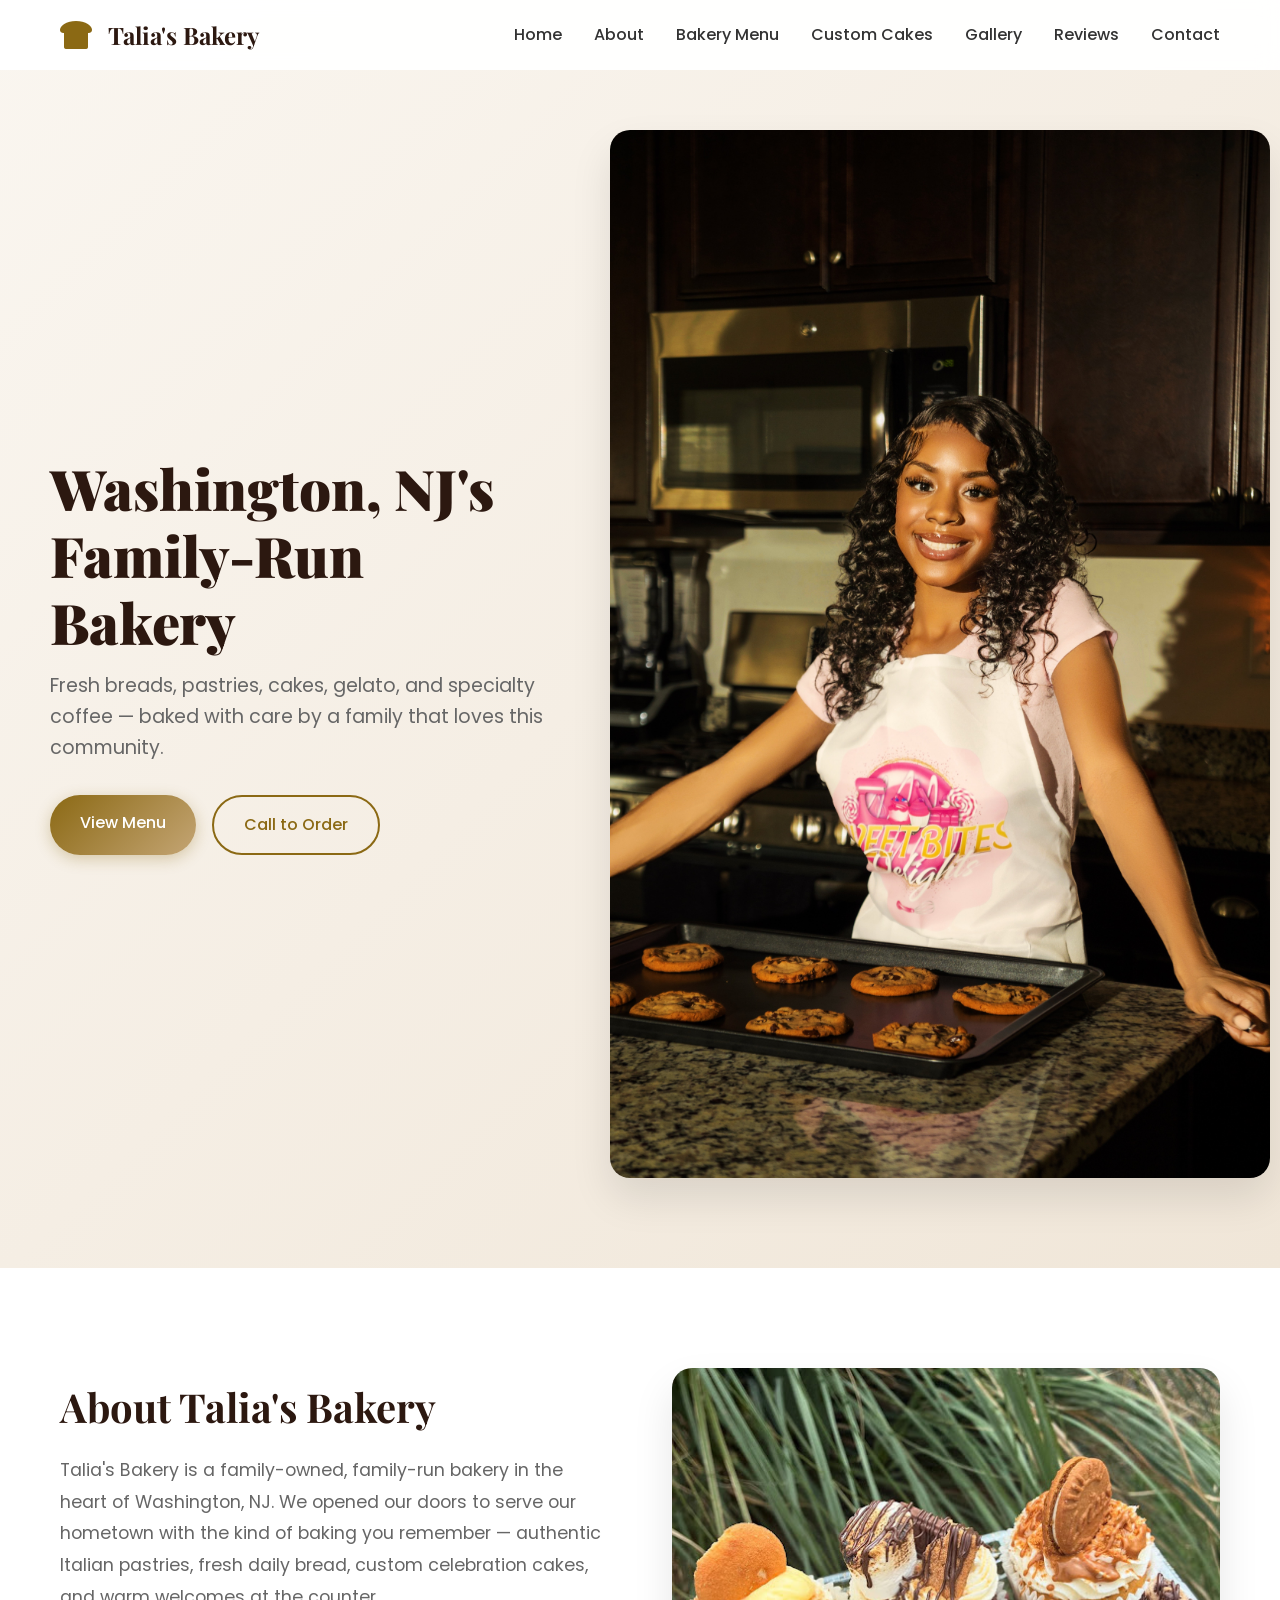
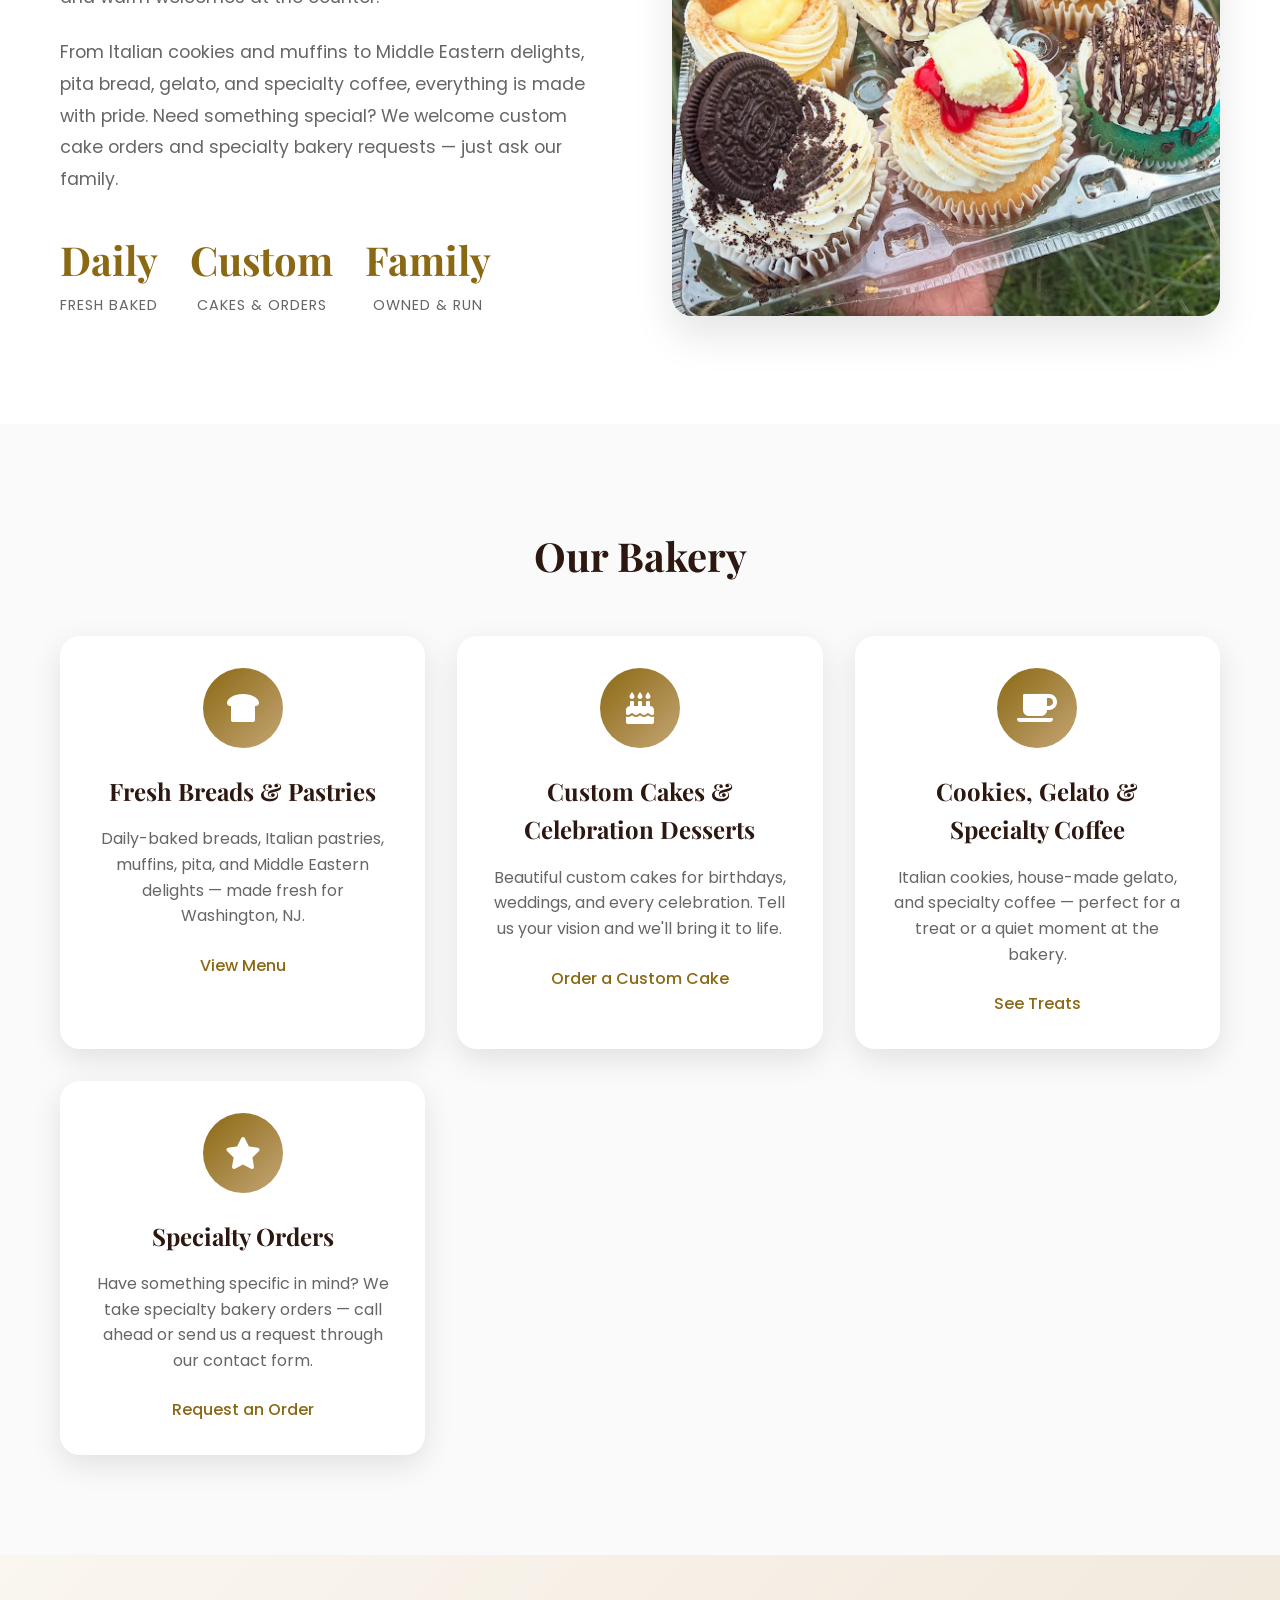
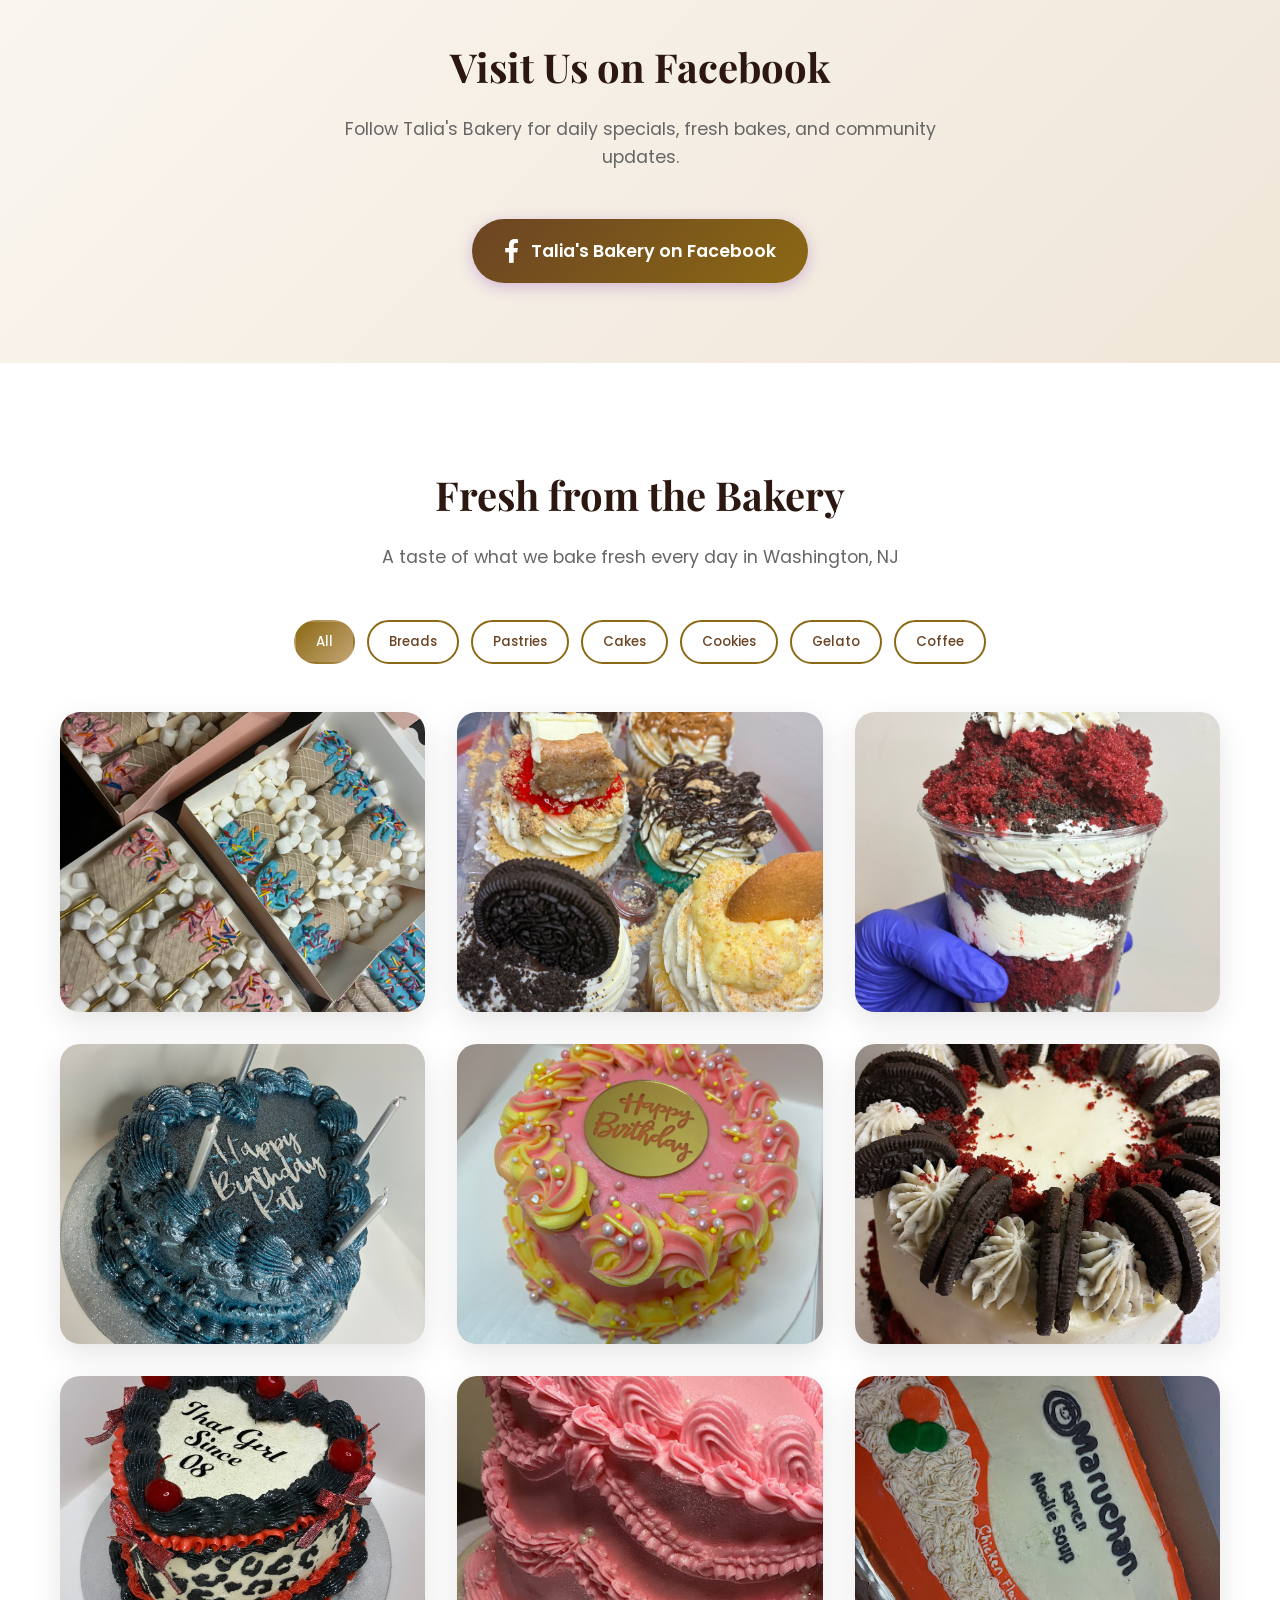
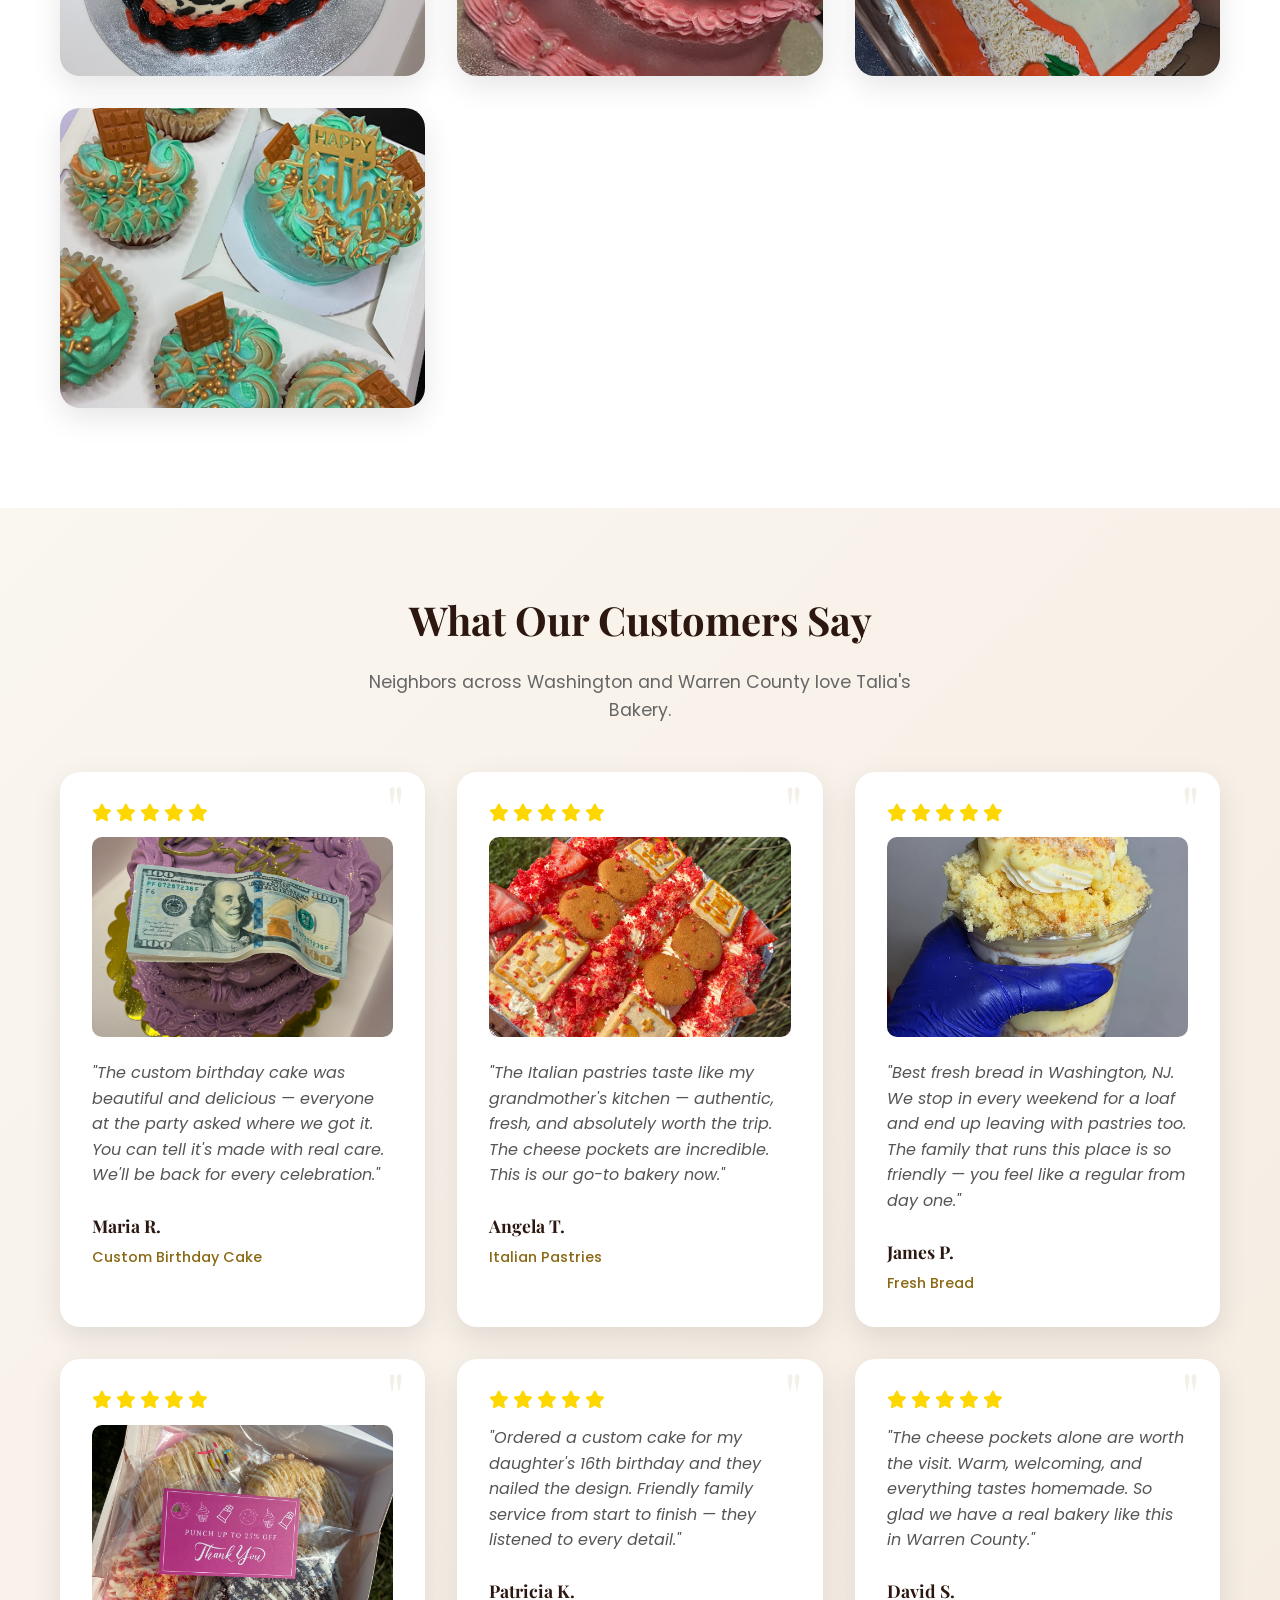
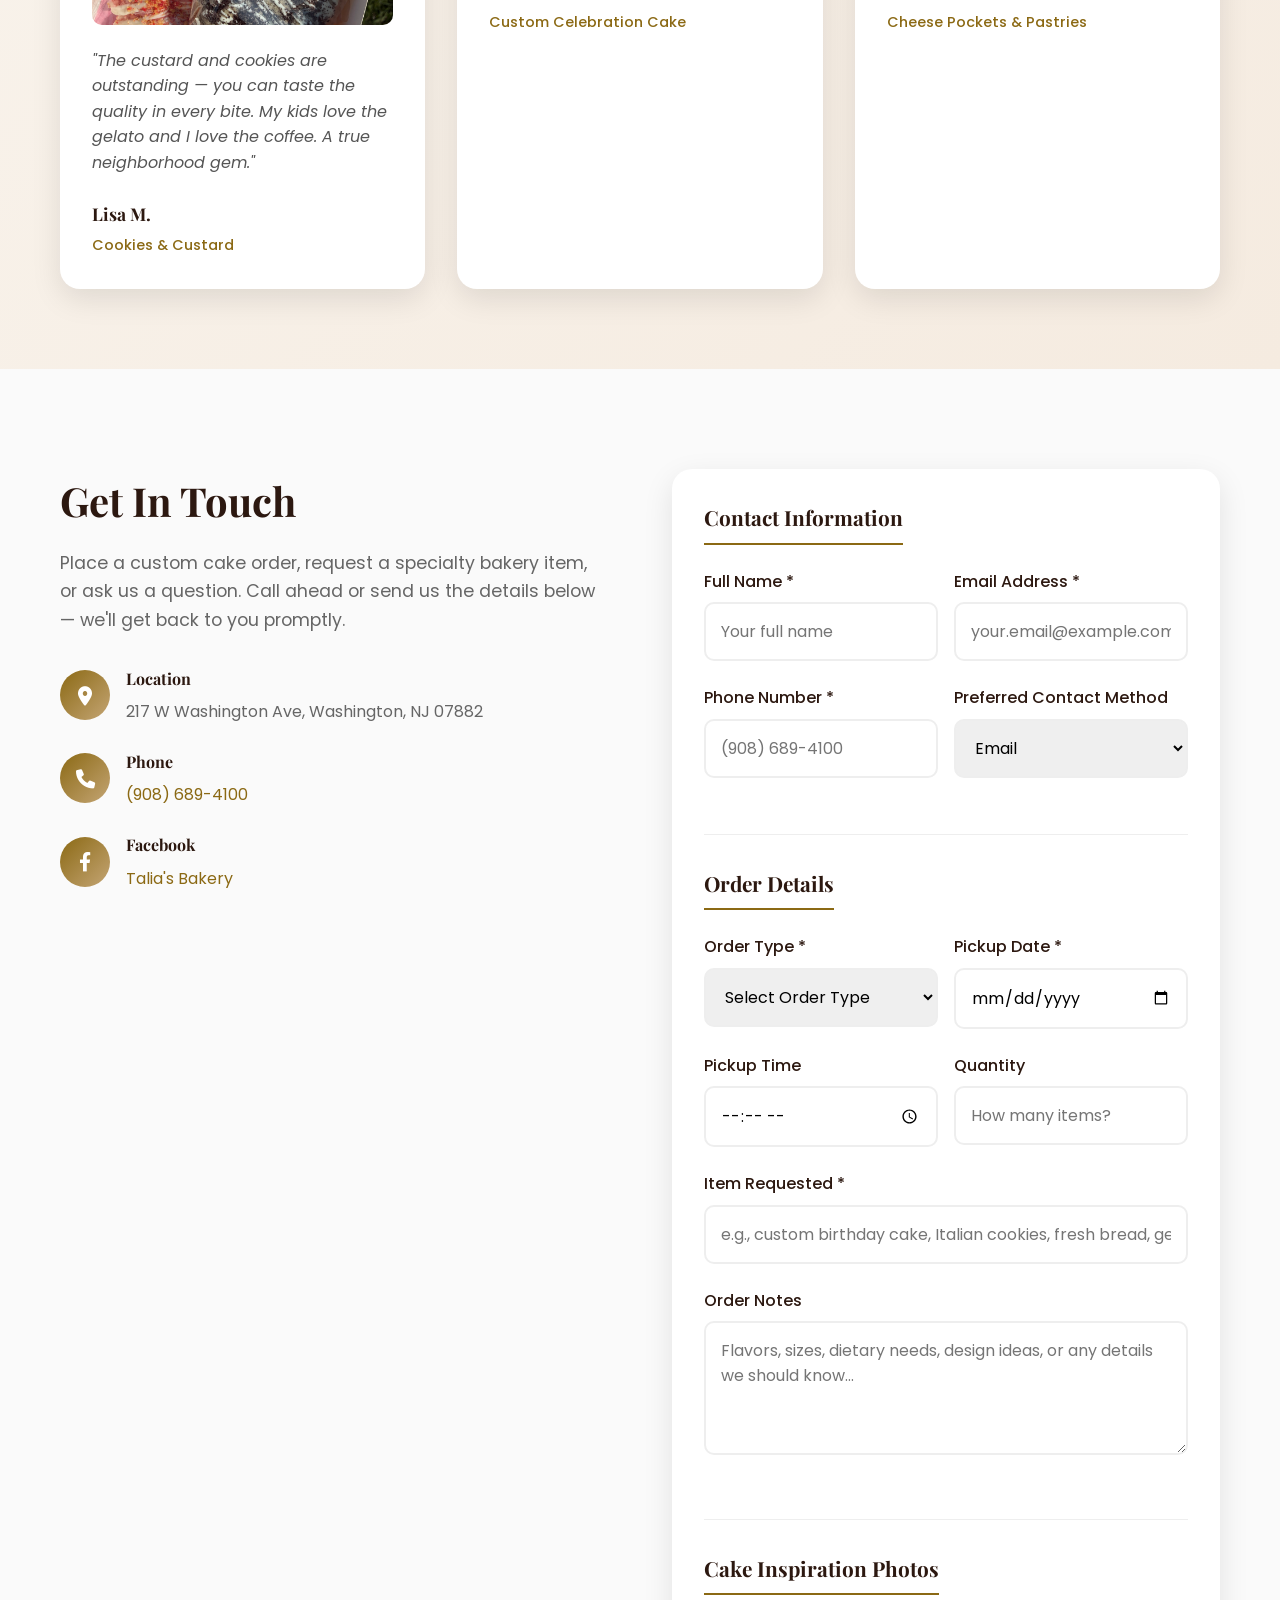
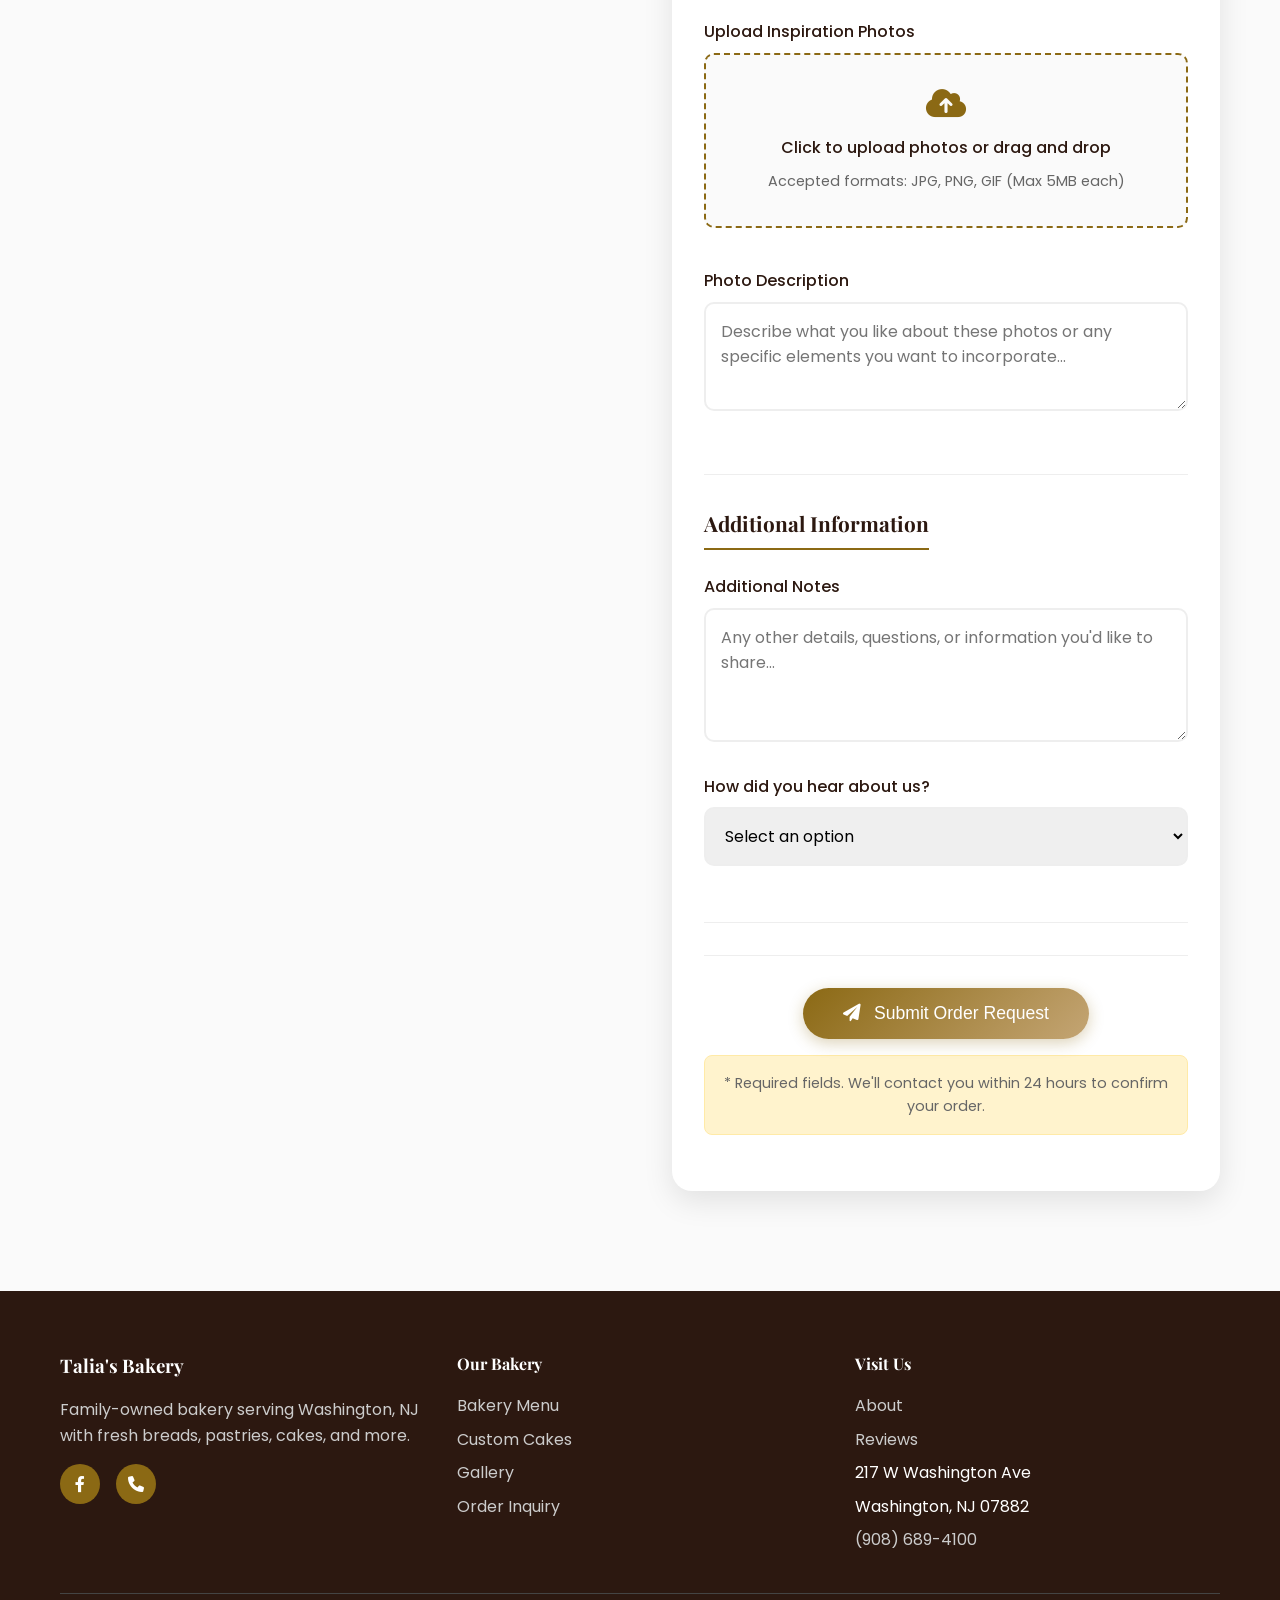
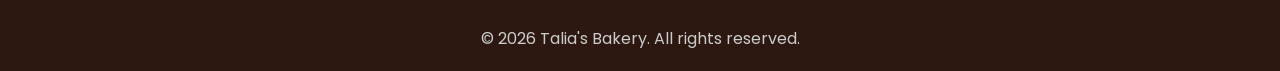
==== index.html @ 47bcff92 "Convert site to Talia's Bakery and add full marketing pages. Replaces Sweet Bites branding with Tali" ====
<!DOCTYPE html>
<html lang="en">

<head>
  <meta charset="UTF-8">
  <meta name="viewport" content="width=device-width, initial-scale=1.0">
  <title>Talia's Bakery | Family-Run Bakery in Washington, NJ</title>
  <meta name="description" content="Talia's Bakery is a family-owned bakery in Washington, NJ offering fresh bread, Italian pastries, custom cakes, cookies, gelato, and specialty coffee. Warren County's hometown bakery.">
  <meta name="keywords" content="Talia's Bakery, bakery in Washington NJ, custom cakes Washington NJ, Italian pastries Washington NJ, fresh bread Washington NJ, Warren County bakery">
  <meta property="og:title" content="Talia's Bakery | Washington, NJ">
  <meta property="og:description" content="Family-owned bakery serving fresh breads, pastries, cakes, gelato, and specialty coffee in Washington, NJ.">
  <meta property="og:type" content="website">
  <meta property="og:url" content="https://www.taliasbakery.com/">
  <link rel="canonical" href="https://www.taliasbakery.com/">
  <link rel="stylesheet" href="styles.css">
  <link
    href="https://fonts.googleapis.com/css2?family=Playfair+Display:wght@400;700;900&family=Poppins:wght@300;400;500;600&display=swap"
    rel="stylesheet">
  <link rel="stylesheet" href="https://cdnjs.cloudflare.com/ajax/libs/font-awesome/6.0.0/css/all.min.css">
  <script type="application/ld+json">
  {
    "@context": "https://schema.org",
    "@type": "Bakery",
    "name": "Talia's Bakery",
    "description": "Family owned and family run bakery in Washington, NJ.",
    "image": "https://www.taliasbakery.com/new-portfolio/IMG_5588.jpeg",
    "address": {
      "@type": "PostalAddress",
      "streetAddress": "217 W Washington Ave",
      "addressLocality": "Washington",
      "addressRegion": "NJ",
      "postalCode": "07882",
      "addressCountry": "US"
    },
    "telephone": "+19086894100",
    "url": "https://www.taliasbakery.com/",
    "sameAs": ["https://www.facebook.com/people/Talias-Bakery/61550837957189/"],
    "servesCuisine": "Italian",
    "priceRange": "$$"
  }
  </script>
</head>

<body>
  <!-- Navigation -->
  <nav class="navbar">
    <div class="nav-container">
      <div class="nav-logo">
        <i class="fas fa-bread-slice logo-icon" aria-hidden="true"></i>
        <span class="logo-text">Talia's Bakery</span>
      </div>
      <ul class="nav-menu">
        <li><a href="#home" class="nav-link">Home</a></li>
        <li><a href="#about" class="nav-link">About</a></li>
        <li><a href="menu-pricing.html" class="nav-link">Bakery Menu</a></li>
        <li><a href="custom-cakes.html" class="nav-link">Custom Cakes</a></li>
        <li><a href="#portfolio" class="nav-link">Gallery</a></li>
        <li><a href="#reviews" class="nav-link">Reviews</a></li>
        <li><a href="#contact" class="nav-link">Contact</a></li>
      </ul>
      <div class="hamburger">
        <span class="bar"></span>
        <span class="bar"></span>
        <span class="bar"></span>
      </div>
    </div>
  </nav>

  <!-- Hero Section -->
  <section id="home" class="hero">
    <div class="hero-content">
      <h1 class="hero-title">Washington, NJ's Family-Run Bakery</h1>
      <p class="hero-subtitle">Fresh breads, pastries, cakes, gelato, and specialty coffee — baked with care by a family that loves this community.</p>
      <div class="hero-buttons">
        <a href="menu-pricing.html" class="btn btn-primary">View Menu</a>
        <a href="tel:+19086894100" class="btn btn-secondary">Call to Order</a>
      </div>
    </div>
    <div class="hero-image">
      <img src="new-portfolio/IMG_5588.jpeg" alt="Fresh pastries and breads at Talia's Bakery">
    </div>
  </section>

  <!-- About Section -->
  <section id="about" class="about">
    <div class="container">
      <div class="about-content">
        <div class="about-text">
          <h2 class="section-title">About Talia's Bakery</h2>
          <p class="about-description">
            Talia's Bakery is a family-owned, family-run bakery in the heart of Washington, NJ. We opened our doors
            to serve our hometown with the kind of baking you remember — authentic Italian pastries, fresh daily bread,
            custom celebration cakes, and warm welcomes at the counter.
          </p>
          <p class="about-description">
            From Italian cookies and muffins to Middle Eastern delights, pita bread, gelato, and specialty coffee,
            everything is made with pride. Need something special? We welcome custom cake orders and specialty bakery
            requests — just ask our family.
          </p>
          <div class="about-stats">
            <div class="stat">
              <span class="stat-number">Daily</span>
              <span class="stat-label">Fresh Baked</span>
            </div>
            <div class="stat">
              <span class="stat-number">Custom</span>
              <span class="stat-label">Cakes & Orders</span>
            </div>
            <div class="stat">
              <span class="stat-number">Family</span>
              <span class="stat-label">Owned & Run</span>
            </div>
          </div>
        </div>
        <div class="about-image">
          <img src="portfolio-images/IMG_5746.JPG" alt="Talia's Bakery storefront and fresh bakes">
        </div>
      </div>
    </div>
  </section>

  <!-- Services Section -->
  <section id="services" class="services">
    <div class="container">
      <h2 class="section-title text-center">Our Bakery</h2>
      <div class="services-grid">
        <div class="service-card">
          <div class="service-icon">
            <i class="fas fa-bread-slice"></i>
          </div>
          <h3>Fresh Breads & Pastries</h3>
          <p>Daily-baked breads, Italian pastries, muffins, pita, and Middle Eastern delights — made fresh for Washington, NJ.</p>
          <a href="menu-pricing.html" class="service-link">View Menu</a>
        </div>
        <div class="service-card">
          <div class="service-icon">
            <i class="fas fa-birthday-cake"></i>
          </div>
          <h3>Custom Cakes & Celebration Desserts</h3>
          <p>Beautiful custom cakes for birthdays, weddings, and every celebration. Tell us your vision and we'll bring it to life.</p>
          <a href="custom-cakes.html" class="service-link">Order a Custom Cake</a>
        </div>
        <div class="service-card">
          <div class="service-icon">
            <i class="fas fa-coffee"></i>
          </div>
          <h3>Cookies, Gelato & Specialty Coffee</h3>
          <p>Italian cookies, house-made gelato, and specialty coffee — perfect for a treat or a quiet moment at the bakery.</p>
          <a href="menu-pricing.html#cookies-gelato" class="service-link">See Treats</a>
        </div>
        <div class="service-card">
          <div class="service-icon">
            <i class="fas fa-star"></i>
          </div>
          <h3>Specialty Orders</h3>
          <p>Have something specific in mind? We take specialty bakery orders — call ahead or send us a request through our contact form.</p>
          <a href="#contact" class="service-link">Request an Order</a>
        </div>
      </div>
    </div>
  </section>

  <!-- Facebook Section -->
  <section class="instagram-section">
    <div class="container">
      <div class="instagram-content">
        <h2 class="section-title text-center">Visit Us on Facebook</h2>
        <p class="section-subtitle text-center">Follow Talia's Bakery for daily specials, fresh bakes, and community updates.</p>
        <div class="instagram-link-container">
          <a href="https://www.facebook.com/people/Talias-Bakery/61550837957189/" target="_blank" rel="noopener noreferrer" class="instagram-link">
            <i class="fab fa-facebook-f"></i>
            <span>Talia's Bakery on Facebook</span>
          </a>
        </div>
      </div>
    </div>
  </section>

  <!-- Gallery Section -->
  <section id="portfolio" class="portfolio">
    <div class="container">
      <h2 class="section-title text-center">Fresh from the Bakery</h2>
      <p class="section-subtitle text-center">A taste of what we bake fresh every day in Washington, NJ</p>
      <div class="portfolio-filters">
        <button class="filter-btn active" data-filter="all">All</button>
        <button class="filter-btn" data-filter="breads">Breads</button>
        <button class="filter-btn" data-filter="pastries">Pastries</button>
        <button class="filter-btn" data-filter="cakes">Cakes</button>
        <button class="filter-btn" data-filter="cookies">Cookies</button>
        <button class="filter-btn" data-filter="gelato">Gelato</button>
        <button class="filter-btn" data-filter="coffee">Coffee</button>
      </div>
      <div class="portfolio-grid">
        <div class="portfolio-item" data-category="pastries">
          <img src="portfolio-images/IMG_3309.jpeg" alt="Italian pastry assortment">
          <div class="portfolio-overlay">
            <span class="portfolio-category">Pastries</span>
            <h3>Italian Pastry Assortment</h3>
          </div>
        </div>
        <div class="portfolio-item" data-category="pastries">
          <img src="portfolio-images/IMG_3201.jpeg" alt="Fresh baked pastries">
          <div class="portfolio-overlay">
            <span class="portfolio-category">Pastries</span>
            <h3>Daily Fresh Pastries</h3>
          </div>
        </div>
        <div class="portfolio-item" data-category="cakes">
          <img src="portfolio-images/IMG_2750.jpeg" alt="Celebration cake">
          <div class="portfolio-overlay">
            <span class="portfolio-category">Cakes</span>
            <h3>Celebration Layer Cake</h3>
          </div>
        </div>
        <div class="portfolio-item" data-category="cakes">
          <img src="portfolio-images/IMG_2101.jpeg" alt="Custom heart-shaped cake">
          <div class="portfolio-overlay">
            <span class="portfolio-category">Cakes</span>
            <h3>Custom Heart-Shaped Cake</h3>
          </div>
        </div>
        <div class="portfolio-item" data-category="cakes">
          <img src="portfolio-images/IMG_2003.jpeg" alt="Round celebration cake">
          <div class="portfolio-overlay">
            <span class="portfolio-category">Cakes</span>
            <h3>Round Celebration Cake</h3>
          </div>
        </div>
        <div class="portfolio-item" data-category="cakes">
          <img src="portfolio-images/F913F9DE-2AF6-40C7-94AF-E4E9769D6D97.jpeg" alt="Specialty flavor cake">
          <div class="portfolio-overlay">
            <span class="portfolio-category">Cakes</span>
            <h3>Specialty Flavor Cake</h3>
          </div>
        </div>
        <div class="portfolio-item" data-category="cookies">
          <img src="portfolio-images/A34610D5-61CF-4C9D-B848-A9950E8EEC91.jpeg" alt="Italian cookies">
          <div class="portfolio-overlay">
            <span class="portfolio-category">Cookies</span>
            <h3>Italian Cookie Tray</h3>
          </div>
        </div>
        <div class="portfolio-item" data-category="breads">
          <img src="portfolio-images/IMG_5748.JPG" alt="Fresh baked bread">
          <div class="portfolio-overlay">
            <span class="portfolio-category">Breads</span>
            <h3>Artisan Fresh Bread</h3>
          </div>
        </div>
        <div class="portfolio-item" data-category="gelato">
          <img src="portfolio-images/IMG_5750.JPG" alt="House-made gelato">
          <div class="portfolio-overlay">
            <span class="portfolio-category">Gelato</span>
            <h3>House-Made Gelato</h3>
          </div>
        </div>
        <div class="portfolio-item" data-category="coffee">
          <img src="portfolio-images/IMG_5751.JPG" alt="Specialty coffee">
          <div class="portfolio-overlay">
            <span class="portfolio-category">Coffee</span>
            <h3>Specialty Coffee</h3>
          </div>
        </div>
      </div>
    </div>
  </section>

  <!-- Reviews Section -->
  <section id="reviews" class="reviews">
    <div class="container">
      <h2 class="section-title text-center">What Our Customers Say</h2>
      <p class="section-subtitle text-center">Neighbors across Washington and Warren County love Talia's Bakery.</p>
      <div class="reviews-grid">
        <div class="review-card">
          <div class="review-stars">
            <i class="fas fa-star"></i>
            <i class="fas fa-star"></i>
            <i class="fas fa-star"></i>
            <i class="fas fa-star"></i>
            <i class="fas fa-star"></i>
          </div>
          <img src="review-images/IMG_4078.jpeg" alt="Custom birthday cake"
            style="width: 100%; height: 200px; object-fit: cover; border-radius: 10px; margin-bottom: 15px; cursor: pointer;"
            onclick="openImageModal('review-images/IMG_4078.jpeg', 'Custom Birthday Cake')">
          <p class="review-text">
            "The custom birthday cake was beautiful and delicious — everyone at the party asked where we got it.
            You can tell it's made with real care. We'll be back for every celebration."
          </p>
          <div class="review-author">
            <div class="author-info">
              <h4>Maria R.</h4>
              <span>Custom Birthday Cake</span>
            </div>
          </div>
        </div>

        <div class="review-card">
          <div class="review-stars">
            <i class="fas fa-star"></i>
            <i class="fas fa-star"></i>
            <i class="fas fa-star"></i>
            <i class="fas fa-star"></i>
            <i class="fas fa-star"></i>
          </div>
          <img src="review-images/IMG_4143.jpeg" alt="Italian pastries"
            style="width: 100%; height: 200px; object-fit: cover; border-radius: 10px; margin-bottom: 15px; cursor: pointer;"
            onclick="openImageModal('review-images/IMG_4143.jpeg', 'Italian Pastries')">
          <p class="review-text">
            "The Italian pastries taste like my grandmother's kitchen — authentic, fresh, and absolutely worth the trip.
            The cheese pockets are incredible. This is our go-to bakery now."
          </p>
          <div class="review-author">
            <div class="author-info">
              <h4>Angela T.</h4>
              <span>Italian Pastries</span>
            </div>
          </div>
        </div>

        <div class="review-card">
          <div class="review-stars">
            <i class="fas fa-star"></i>
            <i class="fas fa-star"></i>
            <i class="fas fa-star"></i>
            <i class="fas fa-star"></i>
            <i class="fas fa-star"></i>
          </div>
          <img src="portfolio-images/IMG_5749.JPG" alt="Fresh bread"
            style="width: 100%; height: 200px; object-fit: cover; border-radius: 10px; margin-bottom: 15px; cursor: pointer;"
            onclick="openImageModal('portfolio-images/IMG_5749.JPG', 'Fresh Bread')">
          <p class="review-text">
            "Best fresh bread in Washington, NJ. We stop in every weekend for a loaf and end up leaving with pastries too.
            The family that runs this place is so friendly — you feel like a regular from day one."
          </p>
          <div class="review-author">
            <div class="author-info">
              <h4>James P.</h4>
              <span>Fresh Bread</span>
            </div>
          </div>
        </div>

        <div class="review-card">
          <div class="review-stars">
            <i class="fas fa-star"></i>
            <i class="fas fa-star"></i>
            <i class="fas fa-star"></i>
            <i class="fas fa-star"></i>
            <i class="fas fa-star"></i>
          </div>
          <img src="review-images/IMG_1383.jpeg" alt="Italian cookies"
            style="width: 100%; height: 200px; object-fit: cover; border-radius: 10px; margin-bottom: 15px; cursor: pointer;"
            onclick="openImageModal('review-images/IMG_1383.jpeg', 'Italian Cookies')">
          <p class="review-text">
            "The custard and cookies are outstanding — you can taste the quality in every bite.
            My kids love the gelato and I love the coffee. A true neighborhood gem."
          </p>
          <div class="review-author">
            <div class="author-info">
              <h4>Lisa M.</h4>
              <span>Cookies & Custard</span>
            </div>
          </div>
        </div>

        <div class="review-card">
          <div class="review-stars">
            <i class="fas fa-star"></i>
            <i class="fas fa-star"></i>
            <i class="fas fa-star"></i>
            <i class="fas fa-star"></i>
            <i class="fas fa-star"></i>
          </div>
          <p class="review-text">
            "Ordered a custom cake for my daughter's 16th birthday and they nailed the design.
            Friendly family service from start to finish — they listened to every detail."
          </p>
          <div class="review-author">
            <div class="author-info">
              <h4>Patricia K.</h4>
              <span>Custom Celebration Cake</span>
            </div>
          </div>
        </div>

        <div class="review-card">
          <div class="review-stars">
            <i class="fas fa-star"></i>
            <i class="fas fa-star"></i>
            <i class="fas fa-star"></i>
            <i class="fas fa-star"></i>
            <i class="fas fa-star"></i>
          </div>
          <p class="review-text">
            "The cheese pockets alone are worth the visit. Warm, welcoming, and everything tastes homemade.
            So glad we have a real bakery like this in Warren County."
          </p>
          <div class="review-author">
            <div class="author-info">
              <h4>David S.</h4>
              <span>Cheese Pockets & Pastries</span>
            </div>
          </div>
        </div>
      </div>
    </div>
  </section>

  <!-- Contact Section -->
  <section id="contact" class="contact">
    <div class="container">
      <div class="contact-content">
        <div class="contact-info">
          <h2 class="section-title">Get In Touch</h2>
          <p class="contact-description">
            Place a custom cake order, request a specialty bakery item, or ask us a question.
            Call ahead or send us the details below — we'll get back to you promptly.
          </p>
          <div class="contact-details">
            <div class="contact-item">
              <i class="fas fa-map-marker-alt"></i>
              <div>
                <h4>Location</h4>
                <p>217 W Washington Ave, Washington, NJ 07882</p>
              </div>
            </div>
            <div class="contact-item">
              <i class="fas fa-phone"></i>
              <div>
                <h4>Phone</h4>
                <p><a href="tel:+19086894100">(908) 689-4100</a></p>
              </div>
            </div>
            <div class="contact-item">
              <i class="fab fa-facebook-f"></i>
              <div>
                <h4>Facebook</h4>
                <p><a href="https://www.facebook.com/people/Talias-Bakery/61550837957189/" target="_blank" rel="noopener noreferrer">Talia's Bakery</a></p>
              </div>
            </div>
          </div>
        </div>
        <div class="inquiry-form">
          <form id="inquiry-form" onsubmit="submitInquiry(event)">
            <input type="hidden" name="service" value="inquiry">

            <!-- Contact Information -->
            <div class="form-section">
              <h3 class="form-section-title">Contact Information</h3>
              <div class="form-row">
                <div class="form-group">
                  <label for="name">Full Name *</label>
                  <input type="text" id="name" name="name" placeholder="Your full name" required>
                </div>
                <div class="form-group">
                  <label for="email">Email Address *</label>
                  <input type="email" id="email" name="email" placeholder="your.email@example.com" required>
                </div>
              </div>
              <div class="form-row">
                <div class="form-group">
                  <label for="phone">Phone Number *</label>
                  <input type="tel" id="phone" name="phone" placeholder="(908) 689-4100" required>
                </div>
                <div class="form-group">
                  <label for="preferred-contact">Preferred Contact Method</label>
                  <select id="preferred-contact" name="preferred-contact">
                    <option value="email">Email</option>
                    <option value="phone">Phone</option>
                    <option value="text">Text Message</option>
                  </select>
                </div>
              </div>
            </div>

            <!-- Order Details -->
            <div class="form-section">
              <h3 class="form-section-title">Order Details</h3>
              <div class="form-row">
                <div class="form-group">
                  <label for="order-type">Order Type *</label>
                  <select id="order-type" name="order-type" required>
                    <option value="">Select Order Type</option>
                    <option value="custom-cake">Custom Cake Order</option>
                    <option value="specialty-order">Specialty Bakery Order</option>
                    <option value="pickup-order">Pickup Order</option>
                    <option value="general-inquiry">General Inquiry</option>
                  </select>
                </div>
                <div class="form-group">
                  <label for="pickup-date">Pickup Date *</label>
                  <input type="date" id="pickup-date" name="pickup-date" required>
                </div>
              </div>
              <div class="form-row">
                <div class="form-group">
                  <label for="pickup-time">Pickup Time</label>
                  <input type="time" id="pickup-time" name="pickup-time">
                </div>
                <div class="form-group">
                  <label for="quantity">Quantity</label>
                  <input type="number" id="quantity" name="quantity" placeholder="How many items?" min="1">
                </div>
              </div>
              <div class="form-group">
                <label for="item-requested">Item Requested *</label>
                <input type="text" id="item-requested" name="item-requested"
                  placeholder="e.g., custom birthday cake, Italian cookies, fresh bread, gelato..." required>
              </div>
              <div class="form-group">
                <label for="order-notes">Order Notes</label>
                <textarea id="order-notes" name="order-notes"
                  placeholder="Flavors, sizes, dietary needs, design ideas, or any details we should know..." rows="4"></textarea>
              </div>
            </div>

            <!-- Photo Upload -->
            <div class="form-section">
              <h3 class="form-section-title">Cake Inspiration Photos</h3>
              <div class="form-group">
                <label for="inspiration-photos">Upload Inspiration Photos</label>
                <div class="file-upload-container">
                  <input type="file" id="inspiration-photos" name="inspiration-photos" accept="image/*" multiple>
                  <div class="file-upload-label">
                    <i class="fas fa-cloud-upload-alt"></i>
                    <span>Click to upload photos or drag and drop</span>
                    <small>Accepted formats: JPG, PNG, GIF (Max 5MB each)</small>
                  </div>
                </div>
                <div id="file-preview" class="file-preview"></div>
              </div>
              <div class="form-group">
                <label for="photo-description">Photo Description</label>
                <textarea id="photo-description" name="photo-description"
                  placeholder="Describe what you like about these photos or any specific elements you want to incorporate..."
                  rows="3"></textarea>
              </div>
            </div>

            <!-- Additional Information -->
            <div class="form-section">
              <h3 class="form-section-title">Additional Information</h3>
              <div class="form-group">
                <label for="additional-notes">Additional Notes</label>
                <textarea id="additional-notes" name="additional-notes"
                  placeholder="Any other details, questions, or information you'd like to share..." rows="4"></textarea>
              </div>
              <div class="form-group">
                <label for="how-did-you-hear">How did you hear about us?</label>
                <select id="how-did-you-hear" name="how-did-you-hear">
                  <option value="">Select an option</option>
                  <option value="social-media">Social Media</option>
                  <option value="google-search">Google Search</option>
                  <option value="word-of-mouth">Word of Mouth</option>
                  <option value="referral">Referral</option>
                  <option value="previous-customer">Previous Customer</option>
                  <option value="other">Other</option>
                </select>
              </div>
            </div>

            <!-- Submit Button -->
            <div class="form-submit">
              <button type="submit" class="btn btn-primary" id="submit-btn">
                <i class="fas fa-paper-plane"></i>
                Submit Order Request
              </button>
              <p class="form-note">
                * Required fields. We'll contact you within 24 hours to confirm your order.
              </p>
            </div>
          </form>
        </div>
      </div>
    </div>
  </section>

  <!-- Footer -->
  <footer class="footer">
    <div class="container">
      <div class="footer-content">
        <div class="footer-section">
          <h3>Talia's Bakery</h3>
          <p>Family-owned bakery serving Washington, NJ with fresh breads, pastries, cakes, and more.</p>
          <div class="social-links">
            <a href="https://www.facebook.com/people/Talias-Bakery/61550837957189/" target="_blank" rel="noopener noreferrer"><i class="fab fa-facebook-f"></i></a>
            <a href="tel:+19086894100" aria-label="Call Talia's Bakery"><i class="fas fa-phone"></i></a>
          </div>
        </div>
        <div class="footer-section">
          <h4>Our Bakery</h4>
          <ul>
            <li><a href="menu-pricing.html">Bakery Menu</a></li>
            <li><a href="custom-cakes.html">Custom Cakes</a></li>
            <li><a href="#portfolio">Gallery</a></li>
            <li><a href="#contact">Order Inquiry</a></li>
          </ul>
        </div>
        <div class="footer-section">
          <h4>Visit Us</h4>
          <ul>
            <li><a href="#about">About</a></li>
            <li><a href="#reviews">Reviews</a></li>
            <li>217 W Washington Ave</li>
            <li>Washington, NJ 07882</li>
            <li><a href="tel:+19086894100">(908) 689-4100</a></li>
          </ul>
        </div>
      </div>
      <div class="footer-bottom">
        <p>&copy; 2026 Talia's Bakery. All rights reserved.</p>
      </div>
    </div>
  </footer>

  <!-- Image Modal -->
  <div id="imageModal" class="image-modal">
    <div class="modal-content">
      <span class="close-modal">&times;</span>
      <img id="modalImage" src="" alt="">
      <h3 id="modalTitle"></h3>
    </div>
  </div>

  <!-- Firebase SDK -->
  <script src="https://www.gstatic.com/firebasejs/9.6.0/firebase-app-compat.js"></script>
  <script src="https://www.gstatic.com/firebasejs/9.6.0/firebase-firestore-compat.js"></script>
  <script src="https://www.gstatic.com/firebasejs/9.6.0/firebase-storage-compat.js"></script>
  <script src="firebase-config.js"></script>

  <!-- Firebase only - no EmailJS -->

  <script src="script.js"></script>
  <script>

    // Add real-time validation feedback
    document.addEventListener('DOMContentLoaded', function () {
      const form = document.getElementById('contact-form');
      if (!form) return; // Exit if form doesn't exist
      const inputs = form.querySelectorAll('input, textarea');

      // Add input event listeners for real-time validation feedback
      inputs.forEach(input => {
        input.addEventListener('input', function () {
          // Clear error state when user starts typing
          const formGroup = this.closest('.form-group');
          if (formGroup.classList.contains('error')) {
            formGroup.classList.remove('error');
            const errorMessage = formGroup.querySelector('.error-message');
            if (errorMessage) {
              errorMessage.remove();
            }
            this.style.borderColor = '';
          }
        });
      });
    });

    // Contact form submission
    async function submitContact(e) {
      e.preventDefault();

      const form = document.getElementById('contact-form');
      if (!form) return; // Exit if form doesn't exist
      const submitBtn = form.querySelector('button[type="submit"]');
      const originalText = submitBtn.innerHTML;

      // Clear previous validation errors
      clearValidationErrors();

      // Validate all required fields
      const validationResult = validateContactForm();
      if (!validationResult.isValid) {
        showValidationErrors(validationResult.errors);
        return;
      }

      // Show loading state
      submitBtn.innerHTML = '<i class="fas fa-spinner fa-spin"></i> Sending...';
      submitBtn.disabled = true;

      try {
        // Get form data
        const formData = new FormData(form);
        const contactData = {
          service: 'contact',
          name: formData.get('name').trim(),
          email: formData.get('email').trim(),
          subject: formData.get('subject').trim(),
          message: formData.get('message').trim(),
          timestamp: new Date().toISOString(),
          status: 'new'
        };

        // Submit to Firebase
        const result = await firebaseService.submitInquiry(contactData);

        showNotification('Thank you! Your message has been sent successfully.', 'success');
        form.reset();

      } catch (error) {
        console.error('Firebase Error:', error);
        showNotification('Sorry, there was an error sending your message. Please try again.', 'error');
      } finally {
        // Reset button
        submitBtn.innerHTML = originalText;
        submitBtn.disabled = false;
      }
    }

    // Form validation function
    function validateContactForm() {
      const form = document.getElementById('contact-form');
      const errors = [];

      // Get form elements
      const name = form.querySelector('#contact-name');
      const email = form.querySelector('#contact-email');
      const subject = form.querySelector('#contact-subject');
      const message = form.querySelector('#contact-message');

      // Validate name
      if (!name.value.trim()) {
        errors.push({ field: 'contact-name', message: 'Name is required' });
      } else if (name.value.trim().length < 2) {
        errors.push({ field: 'contact-name', message: 'Name must be at least 2 characters long' });
      } else if (name.value.trim().length > 50) {
        errors.push({ field: 'contact-name', message: 'Name must be less than 50 characters' });
      }

      // Validate email
      if (!email.value.trim()) {
        errors.push({ field: 'contact-email', message: 'Email is required' });
      } else if (!isValidEmail(email.value.trim())) {
        errors.push({ field: 'contact-email', message: 'Please enter a valid email address' });
      } else if (email.value.trim().length > 100) {
        errors.push({ field: 'contact-email', message: 'Email must be less than 100 characters' });
      }

      // Validate subject
      if (!subject.value.trim()) {
        errors.push({ field: 'contact-subject', message: 'Subject is required' });
      } else if (subject.value.trim().length < 5) {
        errors.push({ field: 'contact-subject', message: 'Subject must be at least 5 characters long' });
      } else if (subject.value.trim().length > 100) {
        errors.push({ field: 'contact-subject', message: 'Subject must be less than 100 characters' });
      }

      // Validate message
      if (!message.value.trim()) {
        errors.push({ field: 'contact-message', message: 'Message is required' });
      } else if (message.value.trim().length < 10) {
        errors.push({ field: 'contact-message', message: 'Message must be at least 10 characters long' });
      } else if (message.value.trim().length > 1000) {
        errors.push({ field: 'contact-message', message: 'Message must be less than 1000 characters' });
      }

      return {
        isValid: errors.length === 0,
        errors: errors
      };
    }

    // Email validation helper
    function isValidEmail(email) {
      const emailRegex = /^[^\s@]+@[^\s@]+\.[^\s@]+$/;
      return emailRegex.test(email);
    }

    // Show validation errors
    function showValidationErrors(errors) {
      errors.forEach(error => {
        const field = document.getElementById(error.field);
        const formGroup = field.closest('.form-group');

        // Add error class to form group
        formGroup.classList.add('error');

        // Create or update error message
        let errorElement = formGroup.querySelector('.error-message');
        if (!errorElement) {
          errorElement = document.createElement('div');
          errorElement.className = 'error-message';
          errorElement.style.cssText = `
            color: #e74c3c;
            font-size: 0.875rem;
            margin-top: 0.25rem;
            font-weight: 500;
          `;
          formGroup.appendChild(errorElement);
        }
        errorElement.textContent = error.message;

        // Add error styling to input
        field.style.borderColor = '#e74c3c';
      });

      // Show error notification
      showNotification('Please fill out all required fields correctly.', 'error');
    }

    // Clear validation errors
    function clearValidationErrors() {
      const form = document.getElementById('contact-form');
      const formGroups = form.querySelectorAll('.form-group');

      formGroups.forEach(group => {
        group.classList.remove('error');
        const errorMessage = group.querySelector('.error-message');
        if (errorMessage) {
          errorMessage.remove();
        }

        const input = group.querySelector('input, textarea');
        if (input) {
          input.style.borderColor = '';
        }
      });
    }

    function showNotification(message, type) {
      // Create notification element
      const notification = document.createElement('div');
      notification.className = `notification ${type}`;
      notification.style.cssText = `
        position: fixed;
        top: 20px;
        right: 20px;
        padding: 1rem 1.5rem;
        border-radius: 8px;
        color: white;
        font-weight: 500;
        z-index: 10000;
        max-width: 400px;
        box-shadow: 0 4px 12px rgba(0,0,0,0.15);
        transform: translateX(100%);
        transition: transform 0.3s ease;
      `;

      if (type === 'success') {
        notification.style.backgroundColor = '#27ae60';
      } else {
        notification.style.backgroundColor = '#e74c3c';
      }

      notification.textContent = message;
      document.body.appendChild(notification);

      // Animate in
      setTimeout(() => {
        notification.style.transform = 'translateX(0)';
      }, 100);

      // Remove after 5 seconds
      setTimeout(() => {
        notification.style.transform = 'translateX(100%)';
        setTimeout(() => {
          if (notification.parentNode) {
            notification.parentNode.removeChild(notification);
          }
        }, 300);
      }, 5000);
    }

    // Image Modal Functions
    function openImageModal(imageSrc, imageTitle) {
      const modal = document.getElementById('imageModal');
      const modalImage = document.getElementById('modalImage');
      const modalTitle = document.getElementById('modalTitle');

      modalImage.src = imageSrc;
      modalImage.alt = imageTitle;
      modalTitle.textContent = imageTitle;

      modal.classList.add('show');
      modal.style.display = 'block';

      // Prevent body scroll when modal is open
      document.body.style.overflow = 'hidden';
    }

    function closeImageModal() {
      const modal = document.getElementById('imageModal');
      modal.classList.remove('show');
      modal.style.display = 'none';

      // Restore body scroll
      document.body.style.overflow = 'auto';
    }

    // Close modal when clicking on the close button or outside the modal
    document.addEventListener('DOMContentLoaded', function () {
      const modal = document.getElementById('imageModal');
      const closeBtn = document.querySelector('.close-modal');

      closeBtn.addEventListener('click', closeImageModal);

      modal.addEventListener('click', function (e) {
        if (e.target === modal) {
          closeImageModal();
        }
      });

      // Close modal with Escape key
      document.addEventListener('keydown', function (e) {
        if (e.key === 'Escape' && modal.style.display === 'block') {
          closeImageModal();
        }
      });
    });

    // Inquiry Form Functions
    document.addEventListener('DOMContentLoaded', function () {
      const fileInput = document.getElementById('inspiration-photos');
      const fileUploadContainer = document.querySelector('.file-upload-container');
      const filePreview = document.getElementById('file-preview');

      if (fileInput && fileUploadContainer) {
        // File upload preview
        fileInput.addEventListener('change', function () {
          filePreview.innerHTML = '';
          const files = Array.from(this.files);

          files.forEach(file => {
            if (file.type.startsWith('image/')) {
              const reader = new FileReader();
              reader.onload = function (e) {
                const previewDiv = document.createElement('div');
                previewDiv.className = 'file-preview-item';
                previewDiv.innerHTML = `
                  <img src="${e.target.result}" alt="Preview" style="width: 80px; height: 80px; object-fit: cover; border-radius: 4px;">
                  <span style="font-size: 0.75rem; margin-top: 0.25rem;">${file.name}</span>
                `;
                filePreview.appendChild(previewDiv);
              };
              reader.readAsDataURL(file);
            }
          });
        });

        // Drag and drop functionality
        ['dragenter', 'dragover'].forEach(eventName => {
          fileUploadContainer.addEventListener(eventName, highlight, false);
        });

        ['dragleave', 'drop'].forEach(eventName => {
          fileUploadContainer.addEventListener(eventName, unhighlight, false);
        });

        function highlight(e) {
          e.preventDefault();
          fileUploadContainer.classList.add('drag-over');
        }

        function unhighlight(e) {
          e.preventDefault();
          fileUploadContainer.classList.remove('drag-over');
        }

        fileUploadContainer.addEventListener('drop', handleDrop, false);

        function handleDrop(e) {
          e.preventDefault();
          const dt = e.dataTransfer;
          const files = dt.files;
          fileInput.files = files;
          fileInput.dispatchEvent(new Event('change'));
        }
      }

      // Form validation and submission handling
      const inquiryForm = document.getElementById('inquiry-form');
      if (inquiryForm) {
        inquiryForm.querySelectorAll('input, select, textarea').forEach(field => {
          field.addEventListener('input', function () {
            this.classList.remove('error');
            const errorDiv = this.parentNode.querySelector('.field-error');
            if (errorDiv) {
              errorDiv.remove();
            }
          });
        });
      }
    });

    // Form validation and submission handling
    async function submitInquiry(e) {
      e.preventDefault();

      const form = document.getElementById('inquiry-form');
      const submitBtn = document.getElementById('submit-btn');
      const originalText = submitBtn.innerHTML;

      // Clear previous error messages
      clearErrors();

      // Validate required fields
      const requiredFields = form.querySelectorAll('[required]');
      let isValid = true;

      requiredFields.forEach(field => {
        if (!field.value.trim()) {
          isValid = false;
          showFieldError(field, 'This field is required');
        }
      });

      // Validate email format
      const emailField = form.querySelector('#email');
      if (emailField.value && !isValidEmail(emailField.value)) {
        isValid = false;
        showFieldError(emailField, 'Please enter a valid email address');
      }

      // Validate phone format
      const phoneField = form.querySelector('#phone');
      if (phoneField.value && !isValidPhone(phoneField.value)) {
        isValid = false;
        showFieldError(phoneField, 'Please enter a valid phone number');
      }

      // Validate pickup date (must be in the future)
      const pickupDateField = form.querySelector('#pickup-date');
      if (pickupDateField.value) {
        const selectedDate = new Date(pickupDateField.value);
        const today = new Date();
        today.setHours(0, 0, 0, 0);

        if (selectedDate < today) {
          isValid = false;
          showFieldError(pickupDateField, 'Pickup date must be in the future');
        }
      }

      if (!isValid) {
        showNotification('Please fix the errors above and try again.', 'error');
        return false;
      }

      // Show loading state
      submitBtn.innerHTML = '<i class="fas fa-spinner fa-spin"></i> Sending...';
      submitBtn.disabled = true;

      try {
        // Get form data
        const formData = new FormData(form);
        const inquiryData = {
          service: formData.get('service'),
          name: formData.get('name'),
          email: formData.get('email'),
          phone: formData.get('phone'),
          preferred_contact: formData.get('preferred-contact'),
          order_type: formData.get('order-type'),
          pickup_date: formData.get('pickup-date'),
          pickup_time: formData.get('pickup-time'),
          item_requested: formData.get('item-requested'),
          quantity: formData.get('quantity'),
          order_notes: formData.get('order-notes'),
          photo_description: formData.get('photo-description'),
          additional_notes: formData.get('additional-notes'),
          how_did_you_hear: formData.get('how-did-you-hear'),
          timestamp: new Date().toISOString(),
          status: 'new'
        };

        // Handle file uploads
        const files = document.getElementById('inspiration-photos').files;
        let imageFiles = [];

        if (files.length > 0) {
          // Check file sizes and limit
          const maxFileSize = 2 * 1024 * 1024; // 2MB limit
          const oversizedFiles = Array.from(files).filter(file => file.size > maxFileSize);

          if (oversizedFiles.length > 0) {
            showNotification(`Some files are too large (max 2MB each). Please resize them and try again.`, 'error');
            submitBtn.innerHTML = originalText;
            submitBtn.disabled = false;
            return;
          }

          imageFiles = Array.from(files);
        }

        // Submit to Firebase
        const result = await firebaseService.submitInquiryWithImages(inquiryData, imageFiles);

        showNotification('Thank you! Your order request has been sent. We\'ll contact you within 24 hours.', 'success');
        form.reset();
        document.getElementById('file-preview').innerHTML = '';

      } catch (error) {
        console.error('Firebase Error:', error);
        showNotification('Sorry, there was an error sending your inquiry. Please try again.', 'error');
      } finally {
        // Reset button
        submitBtn.innerHTML = originalText;
        submitBtn.disabled = false;
      }
    }

    function isValidPhone(phone) {
      const phoneRegex = /^[\+]?[1-9][\d]{0,15}$/;
      return phoneRegex.test(phone.replace(/[\s\-\(\)]/g, ''));
    }

    function showFieldError(field, message) {
      field.classList.add('error');
      const errorDiv = document.createElement('div');
      errorDiv.className = 'field-error';
      errorDiv.textContent = message;
      errorDiv.style.cssText = 'color: #e74c3c; font-size: 0.875rem; margin-top: 0.25rem;';
      field.parentNode.appendChild(errorDiv);
    }

    function clearErrors() {
      // Remove error classes
      document.querySelectorAll('.error').forEach(field => {
        field.classList.remove('error');
      });

      // Remove error messages
      document.querySelectorAll('.field-error').forEach(error => {
        error.remove();
      });
    }
  </script>
</body>

</html>
---- styles.css ----
/* Reset and Base Styles */
* {
  margin: 0;
  padding: 0;
  box-sizing: border-box;
}

body {
  font-family: 'Poppins', sans-serif;
  line-height: 1.6;
  color: #333;
  overflow-x: hidden;
}

.container {
  max-width: 1200px;
  margin: 0 auto;
  padding: 0 20px;
}

/* Typography */
.section-title {
  font-family: 'Playfair Display', serif;
  font-size: 2.5rem;
  font-weight: 700;
  margin-bottom: 1rem;
  color: #2c1810;
}

.text-center {
  text-align: center;
}

/* Buttons */
.btn {
  display: inline-block;
  padding: 15px 30px;
  border-radius: 50px;
  text-decoration: none;
  font-weight: 500;
  transition: all 0.3s ease;
  border: none;
  cursor: pointer;
  font-size: 1rem;
}

.btn-primary {
  background: linear-gradient(135deg, #8B6914, #C4A574);
  color: white;
  box-shadow: 0 4px 15px rgba(139, 105, 20, 0.3);
}

.btn-primary:hover {
  transform: translateY(-2px);
  box-shadow: 0 6px 20px rgba(139, 105, 20, 0.4);
}

.btn-secondary {
  background: transparent;
  color: #8B6914;
  border: 2px solid #8B6914;
}

.btn-secondary:hover {
  background: #8B6914;
  color: white;
  transform: translateY(-2px);
}

/* Navigation */
.navbar {
  position: fixed;
  top: 0;
  width: 100%;
  background: rgba(255, 255, 255, 0.95);
  backdrop-filter: blur(10px);
  z-index: 1000;
  padding: 1rem 0;
  transition: all 0.3s ease;
}

.nav-container {
  max-width: 1200px;
  margin: 0 auto;
  padding: 0 20px;
  display: flex;
  justify-content: space-between;
  align-items: center;
}

.nav-logo {
  display: flex;
  align-items: center;
  gap: 1rem;
}

.logo-img {
  height: 50px;
  width: auto;
}

.logo-icon {
  font-size: 2rem;
  color: #8B6914;
}

.logo-text {
  font-family: 'Playfair Display', serif;
  font-size: 1.5rem;
  font-weight: 700;
  color: #2c1810;
}

.nav-menu {
  display: flex;
  list-style: none;
  gap: 2rem;
}

.nav-link {
  text-decoration: none;
  color: #333;
  font-weight: 500;
  transition: color 0.3s ease;
  position: relative;
}

.nav-link:hover {
  color: #8B6914;
}

.nav-link::after {
  content: '';
  position: absolute;
  bottom: -5px;
  left: 0;
  width: 0;
  height: 2px;
  background: #8B6914;
  transition: width 0.3s ease;
}

.nav-link:hover::after {
  width: 100%;
}

.hamburger {
  display: none;
  flex-direction: column;
  cursor: pointer;
}

.bar {
  width: 25px;
  height: 3px;
  background: #333;
  margin: 3px 0;
  transition: 0.3s;
}

/* Hero Section */
.hero {
  min-height: 100vh;
  display: flex;
  align-items: center;
  background: linear-gradient(135deg, #FAF6F0 0%, #F0E6D8 100%);
  padding: 120px 0 80px;
}

.hero-content {
  flex: 1;
  max-width: 600px;
  padding: 50px;
}

.hero-title {
  font-family: 'Playfair Display', serif;
  font-size: 3.5rem;
  font-weight: 900;
  color: #2c1810;
  margin-bottom: 1rem;
  line-height: 1.2;
}

.hero-subtitle {
  font-size: 1.2rem;
  color: #666;
  margin-bottom: 2rem;
}

.hero-buttons {
  display: flex;
  gap: 1rem;
  flex-wrap: wrap;
}

.hero-image {
  flex: 1;
  display: flex;
  justify-content: center;
  align-items: center;
  padding: 10px;

}

.hero-image img {
  max-width: 100%;
  height: auto;
  border-radius: 20px;
  box-shadow: 0 20px 40px rgba(0, 0, 0, 0.1);
}

/* About Section */
.about {
  padding: 100px 0;
  background: white;
}

.about-content {
  display: grid;
  grid-template-columns: 1fr 1fr;
  gap: 4rem;
  align-items: center;
}

.about-description {
  font-size: 1.1rem;
  color: #666;
  margin-bottom: 1.5rem;
  line-height: 1.8;
}

.about-stats {
  display: flex;
  gap: 2rem;
  margin-top: 2rem;
}

.stat {
  text-align: center;
}

.stat-number {
  display: block;
  font-size: 2.5rem;
  font-weight: 700;
  color: #8B6914;
  font-family: 'Playfair Display', serif;
}

.stat-label {
  font-size: 0.9rem;
  color: #666;
  text-transform: uppercase;
  letter-spacing: 1px;
}

.about-image img {
  width: 100%;
  height: auto;
  border-radius: 20px;
  box-shadow: 0 20px 40px rgba(0, 0, 0, 0.1);
}

/* Services Section */
.services {
  padding: 100px 0;
  background: #fafafa;
}

.services-grid {
  display: grid;
  grid-template-columns: repeat(auto-fit, minmax(280px, 1fr));
  gap: 2rem;
  margin-top: 3rem;
}

.service-card {
  background: white;
  padding: 2rem;
  border-radius: 20px;
  text-align: center;
  box-shadow: 0 10px 30px rgba(0, 0, 0, 0.1);
  transition: transform 0.3s ease;
}

.service-card:hover {
  transform: translateY(-10px);
}

.service-icon {
  width: 80px;
  height: 80px;
  background: linear-gradient(135deg, #8B6914, #C4A574);
  border-radius: 50%;
  display: flex;
  align-items: center;
  justify-content: center;
  margin: 0 auto 1.5rem;
}

.service-icon i {
  font-size: 2rem;
  color: white;
}

.service-card h3 {
  font-family: 'Playfair Display', serif;
  font-size: 1.5rem;
  margin-bottom: 1rem;
  color: #2c1810;
}

.service-card p {
  color: #666;
  margin-bottom: 1.5rem;
  line-height: 1.6;
}

.service-link {
  color: #8B6914;
  text-decoration: none;
  font-weight: 500;
  transition: color 0.3s ease;
}

.service-link:hover {
  color: #C4A574;
}

/* Social Section (Facebook) */
.instagram-section {
  padding: 80px 0;
  background: linear-gradient(135deg, #FAF6F0 0%, #F0E6D8 100%);
}

.instagram-content {
  text-align: center;
  max-width: 600px;
  margin: 0 auto;
}

.instagram-link-container {
  margin-top: 2rem;
}

.instagram-link {
  display: inline-flex;
  align-items: center;
  gap: 12px;
  padding: 18px 32px;
  background: linear-gradient(135deg, #6B4423, #8B6914);
  color: white;
  text-decoration: none;
  border-radius: 50px;
  font-weight: 600;
  font-size: 1.1rem;
  transition: all 0.3s ease;
  box-shadow: 0 4px 15px rgba(131, 58, 180, 0.3);
}

.instagram-link:hover {
  transform: translateY(-3px);
  box-shadow: 0 8px 25px rgba(131, 58, 180, 0.4);
  color: white;
}

.instagram-link i {
  font-size: 1.5rem;
}

/* Portfolio Section */
.portfolio {
  padding: 100px 0;
  background: white;
}

.portfolio-filters {
  display: flex;
  flex-wrap: wrap;
  justify-content: center;
  gap: 0.75rem;
  margin-top: 2rem;
}

.filter-btn {
  padding: 10px 20px;
  border: 2px solid #8B6914;
  background: transparent;
  color: #6B4423;
  border-radius: 50px;
  font-family: 'Poppins', sans-serif;
  font-weight: 500;
  cursor: pointer;
  transition: all 0.3s ease;
}

.filter-btn:hover,
.filter-btn.active {
  background: linear-gradient(135deg, #8B6914, #C4A574);
  color: white;
  border-color: transparent;
}

.portfolio-category {
  display: inline-block;
  font-size: 0.75rem;
  text-transform: uppercase;
  letter-spacing: 1px;
  color: #C4A574;
  margin-bottom: 0.25rem;
}

.portfolio-grid {
  display: grid;
  grid-template-columns: repeat(auto-fit, minmax(350px, 1fr));
  gap: 2rem;
  margin-top: 3rem;
}

.portfolio-item {
  position: relative;
  border-radius: 20px;
  overflow: hidden;
  box-shadow: 0 10px 30px rgba(0, 0, 0, 0.1);
  transition: transform 0.3s ease;
}

.portfolio-item:hover {
  transform: scale(1.05);
}

.portfolio-item img {
  width: 100%;
  height: 300px;
  object-fit: cover;
  display: block;
}

.portfolio-overlay {
  position: absolute;
  bottom: 0;
  left: 0;
  right: 0;
  background: linear-gradient(transparent, rgba(0, 0, 0, 0.8));
  color: white;
  padding: 2rem;
  transform: translateY(100%);
  transition: transform 0.3s ease;
}

.portfolio-item:hover .portfolio-overlay {
  transform: translateY(0);
}

.portfolio-overlay h3 {
  font-family: 'Playfair Display', serif;
  font-size: 1.5rem;
  margin-bottom: 0.5rem;
}

/* Reviews Section */
.reviews {
  padding: 5rem 0;
  background: linear-gradient(135deg, #faf6f0 0%, #f5ebe0 100%);
}

.section-subtitle {
  font-size: 1.1rem;
  color: #666;
  margin-bottom: 3rem;
  max-width: 600px;
  margin-left: auto;
  margin-right: auto;
}

.reviews-grid {
  display: grid;
  grid-template-columns: repeat(auto-fit, minmax(350px, 1fr));
  gap: 2rem;
  margin-top: 3rem;
}

.review-card {
  background: white;
  padding: 2rem;
  border-radius: 20px;
  box-shadow: 0 10px 30px rgba(0, 0, 0, 0.1);
  transition: all 0.3s ease;
  position: relative;
  overflow: hidden;
}

.review-card::before {
  content: '"';
  position: absolute;
  top: -15px;
  right: 20px;
  font-size: 4rem;
  color: #8B6914;
  font-family: 'Playfair Display', serif;
  opacity: 0.1;
}

.review-card:hover {
  transform: translateY(-5px);
  box-shadow: 0 15px 40px rgba(0, 0, 0, 0.15);
}

.review-stars {
  display: flex;
  gap: 0.25rem;
  margin-bottom: 1rem;
}

.review-stars i {
  color: #ffd700;
  font-size: 1.1rem;
}

.review-text {
  font-size: 1rem;
  line-height: 1.6;
  color: #555;
  margin-bottom: 1.5rem;
  font-style: italic;
}

.review-author {
  display: flex;
  align-items: center;
  gap: 1rem;
}

.author-info h4 {
  font-family: 'Playfair Display', serif;
  font-size: 1.1rem;
  color: #2c1810;
  margin-bottom: 0.25rem;
}

.author-info span {
  font-size: 0.9rem;
  color: #8B6914;
  font-weight: 500;
}

/* Contact Section */
.contact {
  padding: 100px 0;
  background: #fafafa;
}

.contact-content {
  display: grid;
  grid-template-columns: 1fr 1fr;
  gap: 4rem;
}

.contact-description {
  font-size: 1.1rem;
  color: #666;
  margin-bottom: 2rem;
}

.contact-details {
  display: flex;
  flex-direction: column;
  gap: 1.5rem;
}

.contact-item {
  display: flex;
  align-items: center;
  gap: 1rem;
}

.contact-item i {
  width: 50px;
  height: 50px;
  background: linear-gradient(135deg, #8B6914, #C4A574);
  border-radius: 50%;
  display: flex;
  align-items: center;
  justify-content: center;
  color: white;
  font-size: 1.2rem;
}

.contact-item h4 {
  font-family: 'Playfair Display', serif;
  margin-bottom: 0.5rem;
  color: #2c1810;
}

.contact-item p {
  color: #666;
}

.contact-item a {
  color: #8B6914;
  text-decoration: none;
}

.contact-item a:hover {
  text-decoration: underline;
}

/* Contact Form */
.contact-form {
  background: white;
  padding: 2rem;
  border-radius: 20px;
  box-shadow: 0 10px 30px rgba(0, 0, 0, 0.1);
}

.form-group {
  margin-bottom: 1.5rem;
}

.form-group input,
.form-group select,
.form-group textarea {
  width: 100%;
  padding: 15px;
  border: 2px solid #eee;
  border-radius: 10px;
  font-size: 1rem;
  transition: border-color 0.3s ease;
  font-family: 'Poppins', sans-serif;
}

.form-group input:focus,
.form-group select:focus,
.form-group textarea:focus {
  outline: none;
  border-color: #8B6914;
}

/* Footer */
.footer {
  background: #2c1810;
  color: white;
  padding: 60px 0 20px;
}

.footer-content {
  display: grid;
  grid-template-columns: repeat(auto-fit, minmax(250px, 1fr));
  gap: 2rem;
  margin-bottom: 2rem;
}

.footer-section h3,
.footer-section h4 {
  font-family: 'Playfair Display', serif;
  margin-bottom: 1rem;
}

.footer-section p {
  color: #ccc;
  margin-bottom: 1rem;
}

.footer-section ul {
  list-style: none;
}

.footer-section ul li {
  margin-bottom: 0.5rem;
}

.footer-section ul li a {
  color: #ccc;
  text-decoration: none;
  transition: color 0.3s ease;
}

.footer-section ul li a:hover {
  color: #8B6914;
}

.social-links {
  display: flex;
  gap: 1rem;
}

.social-links a {
  width: 40px;
  height: 40px;
  background: #8B6914;
  border-radius: 50%;
  display: flex;
  align-items: center;
  justify-content: center;
  color: white;
  text-decoration: none;
  transition: transform 0.3s ease;
}

.social-links a:hover {
  transform: translateY(-3px);
}

.footer-bottom {
  text-align: center;
  padding-top: 2rem;
  border-top: 1px solid #444;
  color: #ccc;
}

/* Responsive Design */
@media (max-width: 768px) {
  .hamburger {
    display: flex;
  }

  .nav-menu {
    position: fixed;
    left: -100%;
    top: 70px;
    flex-direction: column;
    background-color: white;
    width: 100%;
    text-align: center;
    transition: 0.3s;
    box-shadow: 0 10px 27px rgba(0, 0, 0, 0.05);
    padding: 2rem 0;
  }

  .nav-menu.active {
    left: 0;
  }

  .hero {
    flex-direction: column;
    text-align: center;
    padding: 100px 0 60px;
  }

  .hero-title {
    font-size: 2.5rem;
  }

  .hero-buttons {
    justify-content: center;
  }

  .about-content {
    grid-template-columns: 1fr;
    gap: 2rem;
  }

  .about-stats {
    justify-content: center;
  }

  .contact-content {
    grid-template-columns: 1fr;
    gap: 2rem;
  }

  .services-grid {
    grid-template-columns: 1fr;
  }

  .portfolio-grid {
    grid-template-columns: 1fr;
  }

  .reviews-grid {
    grid-template-columns: 1fr;
    gap: 1.5rem;
  }

  .review-card {
    padding: 1.5rem;
  }

  .section-title {
    font-size: 2rem;
  }

  .instagram-section {
    padding: 60px 0;
  }

  .instagram-link {
    padding: 15px 25px;
    font-size: 1rem;
  }
}

@media (max-width: 480px) {
  .hero-title {
    font-size: 2rem;
  }

  .hero-buttons {
    flex-direction: column;
    align-items: center;
  }

  .btn {
    width: 100%;
    max-width: 250px;
    text-align: center;
  }
}

/* Animations */
@keyframes fadeInUp {
  from {
    opacity: 0;
    transform: translateY(30px);
  }

  to {
    opacity: 1;
    transform: translateY(0);
  }
}

.fade-in-up {
  animation: fadeInUp 0.6s ease-out;
}

/* Smooth scrolling */
html {
  scroll-behavior: smooth;
}

/* Page Hero Styles */
.page-hero {
  background: linear-gradient(135deg, #FAF6F0 0%, #F0E6D8 100%);
  padding: 150px 0 80px;
  text-align: center;
}

.page-hero-title {
  font-family: 'Playfair Display', serif;
  font-size: 3rem;
  font-weight: 900;
  color: #2c1810;
  margin-bottom: 1rem;
}

.page-hero-subtitle {
  font-size: 1.2rem;
  color: #666;
  max-width: 600px;
  margin: 0 auto;
}

/* Cake Types Section */
.cake-types {
  padding: 100px 0;
  background: white;
}

.cake-grid {
  display: grid;
  grid-template-columns: repeat(auto-fit, minmax(350px, 1fr));
  gap: 3rem;
  margin-top: 3rem;
}

.cake-card {
  background: white;
  border-radius: 20px;
  overflow: hidden;
  box-shadow: 0 10px 30px rgba(0, 0, 0, 0.1);
  transition: transform 0.3s ease;
}

.cake-card:hover {
  transform: translateY(-10px);
}

.cake-image {
  height: 250px;
  overflow: hidden;
}

.cake-image img {
  width: 100%;
  height: 100%;
  object-fit: cover;
  transition: transform 0.3s ease;
}

.cake-card:hover .cake-image img {
  transform: scale(1.1);
}

.cake-content {
  padding: 2rem;
}

.cake-content h3 {
  font-family: 'Playfair Display', serif;
  font-size: 1.5rem;
  margin-bottom: 1rem;
  color: #2c1810;
}

.cake-content p {
  color: #666;
  margin-bottom: 1.5rem;
  line-height: 1.6;
}

.cake-features {
  list-style: none;
  margin-bottom: 1.5rem;
}

.cake-features li {
  display: flex;
  align-items: center;
  gap: 0.5rem;
  margin-bottom: 0.5rem;
  color: #666;
}

.cake-features i {
  color: #8B6914;
  font-size: 0.9rem;
}

.cake-price {
  text-align: center;
  padding: 1rem;
  background: linear-gradient(135deg, #8B6914, #C4A574);
  color: white;
  border-radius: 10px;
  font-weight: 600;
}

/* Flavors Section */
.flavors {
  padding: 100px 0;
  background: #fafafa;
}

.flavors-grid {
  display: grid;
  grid-template-columns: repeat(auto-fit, minmax(250px, 1fr));
  gap: 2rem;
  margin-top: 3rem;
}

.flavor-item {
  background: white;
  padding: 2rem;
  border-radius: 15px;
  text-align: center;
  box-shadow: 0 5px 15px rgba(0, 0, 0, 0.1);
  transition: transform 0.3s ease;
}

.flavor-item:hover {
  transform: translateY(-5px);
}

.flavor-icon {
  width: 60px;
  height: 60px;
  background: linear-gradient(135deg, #8B6914, #C4A574);
  border-radius: 50%;
  display: flex;
  align-items: center;
  justify-content: center;
  margin: 0 auto 1rem;
}

.flavor-icon i {
  font-size: 1.5rem;
  color: white;
}

.flavor-item h3 {
  font-family: 'Playfair Display', serif;
  margin-bottom: 0.5rem;
  color: #2c1810;
}

.flavor-item p {
  color: #666;
  font-size: 0.9rem;
}

/* Order Form Section */
.order-form-section {
  padding: 100px 0;
  background: white;
}

.order-form-content {
  display: grid;
  grid-template-columns: 1fr 1fr;
  gap: 4rem;
  align-items: start;
}

.order-description {
  font-size: 1.1rem;
  color: #666;
  margin-bottom: 2rem;
  line-height: 1.6;
}

.order-features {
  display: flex;
  flex-direction: column;
  gap: 1.5rem;
}

.feature {
  display: flex;
  align-items: center;
  gap: 1rem;
}

.feature i {
  width: 50px;
  height: 50px;
  background: linear-gradient(135deg, #8B6914, #C4A574);
  border-radius: 50%;
  display: flex;
  align-items: center;
  justify-content: center;
  color: white;
  font-size: 1.2rem;
}

.feature h4 {
  font-family: 'Playfair Display', serif;
  margin-bottom: 0.5rem;
  color: #2c1810;
}

.feature p {
  color: #666;
  font-size: 0.9rem;
}

.order-form {
  background: #fafafa;
  padding: 2rem;
  border-radius: 20px;
  box-shadow: 0 10px 30px rgba(0, 0, 0, 0.1);
}

.form-row {
  display: grid;
  grid-template-columns: 1fr 1fr;
  gap: 1rem;
}

/* Menu Section */
.menu-section {
  padding: 100px 0;
  background: white;
}

.menu-categories {
  display: flex;
  justify-content: center;
  gap: 1rem;
  margin-bottom: 3rem;
  flex-wrap: wrap;
}

.menu-tab {
  padding: 12px 24px;
  border: 2px solid #8B6914;
  background: transparent;
  color: #8B6914;
  border-radius: 25px;
  cursor: pointer;
  font-weight: 500;
  transition: all 0.3s ease;
}

.menu-tab.active,
.menu-tab:hover {
  background: #8B6914;
  color: white;
}

.menu-grid {
  display: grid;
  grid-template-columns: repeat(auto-fit, minmax(300px, 1fr));
  gap: 2rem;
}

.menu-grid.hidden {
  display: none;
}

.menu-item {
  background: white;
  border-radius: 15px;
  overflow: hidden;
  box-shadow: 0 5px 15px rgba(0, 0, 0, 0.1);
  transition: transform 0.3s ease;
}

.menu-item:hover {
  transform: translateY(-5px);
}

.menu-item-image {
  height: 200px;
  overflow: hidden;
}

.menu-item-image img {
  width: 100%;
  height: 100%;
  object-fit: cover;
  transition: transform 0.3s ease;
}

.menu-item:hover .menu-item-image img {
  transform: scale(1.1);
}

.menu-item-content {
  padding: 1.5rem;
}

.menu-item-content h3 {
  font-family: 'Playfair Display', serif;
  margin-bottom: 0.5rem;
  color: #2c1810;
}

.menu-item-content p {
  color: #666;
  margin-bottom: 1rem;
  font-size: 0.9rem;
}

.menu-item-price {
  font-weight: 600;
  color: #8B6914;
  font-size: 1.1rem;
}

/* Bread Types Section */
.bread-types {
  padding: 100px 0;
  background: white;
}

.bread-grid {
  display: grid;
  grid-template-columns: repeat(auto-fit, minmax(350px, 1fr));
  gap: 3rem;
  margin-top: 3rem;
}

.bread-card {
  background: white;
  border-radius: 20px;
  overflow: hidden;
  box-shadow: 0 10px 30px rgba(0, 0, 0, 0.1);
  transition: transform 0.3s ease;
}

.bread-card:hover {
  transform: translateY(-10px);
}

.bread-image {
  height: 250px;
  overflow: hidden;
}

.bread-image img {
  width: 100%;
  height: 100%;
  object-fit: cover;
  transition: transform 0.3s ease;
}

.bread-card:hover .bread-image img {
  transform: scale(1.1);
}

.bread-content {
  padding: 2rem;
}

.bread-content h3 {
  font-family: 'Playfair Display', serif;
  font-size: 1.5rem;
  margin-bottom: 1rem;
  color: #2c1810;
}

.bread-content p {
  color: #666;
  margin-bottom: 1.5rem;
  line-height: 1.6;
}

.bread-features {
  list-style: none;
  margin-bottom: 1.5rem;
}

.bread-features li {
  display: flex;
  align-items: center;
  gap: 0.5rem;
  margin-bottom: 0.5rem;
  color: #666;
}

.bread-features i {
  color: #8B6914;
  font-size: 0.9rem;
}

.bread-price {
  text-align: center;
  padding: 1rem;
  background: linear-gradient(135deg, #8B6914, #C4A574);
  color: white;
  border-radius: 10px;
  font-weight: 600;
  font-size: 1.2rem;
}

/* Baking Schedule Section */
.baking-schedule {
  padding: 100px 0;
  background: #fafafa;
}

.schedule-grid {
  display: grid;
  grid-template-columns: repeat(auto-fit, minmax(200px, 1fr));
  gap: 2rem;
  margin-top: 3rem;
}

.schedule-day {
  background: white;
  padding: 2rem;
  border-radius: 15px;
  text-align: center;
  box-shadow: 0 5px 15px rgba(0, 0, 0, 0.1);
  transition: transform 0.3s ease;
}

.schedule-day:hover {
  transform: translateY(-5px);
}

.schedule-day h3 {
  font-family: 'Playfair Display', serif;
  color: #8B6914;
  margin-bottom: 1rem;
  font-size: 1.3rem;
}

.schedule-day ul {
  list-style: none;
}

.schedule-day ul li {
  padding: 0.5rem 0;
  color: #666;
  border-bottom: 1px solid #eee;
}

.schedule-day ul li:last-child {
  border-bottom: none;
}

/* Order Section */
.order-section {
  padding: 100px 0;
  background: white;
}

.order-content {
  display: grid;
  grid-template-columns: 1fr 1fr;
  gap: 4rem;
  align-items: start;
}

/* Catering Packages Section */
.catering-packages {
  padding: 100px 0;
  background: white;
}

.packages-grid {
  display: grid;
  grid-template-columns: repeat(auto-fit, minmax(350px, 1fr));
  gap: 2rem;
  margin-top: 3rem;
}

.package-card {
  background: white;
  border-radius: 20px;
  overflow: hidden;
  box-shadow: 0 10px 30px rgba(0, 0, 0, 0.1);
  transition: transform 0.3s ease;
  position: relative;
}

.package-card.featured {
  border: 3px solid #8B6914;
  transform: scale(1.05);
}

.package-card:hover {
  transform: translateY(-10px);
}

.package-card.featured:hover {
  transform: scale(1.05) translateY(-10px);
}

.package-badge {
  position: absolute;
  top: 20px;
  right: 20px;
  background: #8B6914;
  color: white;
  padding: 8px 16px;
  border-radius: 20px;
  font-size: 0.8rem;
  font-weight: 600;
  z-index: 1;
}

.package-header {
  background: linear-gradient(135deg, #8B6914, #C4A574);
  color: white;
  padding: 2rem;
  text-align: center;
}

.package-header h3 {
  font-family: 'Playfair Display', serif;
  font-size: 1.8rem;
  margin-bottom: 1rem;
}

.package-price {
  display: flex;
  flex-direction: column;
  align-items: center;
}

.price {
  font-size: 2.5rem;
  font-weight: 700;
  font-family: 'Playfair Display', serif;
}

.per-person {
  font-size: 0.9rem;
  opacity: 0.9;
}

.package-content {
  padding: 2rem;
}

.package-features {
  list-style: none;
  margin-bottom: 1.5rem;
}

.package-features li {
  display: flex;
  align-items: center;
  gap: 0.5rem;
  margin-bottom: 0.8rem;
  color: #666;
}

.package-features i {
  color: #8B6914;
  font-size: 0.9rem;
}

.package-description {
  color: #666;
  margin-bottom: 1.5rem;
  font-style: italic;
}

.package-minimum {
  text-align: center;
  padding: 1rem;
  background: #f8f9fa;
  border-radius: 10px;
  font-weight: 600;
  color: #8B6914;
}

/* Event Types Section */
.event-types {
  padding: 100px 0;
  background: #fafafa;
}

.events-grid {
  display: grid;
  grid-template-columns: repeat(auto-fit, minmax(250px, 1fr));
  gap: 2rem;
  margin-top: 3rem;
}

.event-item {
  background: white;
  padding: 2rem;
  border-radius: 15px;
  text-align: center;
  box-shadow: 0 5px 15px rgba(0, 0, 0, 0.1);
  transition: transform 0.3s ease;
}

.event-item:hover {
  transform: translateY(-5px);
}

.event-icon {
  width: 70px;
  height: 70px;
  background: linear-gradient(135deg, #8B6914, #C4A574);
  border-radius: 50%;
  display: flex;
  align-items: center;
  justify-content: center;
  margin: 0 auto 1rem;
}

.event-icon i {
  font-size: 1.8rem;
  color: white;
}

.event-item h3 {
  font-family: 'Playfair Display', serif;
  margin-bottom: 0.5rem;
  color: #2c1810;
}

.event-item p {
  color: #666;
  font-size: 0.9rem;
}

/* Booking Section */
.booking-section {
  padding: 100px 0;
  background: white;
}

.booking-content {
  display: grid;
  grid-template-columns: 1fr 1fr;
  gap: 4rem;
  align-items: start;
}

.booking-description {
  font-size: 1.1rem;
  color: #666;
  margin-bottom: 2rem;
  line-height: 1.6;
}

.booking-features {
  display: flex;
  flex-direction: column;
  gap: 1.5rem;
}

/* Inquiry Form Styles */
.inquiry-section {
  padding: 100px 0;
  background: #fafafa;
}

.inquiry-content {
  display: grid;
  grid-template-columns: 1fr 1fr;
  gap: 4rem;
  align-items: start;
}

.inquiry-description {
  font-size: 1.1rem;
  color: #666;
  margin-bottom: 2rem;
  line-height: 1.6;
}

.inquiry-features {
  display: flex;
  flex-direction: column;
  gap: 1.5rem;
}

.inquiry-form {
  background: white;
  padding: 2rem;
  border-radius: 20px;
  box-shadow: 0 10px 30px rgba(0, 0, 0, 0.1);
}

.form-section {
  margin-bottom: 2rem;
  padding-bottom: 2rem;
  border-bottom: 1px solid #eee;
}

.form-section:last-child {
  border-bottom: none;
  margin-bottom: 0;
  padding-bottom: 0;
}

.form-section-title {
  font-family: 'Playfair Display', serif;
  font-size: 1.3rem;
  color: #2c1810;
  margin-bottom: 1.5rem;
  padding-bottom: 0.5rem;
  border-bottom: 2px solid #8B6914;
  display: inline-block;
}

.form-group {
  margin-bottom: 1.5rem;
}

.form-group label {
  display: block;
  margin-bottom: 0.5rem;
  font-weight: 500;
  color: #2c1810;
}

.form-group input,
.form-group select,
.form-group textarea {
  width: 100%;
  padding: 15px;
  border: 2px solid #eee;
  border-radius: 10px;
  font-size: 1rem;
  transition: border-color 0.3s ease;
  font-family: 'Poppins', sans-serif;
}

.form-group input:focus,
.form-group select:focus,
.form-group textarea:focus {
  outline: none;
  border-color: #8B6914;
}

.form-group input.error,
.form-group select.error,
.form-group textarea.error {
  border-color: #f44336;
}

/* Enhanced validation styles */
.form-group.error input,
.form-group.error select,
.form-group.error textarea {
  border-color: #f44336;
  box-shadow: 0 0 0 2px rgba(244, 67, 54, 0.1);
}

.form-group.error label {
  color: #f44336;
}

/* Required field indicators */
.required {
  color: #f44336;
  font-weight: bold;
  margin-left: 2px;
}

/* Form note styling */
.form-note {
  background: #fff3cd;
  border: 1px solid #ffeaa7;
  border-radius: 8px;
  padding: 1rem;
  margin-bottom: 1.5rem;
  text-align: center;
}

.form-note p {
  color: #856404;
  font-size: 0.9rem;
  margin: 0;
  font-weight: 500;
}

.form-note .required {
  color: #f44336;
}

.error-message {
  color: #f44336;
  font-size: 0.875rem;
  margin-top: 0.25rem;
  font-weight: 500;
  animation: fadeIn 0.3s ease;
}

@keyframes fadeIn {
  from {
    opacity: 0;
    transform: translateY(-5px);
  }

  to {
    opacity: 1;
    transform: translateY(0);
  }
}

/* Form validation focus states */
.form-group.error input:focus,
.form-group.error select:focus,
.form-group.error textarea:focus {
  border-color: #f44336;
  box-shadow: 0 0 0 3px rgba(244, 67, 54, 0.2);
}

/* File Upload Styles */
.file-upload-container {
  position: relative;
  border: 2px dashed #8B6914;
  border-radius: 10px;
  padding: 2rem;
  text-align: center;
  transition: all 0.3s ease;
  background: #fafafa;
}

.file-upload-container.drag-over {
  background: #FAF6F0;
  border-color: #C4A574;
}

.file-upload-container input[type="file"] {
  position: absolute;
  top: 0;
  left: 0;
  width: 100%;
  height: 100%;
  opacity: 0;
  cursor: pointer;
}

.file-upload-label {
  pointer-events: none;
}

.file-upload-label i {
  font-size: 2rem;
  color: #8B6914;
  margin-bottom: 1rem;
  display: block;
}

.file-upload-label span {
  display: block;
  font-weight: 500;
  color: #2c1810;
  margin-bottom: 0.5rem;
}

.file-upload-label small {
  color: #666;
  font-size: 0.9rem;
}

/* File Preview Styles */
.file-preview {
  display: grid;
  grid-template-columns: repeat(auto-fill, minmax(150px, 1fr));
  gap: 1rem;
  margin-top: 1rem;
}

.file-preview-item {
  position: relative;
  background: white;
  border-radius: 10px;
  overflow: hidden;
  box-shadow: 0 2px 10px rgba(0, 0, 0, 0.1);
}

.file-preview-item img {
  width: 100%;
  height: 100px;
  object-fit: cover;
  display: block;
}

.file-name {
  padding: 0.5rem;
  font-size: 0.8rem;
  color: #666;
  text-align: center;
  display: block;
  word-break: break-word;
}

.remove-file {
  position: absolute;
  top: 5px;
  right: 5px;
  background: #f44336;
  color: white;
  border: none;
  border-radius: 50%;
  width: 25px;
  height: 25px;
  cursor: pointer;
  display: flex;
  align-items: center;
  justify-content: center;
  font-size: 0.8rem;
  transition: background 0.3s ease;
}

.remove-file:hover {
  background: #d32f2f;
}

/* Form Submit Styles */
.form-submit {
  text-align: center;
  margin-top: 2rem;
  padding-top: 2rem;
  border-top: 1px solid #eee;
}

.form-submit .btn {
  padding: 15px 40px;
  font-size: 1.1rem;
}

.form-submit .btn i {
  margin-right: 0.5rem;
}

.form-note {
  margin-top: 1rem;
  color: #666;
  font-size: 0.9rem;
}

.photo-upload-note {
  background: #FAF6F0;
  border: 1px solid #8B6914;
  border-radius: 10px;
  padding: 1rem;
  margin-top: 1rem;
}

.photo-upload-note p {
  margin-bottom: 0.5rem;
  color: #2c1810;
  font-weight: 500;
}

.photo-upload-note i {
  color: #8B6914;
  margin-right: 0.5rem;
}

.photo-upload-note ul {
  margin: 0;
  padding-left: 1.5rem;
}

.photo-upload-note li {
  color: #666;
  margin-bottom: 0.25rem;
  font-size: 0.9rem;
}

/* Responsive adjustments for new sections */
@media (max-width: 768px) {
  .page-hero-title {
    font-size: 2.5rem;
  }

  .cake-grid,
  .bread-grid,
  .packages-grid {
    grid-template-columns: 1fr;
  }

  .flavors-grid,
  .events-grid {
    grid-template-columns: repeat(auto-fit, minmax(200px, 1fr));
  }

  .order-form-content,
  .order-content,
  .booking-content,
  .inquiry-content {
    grid-template-columns: 1fr;
    gap: 2rem;
  }

  .form-row {
    grid-template-columns: 1fr;
  }

  .menu-categories {
    flex-direction: column;
    align-items: center;
  }

  .menu-grid {
    grid-template-columns: 1fr;
  }

  .package-card.featured {
    transform: none;
  }

  .package-card.featured:hover {
    transform: translateY(-10px);
  }

  .schedule-grid {
    grid-template-columns: repeat(auto-fit, minmax(150px, 1fr));
  }
}

/* Form Validation Styles */
.form-group input.error,
.form-group select.error,
.form-group textarea.error {
  border-color: #e74c3c;
  box-shadow: 0 0 0 2px rgba(231, 76, 60, 0.2);
}

.field-error {
  color: #e74c3c;
  font-size: 0.875rem;
  margin-top: 0.25rem;
  font-weight: 500;
}

.form-group input:focus.error,
.form-group select:focus.error,
.form-group textarea:focus.error {
  border-color: #e74c3c;
  box-shadow: 0 0 0 2px rgba(231, 76, 60, 0.2);
}

/* Notification Styles */
.notification {
  position: fixed;
  top: 20px;
  right: 20px;
  padding: 1rem 1.5rem;
  border-radius: 8px;
  color: white;
  font-weight: 500;
  z-index: 10000;
  max-width: 400px;
  box-shadow: 0 4px 12px rgba(0, 0, 0, 0.15);
  transform: translateX(100%);
  transition: transform 0.3s ease;
}

.notification.success {
  background-color: #27ae60;
}

.notification.error {
  background-color: #e74c3c;
}

.notification.show {
  transform: translateX(0);
}

/* Loading State Styles */
.btn:disabled {
  opacity: 0.7;
  cursor: not-allowed;
}

.btn:disabled:hover {
  transform: none;
}

/* Image Modal Styles */
.image-modal {
  display: none;
  position: fixed;
  z-index: 10000;
  left: 0;
  top: 0;
  width: 100%;
  height: 100%;
  background-color: rgba(0, 0, 0, 0.9);
  backdrop-filter: blur(5px);
}

.modal-content {
  position: relative;
  margin: auto;
  padding: 20px;
  width: 90%;
  max-width: 800px;
  max-height: 90vh;
  display: flex;
  flex-direction: column;
  align-items: center;
  justify-content: center;
  top: 50%;
  left: 50%;
  transform: translate(-50%, -50%);
}

.close-modal {
  position: absolute;
  top: -40px;
  right: 0;
  color: #f1f1f1;
  font-size: 35px;
  font-weight: bold;
  cursor: pointer;
  z-index: 10001;
}

.close-modal:hover,
.close-modal:focus {
  color: #bbb;
  text-decoration: none;
}

#modalImage {
  max-width: 100%;
  max-height: 70vh;
  object-fit: contain;
  border-radius: 10px;
  box-shadow: 0 10px 30px rgba(0, 0, 0, 0.3);
}

#modalTitle {
  color: white;
  margin-top: 20px;
  text-align: center;
  font-size: 1.5rem;
  font-weight: 600;
}

/* Animation for modal */
.image-modal.show {
  display: block;
  animation: fadeIn 0.3s ease-in-out;
}

@keyframes fadeIn {
  from {
    opacity: 0;
  }

  to {
    opacity: 1;
  }
}

/* Menu & Pricing Page Styles */
.menu-pricing-section {
  padding: 100px 0;
  background: linear-gradient(135deg, #FAF6F0 0%, #F0E6D8 100%);
}

.menu-intro {
  text-align: center;
  margin-bottom: 4rem;
}

.menu-intro .section-subtitle {
  max-width: 600px;
  margin: 0 auto;
  font-size: 1.1rem;
  color: #666;
}

.menu-grid {
  display: grid;
  grid-template-columns: repeat(auto-fit, minmax(350px, 1fr));
  gap: 3rem;
  margin-bottom: 4rem;
}

.menu-item {
  background: white;
  border-radius: 20px;
  overflow: hidden;
  box-shadow: 0 10px 30px rgba(0, 0, 0, 0.1);
  transition: all 0.3s ease;
}

.menu-item:hover {
  transform: translateY(-10px);
  box-shadow: 0 20px 40px rgba(0, 0, 0, 0.15);
}

.menu-image {
  position: relative;
  overflow: hidden;
}

.menu-image img {
  width: 100%;
  height: 300px;
  object-fit: cover;
  cursor: pointer;
  transition: transform 0.3s ease;
}

.menu-image img:hover {
  transform: scale(1.05);
}

.menu-content {
  padding: 2rem;
}

.menu-content h3 {
  font-family: 'Playfair Display', serif;
  font-size: 1.5rem;
  font-weight: 700;
  color: #2c1810;
  margin-bottom: 1rem;
}

.menu-content p {
  color: #666;
  line-height: 1.6;
  margin-bottom: 0;
}

.menu-cta {
  text-align: center;
  background: white;
  padding: 3rem;
  border-radius: 20px;
  box-shadow: 0 10px 30px rgba(0, 0, 0, 0.1);
  margin-top: 2rem;
}

.menu-cta h3 {
  font-family: 'Playfair Display', serif;
  font-size: 2rem;
  font-weight: 700;
  color: #2c1810;
  margin-bottom: 1rem;
}

.menu-cta p {
  color: #666;
  font-size: 1.1rem;
  margin-bottom: 2rem;
  max-width: 500px;
  margin-left: auto;
  margin-right: auto;
}

.cta-buttons {
  display: flex;
  gap: 1rem;
  justify-content: center;
  flex-wrap: wrap;
}

/* Responsive Design for Menu Page */
@media (max-width: 768px) {
  .menu-grid {
    grid-template-columns: 1fr;
    gap: 2rem;
  }

  .menu-content {
    padding: 1.5rem;
  }

  .menu-content h3 {
    font-size: 1.3rem;
  }

  .menu-cta {
    padding: 2rem;
  }

  .menu-cta h3 {
    font-size: 1.5rem;
  }

  .cta-buttons {
    flex-direction: column;
    align-items: center;
  }

  .cta-buttons .btn {
    width: 100%;
    max-width: 300px;
  }
}

/* Policy and Disclaimer Styles */
.policy-content {
  max-width: 800px;
  margin: 0 auto;
  background: white;
  border-radius: 20px;
  box-shadow: 0 10px 30px rgba(0, 0, 0, 0.1);
  overflow: hidden;
  margin-bottom: 2rem;
}

.policy-section {
  padding: 2.5rem;
  border-bottom: 1px solid #f0f0f0;
}

.policy-section:last-child {
  border-bottom: none;
}

.policy-title {
  font-family: 'Playfair Display', serif;
  font-size: 1.8rem;
  font-weight: 700;
  color: #2c1810;
  margin-bottom: 1.5rem;
  text-align: center;
  position: relative;
}

.policy-title::after {
  content: '';
  position: absolute;
  bottom: -8px;
  left: 50%;
  transform: translateX(-50%);
  width: 60px;
  height: 3px;
  background: linear-gradient(135deg, #8B6914, #C4A574);
  border-radius: 2px;
}

.policy-text {
  color: #666;
  line-height: 1.8;
}

.policy-text p {
  margin-bottom: 1rem;
  font-size: 1.1rem;
}

.policy-text p:last-child {
  margin-bottom: 0;
}

.policy-text strong {
  color: #2c1810;
  font-weight: 600;
}

/* Responsive Design for Policy Page */
@media (max-width: 768px) {
  .policy-content {
    margin: 0 1rem 2rem 1rem;
  }

  .policy-section {
    padding: 2rem;
  }

  .policy-title {
    font-size: 1.5rem;
  }

  .policy-text p {
    font-size: 1rem;
  }
}

/* Cake Add-ons Styles */
.addons-section {
  margin-top: 4rem;
  padding: 3rem 0;
  background: white;
  border-radius: 20px;
  box-shadow: 0 10px 30px rgba(0, 0, 0, 0.1);
}

.addons-section .section-title {
  margin-bottom: 1rem;
}

.addons-section .section-subtitle {
  margin-bottom: 2rem;
  color: #666;
  font-size: 1.1rem;
}

.addons-content {
  display: grid;
  grid-template-columns: 1fr 1fr;
  gap: 4rem;
  max-width: 1000px;
  margin: 0 auto;
  padding: 0 2rem;
}

.addons-column {
  background: linear-gradient(135deg, #FAF6F0 0%, #F0E6D8 100%);
  border-radius: 15px;
  padding: 2.5rem;
  text-align: center;
}

.addons-column .column-title {
  font-family: 'Playfair Display', serif;
  font-size: 1.8rem;
  font-weight: 700;
  color: #2c1810;
  margin-bottom: 0.5rem;
}

.addons-column .column-subtitle {
  font-family: 'Playfair Display', serif;
  font-size: 1.2rem;
  font-weight: 600;
  color: #8B6914;
  margin-bottom: 2rem;
}

.addons-list {
  text-align: left;
}

.addons-list .addon-item-treats {
  display: flex;
  justify-content: space-between;
  align-items: center;
  padding: 0.8rem 0;
  border-bottom: 1px solid rgba(139, 105, 20, 0.1);
}

.addons-list .addon-item-treats:last-child {
  border-bottom: none;
}

.addons-list .addon-name {
  font-weight: 500;
  color: #2c1810;
  font-size: 1rem;
}

.addons-list .addon-price-treats {
  font-weight: 700;
  color: #8B6914;
  font-size: 1rem;
}

.contact-note {
  text-align: center;
  margin-top: 3rem;
  padding: 1.5rem;
  background: linear-gradient(135deg, #8B6914 0%, #C4A574 100%);
  border-radius: 15px;
  max-width: 600px;
  margin-left: auto;
  margin-right: auto;
}

.contact-note p {
  color: white;
  font-size: 1.1rem;
  margin: 0;
  font-weight: 600;
}

/* Responsive Design for Add-ons */
@media (max-width: 768px) {
  .addons-section {
    margin-top: 2rem;
    padding: 2rem 0;
  }

  .addons-content {
    grid-template-columns: 1fr;
    gap: 2rem;
    padding: 0 1rem;
  }

  .addons-column {
    padding: 2rem;
  }

  .addons-column .column-title {
    font-size: 1.5rem;
  }

  .contact-note {
    margin: 2rem 1rem 0 1rem;
  }
}

/* Party Treats Styles */
.party-treats-section {
  margin-top: 4rem;
  padding: 3rem 0;
  background: white;
  border-radius: 20px;
  box-shadow: 0 10px 30px rgba(0, 0, 0, 0.1);
}

.party-treats-section .section-title {
  margin-bottom: 1rem;
}

.party-treats-section .section-subtitle {
  margin-bottom: 2rem;
  color: #666;
  font-size: 1.1rem;
}

.disclaimer-text {
  text-align: center;
  margin-bottom: 3rem;
  padding: 1rem 2rem;
  background: linear-gradient(135deg, #FAF6F0 0%, #F0E6D8 100%);
  border-radius: 10px;
  max-width: 800px;
  margin-left: auto;
  margin-right: auto;
}

.disclaimer-text p {
  color: #8B6914;
  font-size: 1rem;
  margin: 0;
}

.party-treats-content {
  display: grid;
  grid-template-columns: 1fr 1fr;
  gap: 4rem;
  max-width: 1000px;
  margin: 0 auto;
  padding: 0 2rem;
}

.treats-column {
  background: linear-gradient(135deg, #FAF6F0 0%, #F0E6D8 100%);
  border-radius: 15px;
  padding: 2.5rem;
  text-align: center;
}

.column-title {
  font-family: 'Playfair Display', serif;
  font-size: 1.8rem;
  font-weight: 700;
  color: #2c1810;
  margin-bottom: 0.5rem;
}

.column-subtitle {
  font-family: 'Playfair Display', serif;
  font-size: 1.2rem;
  font-weight: 600;
  color: #8B6914;
  margin-bottom: 1rem;
}

.counts-header {
  font-weight: 600;
  color: #666;
  margin-bottom: 2rem;
  font-size: 1.1rem;
}

.treats-list {
  text-align: left;
}

.treat-item {
  display: flex;
  justify-content: space-between;
  align-items: center;
  padding: 0.8rem 0;
  border-bottom: 1px solid rgba(139, 105, 20, 0.1);
}

.treat-item:last-child {
  border-bottom: none;
}

.treat-name {
  font-weight: 500;
  color: #2c1810;
  font-size: 1.1rem;
}

.treat-price {
  font-weight: 700;
  color: #8B6914;
  font-size: 1.1rem;
}

.flavor-subtitle {
  color: #666;
  font-size: 1rem;
  margin-bottom: 1.5rem;
  font-style: italic;
}

.flavors-list {
  display: grid;
  grid-template-columns: 1fr 1fr;
  gap: 0.5rem;
  margin-bottom: 2rem;
  text-align: left;
}

.flavor-item {
  padding: 0.5rem;
  background: white;
  border-radius: 8px;
  font-weight: 500;
  color: #2c1810;
  text-align: center;
  box-shadow: 0 2px 5px rgba(0, 0, 0, 0.1);
}

.addons-header {
  font-family: 'Playfair Display', serif;
  font-size: 1.2rem;
  font-weight: 600;
  color: #8B6914;
  margin-bottom: 1rem;
}

.addons-list {
  text-align: left;
}

.addon-item-treats {
  display: flex;
  justify-content: space-between;
  align-items: center;
  padding: 0.8rem 0;
  border-bottom: 1px solid rgba(139, 105, 20, 0.1);
}

.addon-item-treats:last-child {
  border-bottom: none;
}

.addon-name {
  font-weight: 500;
  color: #2c1810;
  font-size: 1rem;
}

.addon-price-treats {
  font-weight: 700;
  color: #8B6914;
  font-size: 1rem;
}

.deposit-note {
  text-align: center;
  margin-top: 3rem;
  padding: 1.5rem;
  background: linear-gradient(135deg, #8B6914 0%, #C4A574 100%);
  border-radius: 15px;
  max-width: 400px;
  margin-left: auto;
  margin-right: auto;
}

.deposit-note p {
  color: white;
  font-size: 1.2rem;
  margin: 0;
  font-weight: 600;
}

/* Responsive Design for Party Treats */
@media (max-width: 768px) {
  .party-treats-section {
    margin-top: 2rem;
    padding: 2rem 0;
  }

  .party-treats-content {
    grid-template-columns: 1fr;
    gap: 2rem;
    padding: 0 1rem;
  }

  .treats-column {
    padding: 2rem;
  }

  .column-title {
    font-size: 1.5rem;
  }

  .flavors-list {
    grid-template-columns: 1fr;
  }

  .disclaimer-text {
    margin: 0 1rem 2rem 1rem;
  }

  .deposit-note {
    margin: 2rem 1rem 0 1rem;
  }
}

/* Cake Pricing Styles */
.cake-pricing-section {
  margin-top: 4rem;
  padding: 3rem 0;
  background: white;
  border-radius: 20px;
  box-shadow: 0 10px 30px rgba(0, 0, 0, 0.1);
}

.cake-pricing-section .section-title {
  margin-bottom: 1rem;
  color: #2c1810;
}

.cake-pricing-section .section-subtitle {
  margin-bottom: 2rem;
  color: #666;
  font-size: 1.1rem;
}

.cake-pricing-content {
  display: grid;
  grid-template-columns: 1fr 1fr;
  gap: 4rem;
  max-width: 1000px;
  margin: 0 auto;
  padding: 0 2rem;
}

.pricing-column {
  background: linear-gradient(135deg, #FAF6F0 0%, #F0E6D8 100%);
  border-radius: 15px;
  padding: 2.5rem;
  text-align: center;
}

.pricing-column .column-title {
  font-family: 'Playfair Display', serif;
  font-size: 1.8rem;
  font-weight: 700;
  color: #2c1810;
  margin-bottom: 0.5rem;
}

.pricing-column .column-subtitle {
  font-family: 'Playfair Display', serif;
  font-size: 1.2rem;
  font-weight: 600;
  color: #8B6914;
  margin-bottom: 2rem;
}

.pricing-list {
  text-align: left;
}

.pricing-item {
  display: flex;
  justify-content: space-between;
  align-items: center;
  padding: 0.8rem 0;
  border-bottom: 1px solid rgba(139, 105, 20, 0.1);
}

.pricing-item:last-child {
  border-bottom: none;
}

.pricing-name {
  font-weight: 500;
  color: #2c1810;
  font-size: 1rem;
}

.pricing-price {
  font-weight: 700;
  color: #8B6914;
  font-size: 1rem;
}

.flavors-list {
  text-align: left;
  margin-bottom: 2rem;
}

.flavor-subtitle {
  font-family: 'Playfair Display', serif;
  font-size: 1.2rem;
  font-weight: 600;
  color: #8B6914;
  margin-bottom: 1rem;
  text-align: center;
}

.flavor-item {
  padding: 0.5rem;
  background: white;
  border-radius: 8px;
  font-weight: 500;
  color: #2c1810;
  text-align: center;
  box-shadow: 0 2px 5px rgba(0, 0, 0, 0.1);
  margin-bottom: 0.5rem;
}

.addons-list {
  text-align: left;
}

.addon-subtitle {
  font-family: 'Playfair Display', serif;
  font-size: 1.2rem;
  font-weight: 600;
  color: #8B6914;
  margin-bottom: 1rem;
  text-align: center;
}

.addon-item {
  padding: 0.5rem;
  background: white;
  border-radius: 8px;
  font-weight: 500;
  color: #2c1810;
  text-align: center;
  box-shadow: 0 2px 5px rgba(0, 0, 0, 0.1);
  margin-bottom: 0.5rem;
}

.cupcakes-section {
  margin-top: 3rem;
  padding: 2rem;
  background: linear-gradient(135deg, #FAF6F0 0%, #F0E6D8 100%);
  border-radius: 15px;
  max-width: 600px;
  margin-left: auto;
  margin-right: auto;
}

.cupcakes-title {
  font-family: 'Playfair Display', serif;
  font-size: 1.8rem;
  font-weight: 700;
  color: #2c1810;
  text-align: center;
  margin-bottom: 1.5rem;
}

.cupcakes-content {
  text-align: left;
}

.cupcake-item {
  display: flex;
  justify-content: space-between;
  align-items: center;
  padding: 0.8rem 0;
  border-bottom: 1px solid rgba(139, 105, 20, 0.1);
}

.cupcake-item:last-child {
  border-bottom: none;
}

.cupcake-name {
  font-weight: 500;
  color: #2c1810;
  font-size: 1rem;
}

.cupcake-price {
  font-weight: 700;
  color: #8B6914;
  font-size: 1rem;
}

.bento-box-section {
  margin-top: 2rem;
  padding: 2rem;
  background: linear-gradient(135deg, #FAF6F0 0%, #F0E6D8 100%);
  border-radius: 15px;
  max-width: 600px;
  margin-left: auto;
  margin-right: auto;
}

.bento-box-title {
  font-family: 'Playfair Display', serif;
  font-size: 1.8rem;
  font-weight: 700;
  color: #2c1810;
  text-align: center;
  margin-bottom: 1.5rem;
}

.bento-box-content {
  text-align: left;
}

.bento-box-item {
  display: flex;
  justify-content: space-between;
  align-items: center;
  padding: 0.8rem 0;
  border-bottom: 1px solid rgba(139, 105, 20, 0.1);
}

.bento-box-item:last-child {
  border-bottom: none;
}

.bento-box-name {
  font-weight: 500;
  color: #2c1810;
  font-size: 1rem;
}

.bento-box-price {
  font-weight: 700;
  color: #8B6914;
  font-size: 1rem;
}

/* Responsive Design for Cake Pricing */
@media (max-width: 768px) {
  .cake-pricing-section {
    margin-top: 2rem;
    padding: 2rem 0;
  }

  .cake-pricing-content {
    grid-template-columns: 1fr;
    gap: 2rem;
    padding: 0 1rem;
  }

  .pricing-column {
    padding: 2rem;
  }

  .pricing-column .column-title {
    font-size: 1.5rem;
  }

  .cupcakes-section,
  .bento-box-section {
    margin: 2rem 1rem 0 1rem;
    padding: 1.5rem;
  }

  .cupcakes-title,
  .bento-box-title {
    font-size: 1.5rem;
  }
}

/* Cookie Flavors & Pricing Styles */
.cookie-pricing-section {
  margin-top: 4rem;
  padding: 3rem 0;
  background: white;
  border-radius: 20px;
  box-shadow: 0 10px 30px rgba(0, 0, 0, 0.1);
}

.cookie-pricing-section .section-title {
  margin-bottom: 1rem;
  color: #2c1810;
}

.cookie-pricing-section .section-subtitle {
  margin-bottom: 2rem;
  color: #666;
  font-size: 1.1rem;
}

.cookie-pricing-content {
  display: grid;
  grid-template-columns: 1fr 1fr;
  gap: 4rem;
  max-width: 1000px;
  margin: 0 auto;
  padding: 0 2rem;
}

.cookie-pricing-column {
  background: linear-gradient(135deg, #FAF6F0 0%, #F0E6D8 100%);
  border-radius: 15px;
  padding: 2.5rem;
  text-align: center;
}

.cookie-pricing-column .column-title {
  font-family: 'Playfair Display', serif;
  font-size: 1.8rem;
  font-weight: 700;
  color: #2c1810;
  margin-bottom: 0.5rem;
}

.cookie-pricing-column .column-subtitle {
  font-family: 'Playfair Display', serif;
  font-size: 1.2rem;
  font-weight: 600;
  color: #8B6914;
  margin-bottom: 2rem;
}

.counts-list {
  text-align: left;
}

.count-item {
  display: flex;
  justify-content: space-between;
  align-items: center;
  padding: 0.8rem 0;
  border-bottom: 1px solid rgba(139, 105, 20, 0.1);
}

.count-item:last-child {
  border-bottom: none;
}

.count-name {
  font-weight: 500;
  color: #2c1810;
  font-size: 1rem;
}

.count-price {
  font-weight: 700;
  color: #8B6914;
  font-size: 1rem;
}

.cookie-flavors-list {
  text-align: left;
}

.cookie-flavor-item {
  padding: 0.5rem;
  background: white;
  border-radius: 8px;
  font-weight: 500;
  color: #2c1810;
  text-align: center;
  box-shadow: 0 2px 5px rgba(0, 0, 0, 0.1);
  margin-bottom: 0.5rem;
}

/* Responsive Design for Cookie Pricing */
@media (max-width: 768px) {
  .cookie-pricing-section {
    margin-top: 2rem;
    padding: 2rem 0;
  }

  .cookie-pricing-content {
    grid-template-columns: 1fr;
    gap: 2rem;
    padding: 0 1rem;
  }

  .cookie-pricing-column {
    padding: 2rem;
  }

  .cookie-pricing-column .column-title {
    font-size: 1.5rem;
  }
}
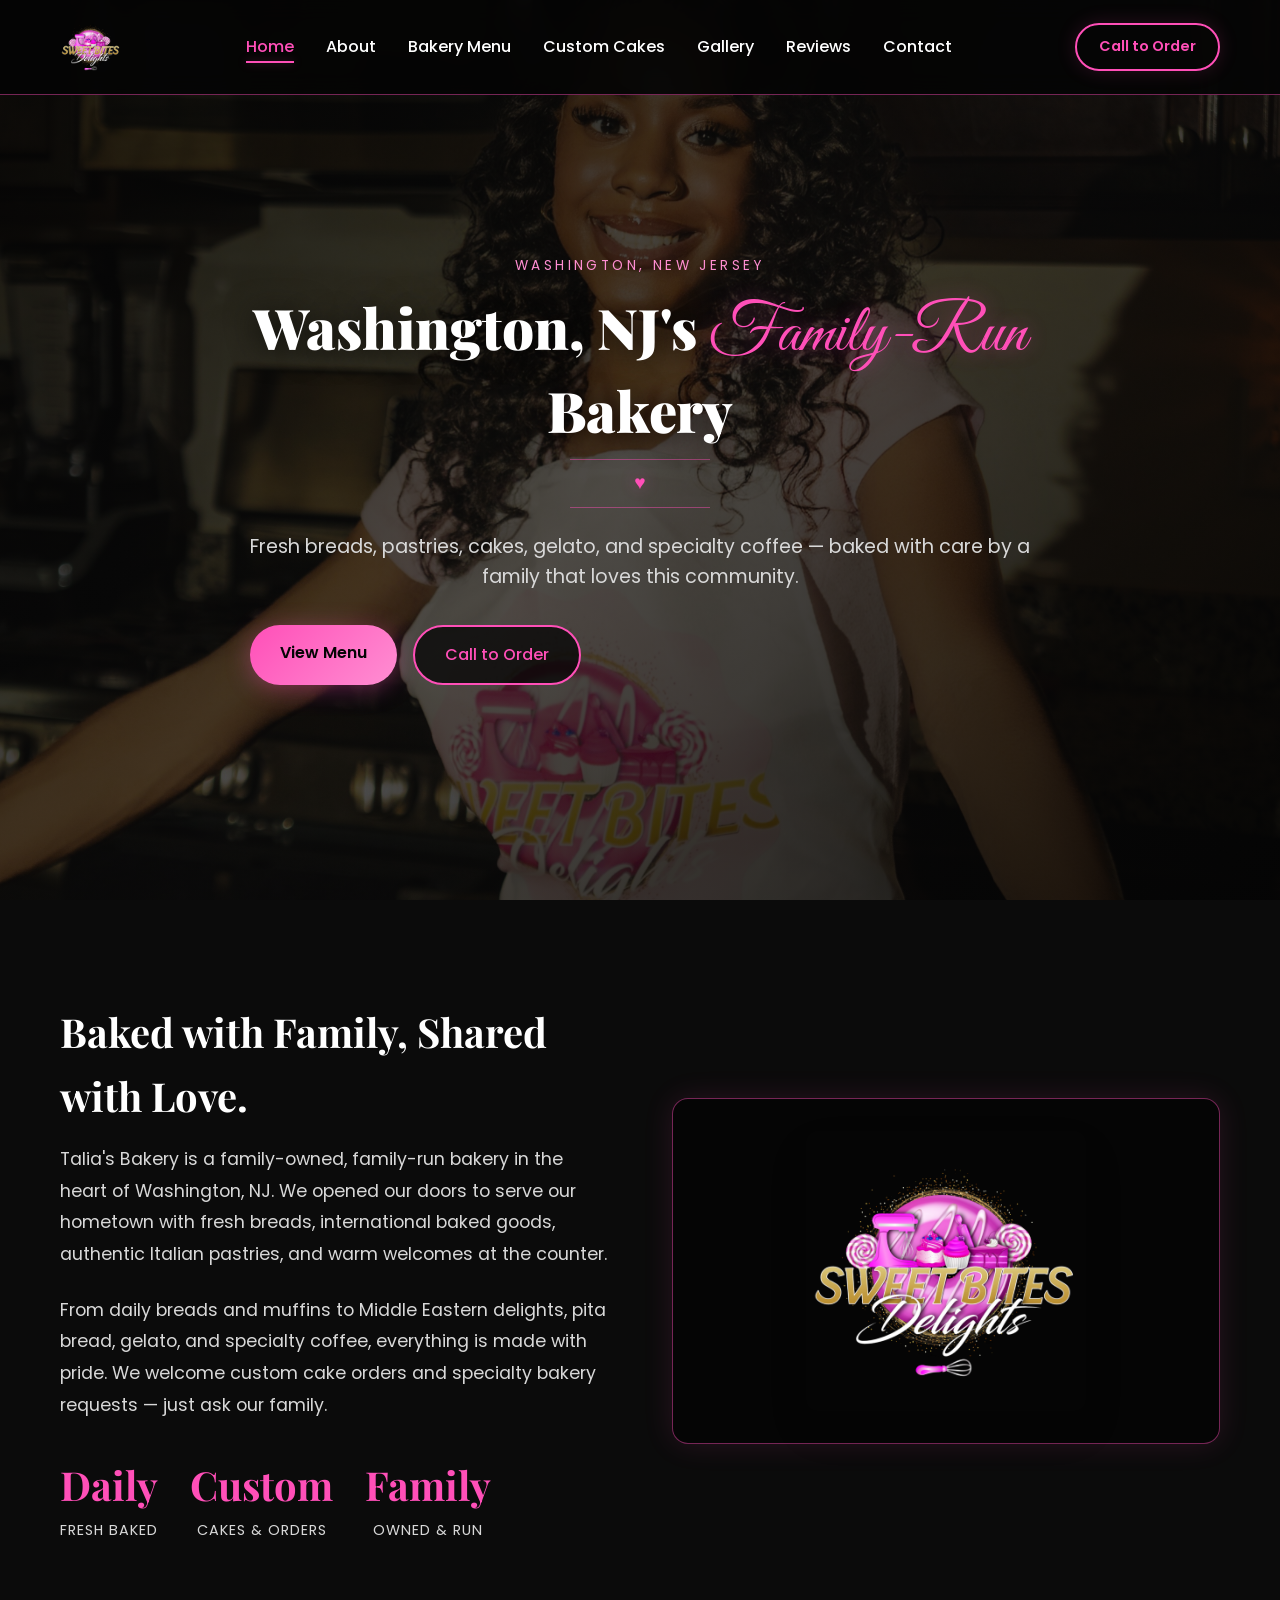
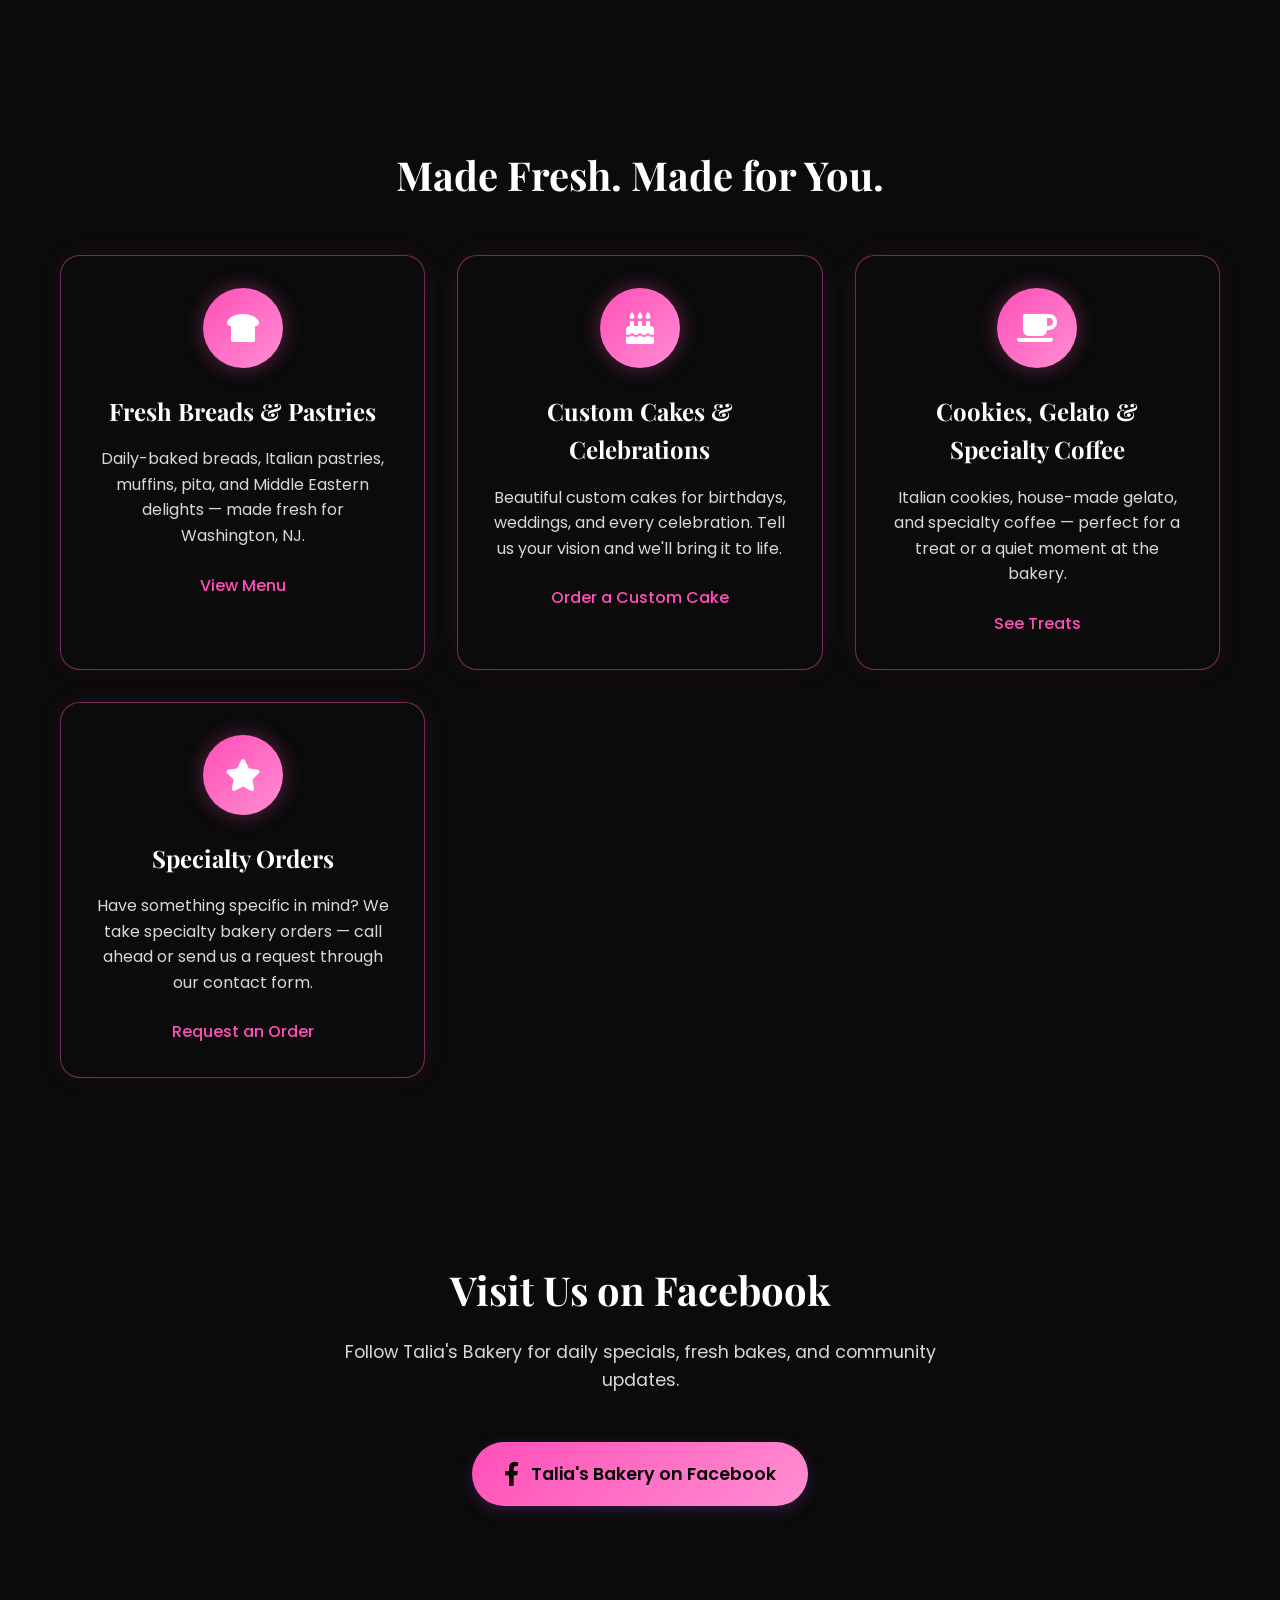
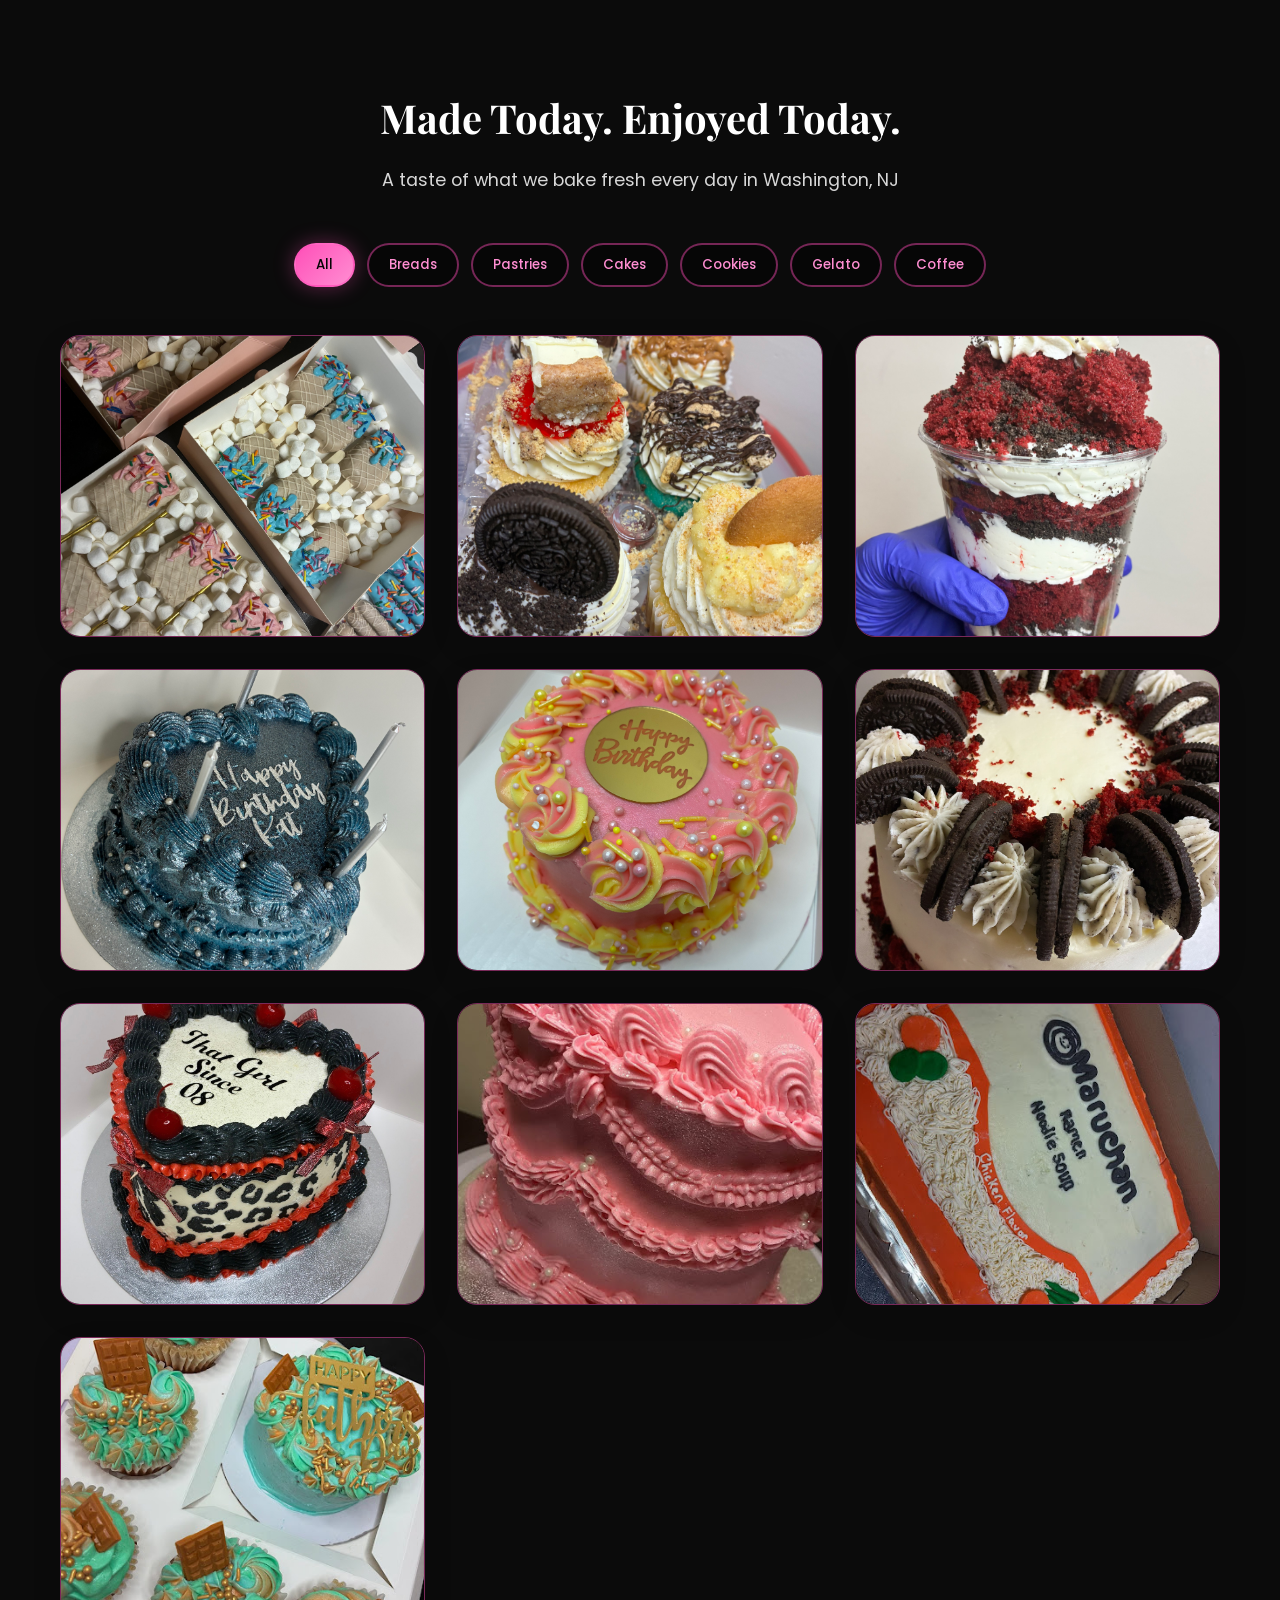
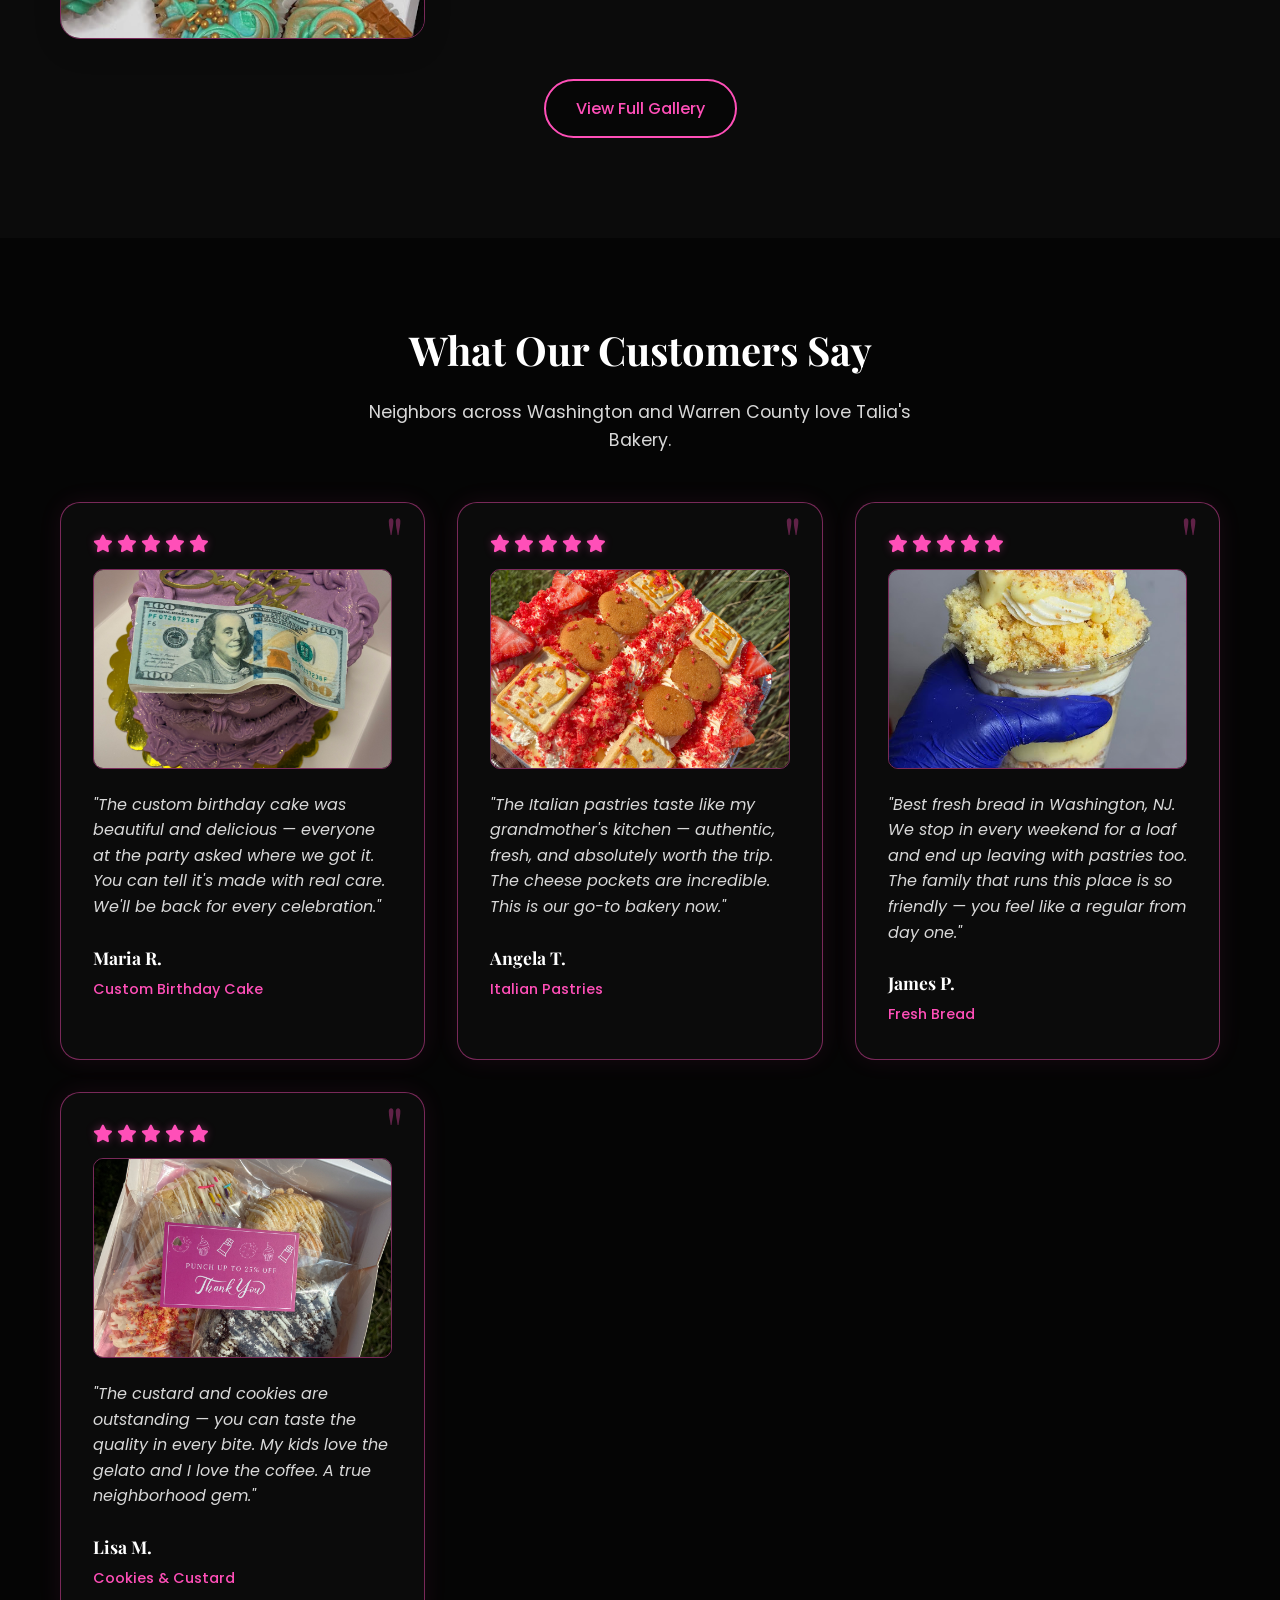
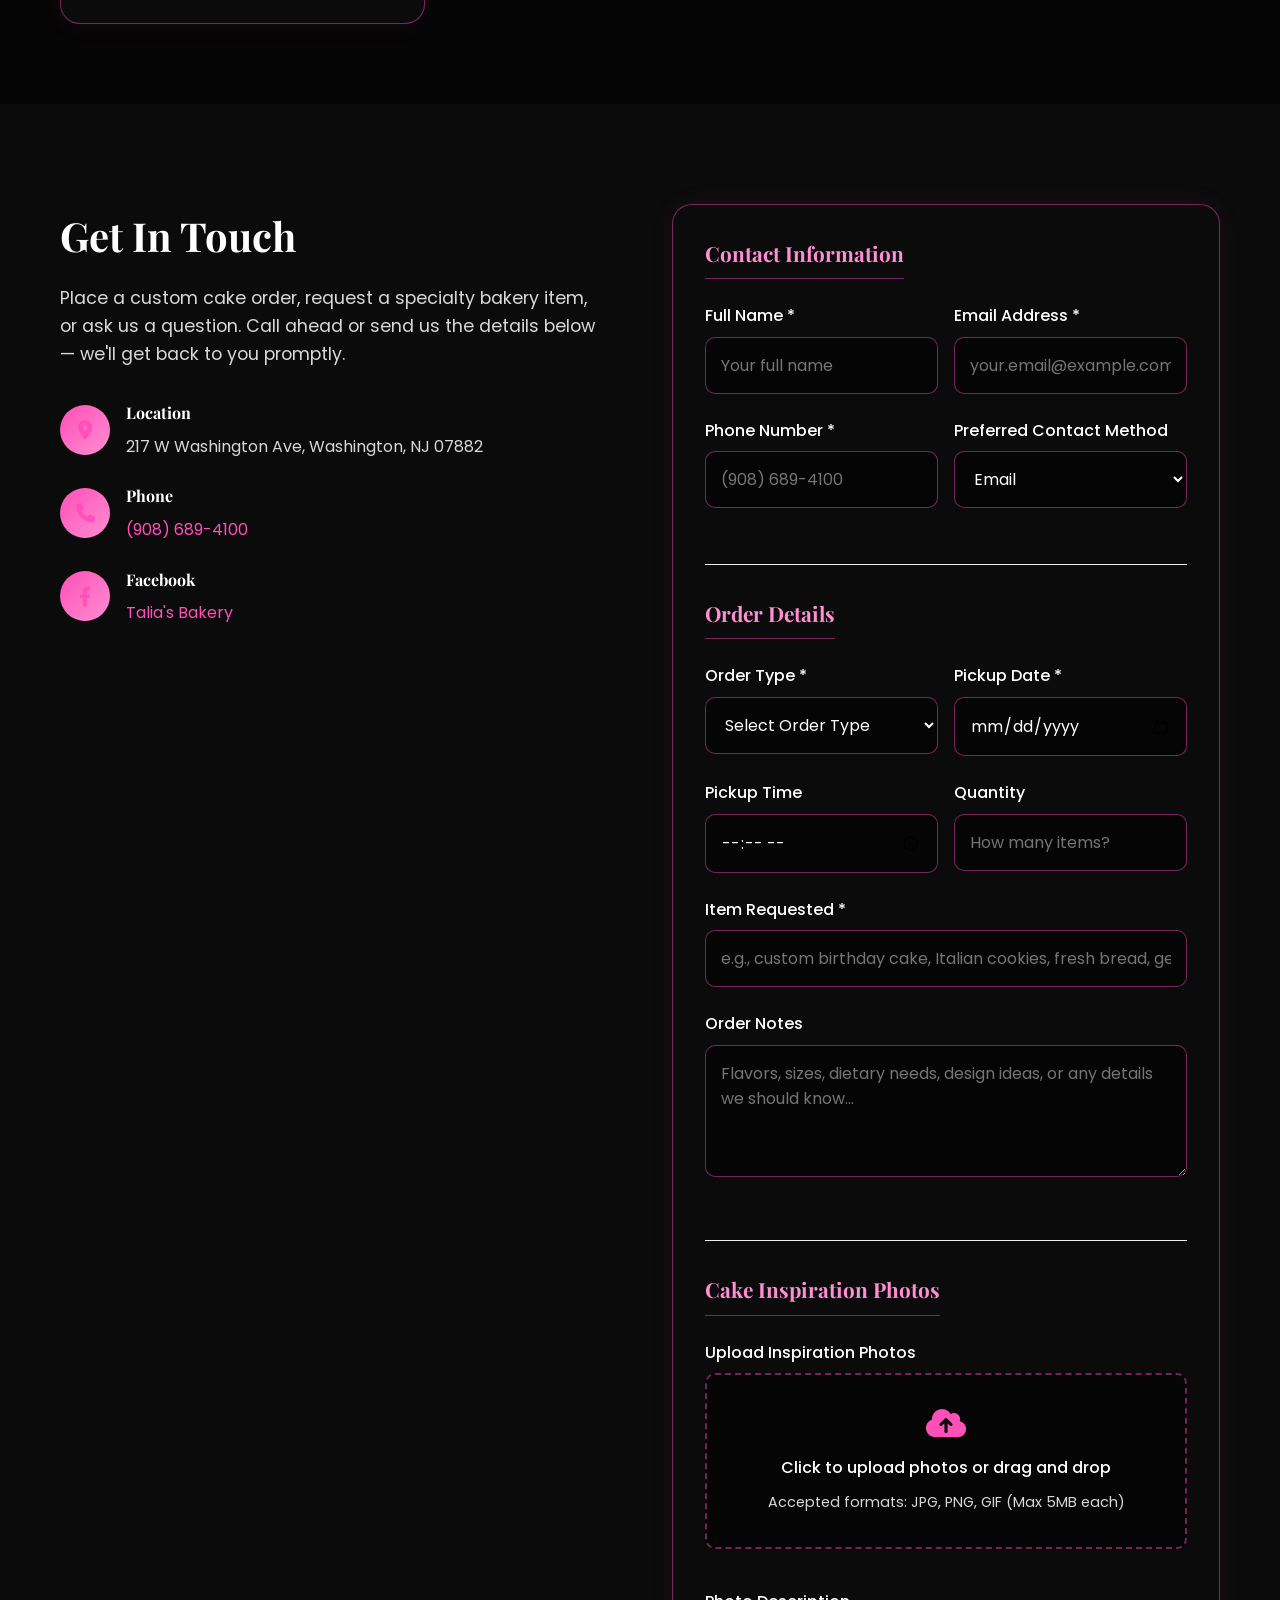
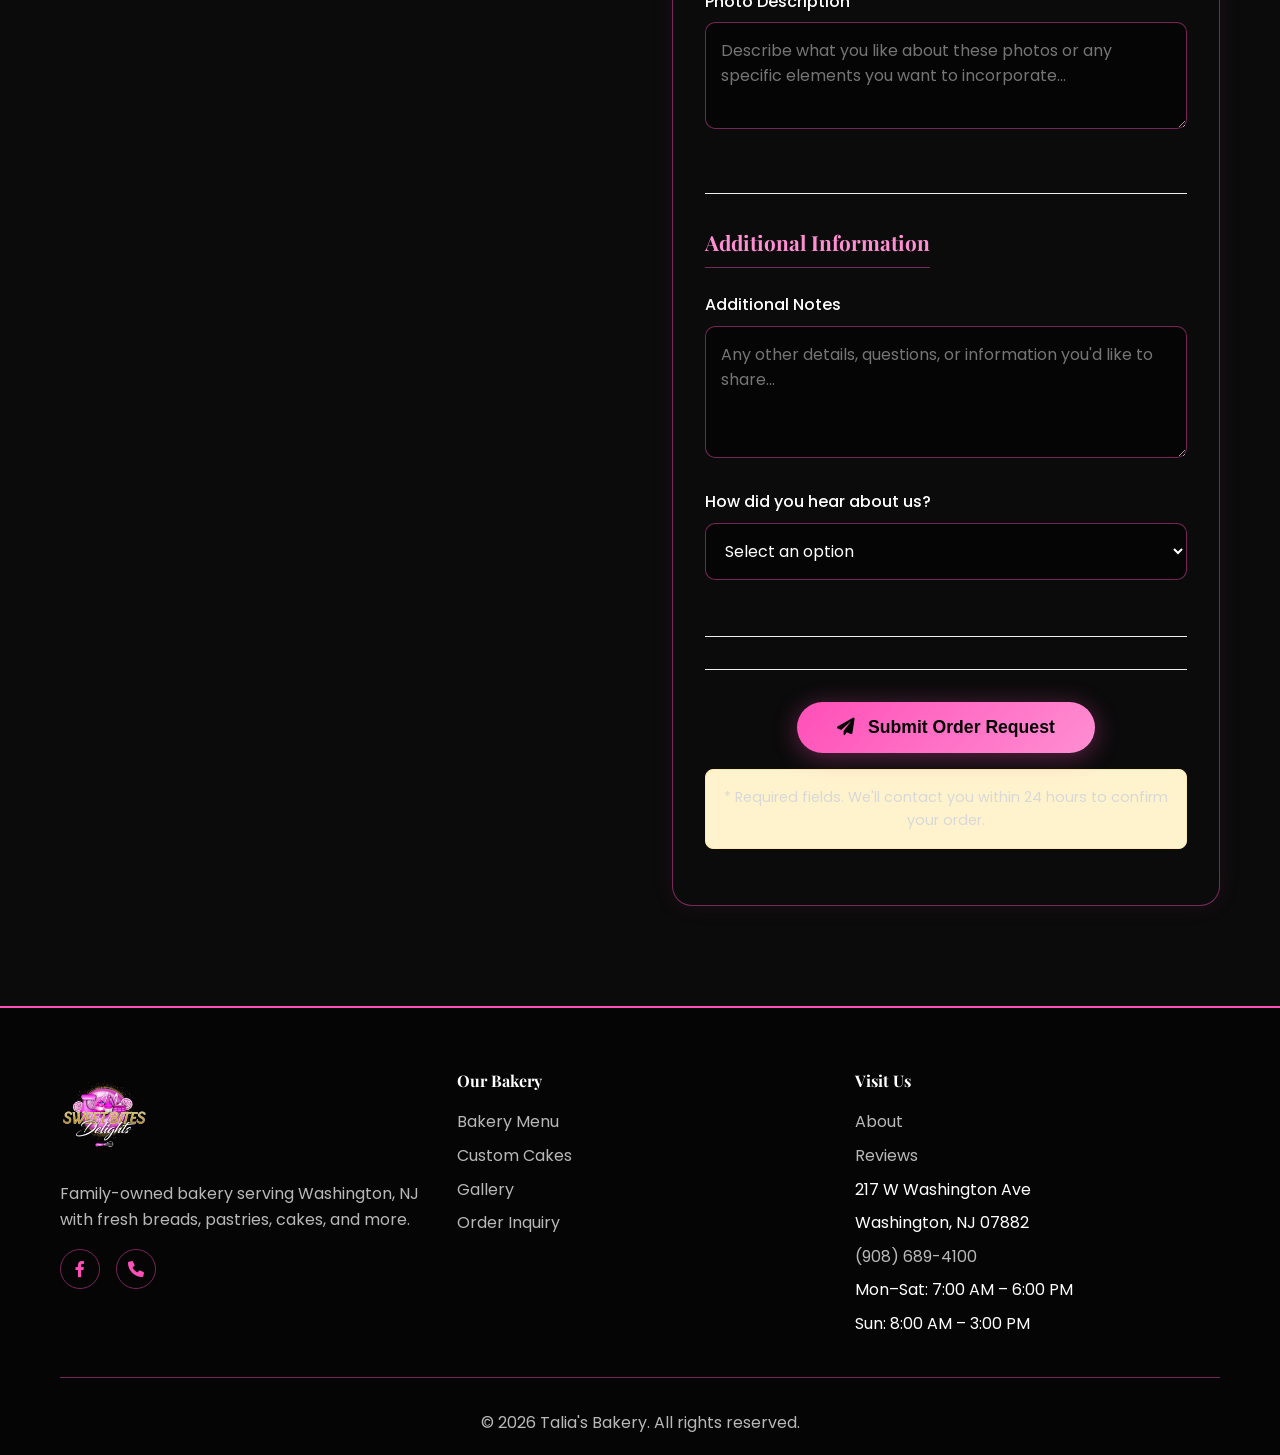
==== commit ee1b9b72: "Apply black and pink luxury bakery theme across the site. Restyles navigation, hero, sections, forms" ====
--- a/index.html
+++ b/index.html
@@ -14,7 +14,7 @@
   <link rel="canonical" href="https://www.taliasbakery.com/">
   <link rel="stylesheet" href="styles.css">
   <link
-    href="https://fonts.googleapis.com/css2?family=Playfair+Display:wght@400;700;900&family=Poppins:wght@300;400;500;600&display=swap"
+    href="https://fonts.googleapis.com/css2?family=Great+Vibes&family=Playfair+Display:wght@400;700;900&family=Poppins:wght@300;400;500;600&display=swap"
     rel="stylesheet">
   <link rel="stylesheet" href="https://cdnjs.cloudflare.com/ajax/libs/font-awesome/6.0.0/css/all.min.css">
   <script type="application/ld+json">
@@ -45,10 +45,9 @@
   <!-- Navigation -->
   <nav class="navbar">
     <div class="nav-container">
-      <div class="nav-logo">
-        <i class="fas fa-bread-slice logo-icon" aria-hidden="true"></i>
-        <span class="logo-text">Talia's Bakery</span>
-      </div>
+      <a href="#home" class="nav-logo">
+        <img src="img/talias-bakery-logo.png" alt="Talia's Bakery" class="logo-img">
+      </a>
       <ul class="nav-menu">
         <li><a href="#home" class="nav-link">Home</a></li>
         <li><a href="#about" class="nav-link">About</a></li>
@@ -58,7 +57,8 @@
         <li><a href="#reviews" class="nav-link">Reviews</a></li>
         <li><a href="#contact" class="nav-link">Contact</a></li>
       </ul>
-      <div class="hamburger">
+      <a href="tel:+19086894100" class="btn btn-nav-cta">Call to Order</a>
+      <div class="hamburger" aria-label="Toggle menu">
         <span class="bar"></span>
         <span class="bar"></span>
         <span class="bar"></span>
@@ -68,16 +68,18 @@
 
   <!-- Hero Section -->
   <section id="home" class="hero">
-    <div class="hero-content">
-      <h1 class="hero-title">Washington, NJ's Family-Run Bakery</h1>
-      <p class="hero-subtitle">Fresh breads, pastries, cakes, gelato, and specialty coffee — baked with care by a family that loves this community.</p>
-      <div class="hero-buttons">
-        <a href="menu-pricing.html" class="btn btn-primary">View Menu</a>
-        <a href="tel:+19086894100" class="btn btn-secondary">Call to Order</a>
-      </div>
-    </div>
-    <div class="hero-image">
-      <img src="new-portfolio/IMG_5588.jpeg" alt="Fresh pastries and breads at Talia's Bakery">
+    <div class="hero-overlay"></div>
+    <div class="container hero-inner">
+      <div class="hero-content">
+        <p class="hero-eyebrow">Washington, New Jersey</p>
+        <h1 class="hero-title">Washington, NJ's <span class="script-accent">Family-Run</span> Bakery</h1>
+        <div class="hero-divider"><span>♥</span></div>
+        <p class="hero-subtitle">Fresh breads, pastries, cakes, gelato, and specialty coffee — baked with care by a family that loves this community.</p>
+        <div class="hero-buttons">
+          <a href="menu-pricing.html" class="btn btn-primary">View Menu</a>
+          <a href="tel:+19086894100" class="btn btn-secondary">Call to Order</a>
+        </div>
+      </div>
     </div>
   </section>
 
@@ -86,16 +88,14 @@
     <div class="container">
       <div class="about-content">
         <div class="about-text">
-          <h2 class="section-title">About Talia's Bakery</h2>
+          <h2 class="section-title">Baked with Family, Shared with Love.</h2>
           <p class="about-description">
             Talia's Bakery is a family-owned, family-run bakery in the heart of Washington, NJ. We opened our doors
-            to serve our hometown with the kind of baking you remember — authentic Italian pastries, fresh daily bread,
-            custom celebration cakes, and warm welcomes at the counter.
+            to serve our hometown with fresh breads, international baked goods, authentic Italian pastries, and warm welcomes at the counter.
           </p>
           <p class="about-description">
-            From Italian cookies and muffins to Middle Eastern delights, pita bread, gelato, and specialty coffee,
-            everything is made with pride. Need something special? We welcome custom cake orders and specialty bakery
-            requests — just ask our family.
+            From daily breads and muffins to Middle Eastern delights, pita bread, gelato, and specialty coffee,
+            everything is made with pride. We welcome custom cake orders and specialty bakery requests — just ask our family.
           </p>
           <div class="about-stats">
             <div class="stat">
@@ -112,8 +112,8 @@
             </div>
           </div>
         </div>
-        <div class="about-image">
-          <img src="portfolio-images/IMG_5746.JPG" alt="Talia's Bakery storefront and fresh bakes">
+        <div class="about-image about-image-card">
+          <img src="img/talias-bakery-logo.png" alt="Talia's Bakery logo">
         </div>
       </div>
     </div>
@@ -122,7 +122,7 @@
   <!-- Services Section -->
   <section id="services" class="services">
     <div class="container">
-      <h2 class="section-title text-center">Our Bakery</h2>
+      <h2 class="section-title text-center">Made Fresh. Made for You.</h2>
       <div class="services-grid">
         <div class="service-card">
           <div class="service-icon">
@@ -136,7 +136,7 @@
           <div class="service-icon">
             <i class="fas fa-birthday-cake"></i>
           </div>
-          <h3>Custom Cakes & Celebration Desserts</h3>
+          <h3>Custom Cakes & Celebrations</h3>
           <p>Beautiful custom cakes for birthdays, weddings, and every celebration. Tell us your vision and we'll bring it to life.</p>
           <a href="custom-cakes.html" class="service-link">Order a Custom Cake</a>
         </div>
@@ -179,7 +179,7 @@
   <!-- Gallery Section -->
   <section id="portfolio" class="portfolio">
     <div class="container">
-      <h2 class="section-title text-center">Fresh from the Bakery</h2>
+      <h2 class="section-title text-center">Made Today. Enjoyed Today.</h2>
       <p class="section-subtitle text-center">A taste of what we bake fresh every day in Washington, NJ</p>
       <div class="portfolio-filters">
         <button class="filter-btn active" data-filter="all">All</button>
@@ -262,6 +262,9 @@
           </div>
         </div>
       </div>
+      <div class="gallery-cta text-center">
+        <a href="#portfolio" class="btn btn-secondary">View Full Gallery</a>
+      </div>
     </div>
   </section>
 
@@ -280,7 +283,7 @@
             <i class="fas fa-star"></i>
           </div>
           <img src="review-images/IMG_4078.jpeg" alt="Custom birthday cake"
-            style="width: 100%; height: 200px; object-fit: cover; border-radius: 10px; margin-bottom: 15px; cursor: pointer;"
+            class="review-image"
             onclick="openImageModal('review-images/IMG_4078.jpeg', 'Custom Birthday Cake')">
           <p class="review-text">
             "The custom birthday cake was beautiful and delicious — everyone at the party asked where we got it.
@@ -303,7 +306,7 @@
             <i class="fas fa-star"></i>
           </div>
           <img src="review-images/IMG_4143.jpeg" alt="Italian pastries"
-            style="width: 100%; height: 200px; object-fit: cover; border-radius: 10px; margin-bottom: 15px; cursor: pointer;"
+            class="review-image"
             onclick="openImageModal('review-images/IMG_4143.jpeg', 'Italian Pastries')">
           <p class="review-text">
             "The Italian pastries taste like my grandmother's kitchen — authentic, fresh, and absolutely worth the trip.
@@ -326,7 +329,7 @@
             <i class="fas fa-star"></i>
           </div>
           <img src="portfolio-images/IMG_5749.JPG" alt="Fresh bread"
-            style="width: 100%; height: 200px; object-fit: cover; border-radius: 10px; margin-bottom: 15px; cursor: pointer;"
+            class="review-image"
             onclick="openImageModal('portfolio-images/IMG_5749.JPG', 'Fresh Bread')">
           <p class="review-text">
             "Best fresh bread in Washington, NJ. We stop in every weekend for a loaf and end up leaving with pastries too.
@@ -349,7 +352,7 @@
             <i class="fas fa-star"></i>
           </div>
           <img src="review-images/IMG_1383.jpeg" alt="Italian cookies"
-            style="width: 100%; height: 200px; object-fit: cover; border-radius: 10px; margin-bottom: 15px; cursor: pointer;"
+            class="review-image"
             onclick="openImageModal('review-images/IMG_1383.jpeg', 'Italian Cookies')">
           <p class="review-text">
             "The custard and cookies are outstanding — you can taste the quality in every bite.
@@ -363,45 +366,6 @@
           </div>
         </div>
 
-        <div class="review-card">
-          <div class="review-stars">
-            <i class="fas fa-star"></i>
-            <i class="fas fa-star"></i>
-            <i class="fas fa-star"></i>
-            <i class="fas fa-star"></i>
-            <i class="fas fa-star"></i>
-          </div>
-          <p class="review-text">
-            "Ordered a custom cake for my daughter's 16th birthday and they nailed the design.
-            Friendly family service from start to finish — they listened to every detail."
-          </p>
-          <div class="review-author">
-            <div class="author-info">
-              <h4>Patricia K.</h4>
-              <span>Custom Celebration Cake</span>
-            </div>
-          </div>
-        </div>
-
-        <div class="review-card">
-          <div class="review-stars">
-            <i class="fas fa-star"></i>
-            <i class="fas fa-star"></i>
-            <i class="fas fa-star"></i>
-            <i class="fas fa-star"></i>
-            <i class="fas fa-star"></i>
-          </div>
-          <p class="review-text">
-            "The cheese pockets alone are worth the visit. Warm, welcoming, and everything tastes homemade.
-            So glad we have a real bakery like this in Warren County."
-          </p>
-          <div class="review-author">
-            <div class="author-info">
-              <h4>David S.</h4>
-              <span>Cheese Pockets & Pastries</span>
-            </div>
-          </div>
-        </div>
       </div>
     </div>
   </section>
@@ -579,8 +543,8 @@
   <footer class="footer">
     <div class="container">
       <div class="footer-content">
-        <div class="footer-section">
-          <h3>Talia's Bakery</h3>
+        <div class="footer-section footer-brand">
+          <img src="img/talias-bakery-logo.png" alt="Talia's Bakery" class="footer-logo">
           <p>Family-owned bakery serving Washington, NJ with fresh breads, pastries, cakes, and more.</p>
           <div class="social-links">
             <a href="https://www.facebook.com/people/Talias-Bakery/61550837957189/" target="_blank" rel="noopener noreferrer"><i class="fab fa-facebook-f"></i></a>
@@ -604,6 +568,8 @@
             <li>217 W Washington Ave</li>
             <li>Washington, NJ 07882</li>
             <li><a href="tel:+19086894100">(908) 689-4100</a></li>
+            <li>Mon–Sat: 7:00 AM – 6:00 PM</li>
+            <li>Sun: 8:00 AM – 3:00 PM</li>
           </ul>
         </div>
       </div>
--- a/styles.css
+++ b/styles.css
@@ -8,7 +8,7 @@
 body {
   font-family: 'Poppins', sans-serif;
   line-height: 1.6;
-  color: #333;
+  color: #d8d8d8;
   overflow-x: hidden;
 }
 
@@ -24,7 +24,7 @@
   font-size: 2.5rem;
   font-weight: 700;
   margin-bottom: 1rem;
-  color: #2c1810;
+  color: #ffffff;
 }
 
 .text-center {
@@ -45,24 +45,24 @@
 }
 
 .btn-primary {
-  background: linear-gradient(135deg, #8B6914, #C4A574);
+  background: linear-gradient(135deg, #ff4fb8, #ff8ed2);
   color: white;
-  box-shadow: 0 4px 15px rgba(139, 105, 20, 0.3);
+  box-shadow: 0 4px 15px rgba(255, 79, 184, 0.3);
 }
 
 .btn-primary:hover {
   transform: translateY(-2px);
-  box-shadow: 0 6px 20px rgba(139, 105, 20, 0.4);
+  box-shadow: 0 6px 20px rgba(255, 79, 184, 0.4);
 }
 
 .btn-secondary {
   background: transparent;
-  color: #8B6914;
-  border: 2px solid #8B6914;
+  color: #ff4fb8;
+  border: 2px solid #ff4fb8;
 }
 
 .btn-secondary:hover {
-  background: #8B6914;
+  background: #ff4fb8;
   color: white;
   transform: translateY(-2px);
 }
@@ -101,14 +101,14 @@
 
 .logo-icon {
   font-size: 2rem;
-  color: #8B6914;
+  color: #ff4fb8;
 }
 
 .logo-text {
   font-family: 'Playfair Display', serif;
   font-size: 1.5rem;
   font-weight: 700;
-  color: #2c1810;
+  color: #ffffff;
 }
 
 .nav-menu {
@@ -119,14 +119,14 @@
 
 .nav-link {
   text-decoration: none;
-  color: #333;
+  color: #d8d8d8;
   font-weight: 500;
   transition: color 0.3s ease;
   position: relative;
 }
 
 .nav-link:hover {
-  color: #8B6914;
+  color: #ff4fb8;
 }
 
 .nav-link::after {
@@ -136,7 +136,7 @@
   left: 0;
   width: 0;
   height: 2px;
-  background: #8B6914;
+  background: #ff4fb8;
   transition: width 0.3s ease;
 }
 
@@ -163,7 +163,7 @@
   min-height: 100vh;
   display: flex;
   align-items: center;
-  background: linear-gradient(135deg, #FAF6F0 0%, #F0E6D8 100%);
+  background: linear-gradient(135deg, #0b0b0b 0%, #050505 100%);
   padding: 120px 0 80px;
 }
 
@@ -177,14 +177,14 @@
   font-family: 'Playfair Display', serif;
   font-size: 3.5rem;
   font-weight: 900;
-  color: #2c1810;
+  color: #ffffff;
   margin-bottom: 1rem;
   line-height: 1.2;
 }
 
 .hero-subtitle {
   font-size: 1.2rem;
-  color: #666;
+  color: #d8d8d8;
   margin-bottom: 2rem;
 }
 
@@ -213,7 +213,7 @@
 /* About Section */
 .about {
   padding: 100px 0;
-  background: white;
+  background: #0b0b0b;
 }
 
 .about-content {
@@ -225,7 +225,7 @@
 
 .about-description {
   font-size: 1.1rem;
-  color: #666;
+  color: #d8d8d8;
   margin-bottom: 1.5rem;
   line-height: 1.8;
 }
@@ -244,13 +244,13 @@
   display: block;
   font-size: 2.5rem;
   font-weight: 700;
-  color: #8B6914;
+  color: #ff4fb8;
   font-family: 'Playfair Display', serif;
 }
 
 .stat-label {
   font-size: 0.9rem;
-  color: #666;
+  color: #d8d8d8;
   text-transform: uppercase;
   letter-spacing: 1px;
 }
@@ -265,7 +265,7 @@
 /* Services Section */
 .services {
   padding: 100px 0;
-  background: #fafafa;
+  background: #050505;
 }
 
 .services-grid {
@@ -276,7 +276,7 @@
 }
 
 .service-card {
-  background: white;
+  background: #0b0b0b;
   padding: 2rem;
   border-radius: 20px;
   text-align: center;
@@ -291,7 +291,7 @@
 .service-icon {
   width: 80px;
   height: 80px;
-  background: linear-gradient(135deg, #8B6914, #C4A574);
+  background: linear-gradient(135deg, #ff4fb8, #ff8ed2);
   border-radius: 50%;
   display: flex;
   align-items: center;
@@ -308,30 +308,30 @@
   font-family: 'Playfair Display', serif;
   font-size: 1.5rem;
   margin-bottom: 1rem;
-  color: #2c1810;
+  color: #ffffff;
 }
 
 .service-card p {
-  color: #666;
+  color: #d8d8d8;
   margin-bottom: 1.5rem;
   line-height: 1.6;
 }
 
 .service-link {
-  color: #8B6914;
+  color: #ff4fb8;
   text-decoration: none;
   font-weight: 500;
   transition: color 0.3s ease;
 }
 
 .service-link:hover {
-  color: #C4A574;
+  color: #ff8ed2;
 }
 
 /* Social Section (Facebook) */
 .instagram-section {
   padding: 80px 0;
-  background: linear-gradient(135deg, #FAF6F0 0%, #F0E6D8 100%);
+  background: linear-gradient(135deg, #0b0b0b 0%, #050505 100%);
 }
 
 .instagram-content {
@@ -349,7 +349,7 @@
   align-items: center;
   gap: 12px;
   padding: 18px 32px;
-  background: linear-gradient(135deg, #6B4423, #8B6914);
+  background: linear-gradient(135deg, #ff4fb8, #ff4fb8);
   color: white;
   text-decoration: none;
   border-radius: 50px;
@@ -372,7 +372,7 @@
 /* Portfolio Section */
 .portfolio {
   padding: 100px 0;
-  background: white;
+  background: #0b0b0b;
 }
 
 .portfolio-filters {
@@ -385,9 +385,9 @@
 
 .filter-btn {
   padding: 10px 20px;
-  border: 2px solid #8B6914;
+  border: 2px solid #ff4fb8;
   background: transparent;
-  color: #6B4423;
+  color: #ff4fb8;
   border-radius: 50px;
   font-family: 'Poppins', sans-serif;
   font-weight: 500;
@@ -397,7 +397,7 @@
 
 .filter-btn:hover,
 .filter-btn.active {
-  background: linear-gradient(135deg, #8B6914, #C4A574);
+  background: linear-gradient(135deg, #ff4fb8, #ff8ed2);
   color: white;
   border-color: transparent;
 }
@@ -407,7 +407,7 @@
   font-size: 0.75rem;
   text-transform: uppercase;
   letter-spacing: 1px;
-  color: #C4A574;
+  color: #ff8ed2;
   margin-bottom: 0.25rem;
 }
 
@@ -462,12 +462,12 @@
 /* Reviews Section */
 .reviews {
   padding: 5rem 0;
-  background: linear-gradient(135deg, #faf6f0 0%, #f5ebe0 100%);
+  background: linear-gradient(135deg, #0b0b0b 0%, #050505 100%);
 }
 
 .section-subtitle {
   font-size: 1.1rem;
-  color: #666;
+  color: #d8d8d8;
   margin-bottom: 3rem;
   max-width: 600px;
   margin-left: auto;
@@ -482,7 +482,7 @@
 }
 
 .review-card {
-  background: white;
+  background: #0b0b0b;
   padding: 2rem;
   border-radius: 20px;
   box-shadow: 0 10px 30px rgba(0, 0, 0, 0.1);
@@ -497,7 +497,7 @@
   top: -15px;
   right: 20px;
   font-size: 4rem;
-  color: #8B6914;
+  color: #ff4fb8;
   font-family: 'Playfair Display', serif;
   opacity: 0.1;
 }
@@ -514,14 +514,14 @@
 }
 
 .review-stars i {
-  color: #ffd700;
+  color: #ff4fb8;
   font-size: 1.1rem;
 }
 
 .review-text {
   font-size: 1rem;
   line-height: 1.6;
-  color: #555;
+  color: #d8d8d8;
   margin-bottom: 1.5rem;
   font-style: italic;
 }
@@ -535,20 +535,20 @@
 .author-info h4 {
   font-family: 'Playfair Display', serif;
   font-size: 1.1rem;
-  color: #2c1810;
+  color: #ffffff;
   margin-bottom: 0.25rem;
 }
 
 .author-info span {
   font-size: 0.9rem;
-  color: #8B6914;
+  color: #ff4fb8;
   font-weight: 500;
 }
 
 /* Contact Section */
 .contact {
   padding: 100px 0;
-  background: #fafafa;
+  background: #050505;
 }
 
 .contact-content {
@@ -559,7 +559,7 @@
 
 .contact-description {
   font-size: 1.1rem;
-  color: #666;
+  color: #d8d8d8;
   margin-bottom: 2rem;
 }
 
@@ -578,7 +578,7 @@
 .contact-item i {
   width: 50px;
   height: 50px;
-  background: linear-gradient(135deg, #8B6914, #C4A574);
+  background: linear-gradient(135deg, #ff4fb8, #ff8ed2);
   border-radius: 50%;
   display: flex;
   align-items: center;
@@ -590,15 +590,15 @@
 .contact-item h4 {
   font-family: 'Playfair Display', serif;
   margin-bottom: 0.5rem;
-  color: #2c1810;
+  color: #ffffff;
 }
 
 .contact-item p {
-  color: #666;
+  color: #d8d8d8;
 }
 
 .contact-item a {
-  color: #8B6914;
+  color: #ff4fb8;
   text-decoration: none;
 }
 
@@ -608,7 +608,7 @@
 
 /* Contact Form */
 .contact-form {
-  background: white;
+  background: #0b0b0b;
   padding: 2rem;
   border-radius: 20px;
   box-shadow: 0 10px 30px rgba(0, 0, 0, 0.1);
@@ -623,7 +623,7 @@
 .form-group textarea {
   width: 100%;
   padding: 15px;
-  border: 2px solid #eee;
+  border: 1px solid rgba(255, 79, 184, 0.45);
   border-radius: 10px;
   font-size: 1rem;
   transition: border-color 0.3s ease;
@@ -634,12 +634,12 @@
 .form-group select:focus,
 .form-group textarea:focus {
   outline: none;
-  border-color: #8B6914;
+  border-color: #ff4fb8;
 }
 
 /* Footer */
 .footer {
-  background: #2c1810;
+  background: #ffffff;
   color: white;
   padding: 60px 0 20px;
 }
@@ -658,7 +658,7 @@
 }
 
 .footer-section p {
-  color: #ccc;
+  color: #b8b8b8;
   margin-bottom: 1rem;
 }
 
@@ -671,13 +671,13 @@
 }
 
 .footer-section ul li a {
-  color: #ccc;
+  color: #b8b8b8;
   text-decoration: none;
   transition: color 0.3s ease;
 }
 
 .footer-section ul li a:hover {
-  color: #8B6914;
+  color: #ff4fb8;
 }
 
 .social-links {
@@ -688,7 +688,7 @@
 .social-links a {
   width: 40px;
   height: 40px;
-  background: #8B6914;
+  background: #ff4fb8;
   border-radius: 50%;
   display: flex;
   align-items: center;
@@ -706,7 +706,7 @@
   text-align: center;
   padding-top: 2rem;
   border-top: 1px solid #444;
-  color: #ccc;
+  color: #b8b8b8;
 }
 
 /* Responsive Design */
@@ -720,7 +720,7 @@
     left: -100%;
     top: 70px;
     flex-direction: column;
-    background-color: white;
+    background-color: #0b0b0b;
     width: 100%;
     text-align: center;
     transition: 0.3s;
@@ -832,7 +832,7 @@
 
 /* Page Hero Styles */
 .page-hero {
-  background: linear-gradient(135deg, #FAF6F0 0%, #F0E6D8 100%);
+  background: linear-gradient(135deg, #0b0b0b 0%, #050505 100%);
   padding: 150px 0 80px;
   text-align: center;
 }
@@ -841,13 +841,13 @@
   font-family: 'Playfair Display', serif;
   font-size: 3rem;
   font-weight: 900;
-  color: #2c1810;
+  color: #ffffff;
   margin-bottom: 1rem;
 }
 
 .page-hero-subtitle {
   font-size: 1.2rem;
-  color: #666;
+  color: #d8d8d8;
   max-width: 600px;
   margin: 0 auto;
 }
@@ -855,7 +855,7 @@
 /* Cake Types Section */
 .cake-types {
   padding: 100px 0;
-  background: white;
+  background: #0b0b0b;
 }
 
 .cake-grid {
@@ -866,7 +866,7 @@
 }
 
 .cake-card {
-  background: white;
+  background: #0b0b0b;
   border-radius: 20px;
   overflow: hidden;
   box-shadow: 0 10px 30px rgba(0, 0, 0, 0.1);
@@ -901,11 +901,11 @@
   font-family: 'Playfair Display', serif;
   font-size: 1.5rem;
   margin-bottom: 1rem;
-  color: #2c1810;
+  color: #ffffff;
 }
 
 .cake-content p {
-  color: #666;
+  color: #d8d8d8;
   margin-bottom: 1.5rem;
   line-height: 1.6;
 }
@@ -920,18 +920,18 @@
   align-items: center;
   gap: 0.5rem;
   margin-bottom: 0.5rem;
-  color: #666;
+  color: #d8d8d8;
 }
 
 .cake-features i {
-  color: #8B6914;
+  color: #ff4fb8;
   font-size: 0.9rem;
 }
 
 .cake-price {
   text-align: center;
   padding: 1rem;
-  background: linear-gradient(135deg, #8B6914, #C4A574);
+  background: linear-gradient(135deg, #ff4fb8, #ff8ed2);
   color: white;
   border-radius: 10px;
   font-weight: 600;
@@ -940,7 +940,7 @@
 /* Flavors Section */
 .flavors {
   padding: 100px 0;
-  background: #fafafa;
+  background: #050505;
 }
 
 .flavors-grid {
@@ -951,7 +951,7 @@
 }
 
 .flavor-item {
-  background: white;
+  background: #0b0b0b;
   padding: 2rem;
   border-radius: 15px;
   text-align: center;
@@ -966,7 +966,7 @@
 .flavor-icon {
   width: 60px;
   height: 60px;
-  background: linear-gradient(135deg, #8B6914, #C4A574);
+  background: linear-gradient(135deg, #ff4fb8, #ff8ed2);
   border-radius: 50%;
   display: flex;
   align-items: center;
@@ -982,18 +982,18 @@
 .flavor-item h3 {
   font-family: 'Playfair Display', serif;
   margin-bottom: 0.5rem;
-  color: #2c1810;
+  color: #ffffff;
 }
 
 .flavor-item p {
-  color: #666;
+  color: #d8d8d8;
   font-size: 0.9rem;
 }
 
 /* Order Form Section */
 .order-form-section {
   padding: 100px 0;
-  background: white;
+  background: #0b0b0b;
 }
 
 .order-form-content {
@@ -1005,7 +1005,7 @@
 
 .order-description {
   font-size: 1.1rem;
-  color: #666;
+  color: #d8d8d8;
   margin-bottom: 2rem;
   line-height: 1.6;
 }
@@ -1025,7 +1025,7 @@
 .feature i {
   width: 50px;
   height: 50px;
-  background: linear-gradient(135deg, #8B6914, #C4A574);
+  background: linear-gradient(135deg, #ff4fb8, #ff8ed2);
   border-radius: 50%;
   display: flex;
   align-items: center;
@@ -1037,16 +1037,16 @@
 .feature h4 {
   font-family: 'Playfair Display', serif;
   margin-bottom: 0.5rem;
-  color: #2c1810;
+  color: #ffffff;
 }
 
 .feature p {
-  color: #666;
+  color: #d8d8d8;
   font-size: 0.9rem;
 }
 
 .order-form {
-  background: #fafafa;
+  background: #050505;
   padding: 2rem;
   border-radius: 20px;
   box-shadow: 0 10px 30px rgba(0, 0, 0, 0.1);
@@ -1061,7 +1061,7 @@
 /* Menu Section */
 .menu-section {
   padding: 100px 0;
-  background: white;
+  background: #0b0b0b;
 }
 
 .menu-categories {
@@ -1074,9 +1074,9 @@
 
 .menu-tab {
   padding: 12px 24px;
-  border: 2px solid #8B6914;
+  border: 2px solid #ff4fb8;
   background: transparent;
-  color: #8B6914;
+  color: #ff4fb8;
   border-radius: 25px;
   cursor: pointer;
   font-weight: 500;
@@ -1085,7 +1085,7 @@
 
 .menu-tab.active,
 .menu-tab:hover {
-  background: #8B6914;
+  background: #ff4fb8;
   color: white;
 }
 
@@ -1100,7 +1100,7 @@
 }
 
 .menu-item {
-  background: white;
+  background: #0b0b0b;
   border-radius: 15px;
   overflow: hidden;
   box-shadow: 0 5px 15px rgba(0, 0, 0, 0.1);
@@ -1134,25 +1134,25 @@
 .menu-item-content h3 {
   font-family: 'Playfair Display', serif;
   margin-bottom: 0.5rem;
-  color: #2c1810;
+  color: #ffffff;
 }
 
 .menu-item-content p {
-  color: #666;
+  color: #d8d8d8;
   margin-bottom: 1rem;
   font-size: 0.9rem;
 }
 
 .menu-item-price {
   font-weight: 600;
-  color: #8B6914;
+  color: #ff4fb8;
   font-size: 1.1rem;
 }
 
 /* Bread Types Section */
 .bread-types {
   padding: 100px 0;
-  background: white;
+  background: #0b0b0b;
 }
 
 .bread-grid {
@@ -1163,7 +1163,7 @@
 }
 
 .bread-card {
-  background: white;
+  background: #0b0b0b;
   border-radius: 20px;
   overflow: hidden;
   box-shadow: 0 10px 30px rgba(0, 0, 0, 0.1);
@@ -1198,11 +1198,11 @@
   font-family: 'Playfair Display', serif;
   font-size: 1.5rem;
   margin-bottom: 1rem;
-  color: #2c1810;
+  color: #ffffff;
 }
 
 .bread-content p {
-  color: #666;
+  color: #d8d8d8;
   margin-bottom: 1.5rem;
   line-height: 1.6;
 }
@@ -1217,18 +1217,18 @@
   align-items: center;
   gap: 0.5rem;
   margin-bottom: 0.5rem;
-  color: #666;
+  color: #d8d8d8;
 }
 
 .bread-features i {
-  color: #8B6914;
+  color: #ff4fb8;
   font-size: 0.9rem;
 }
 
 .bread-price {
   text-align: center;
   padding: 1rem;
-  background: linear-gradient(135deg, #8B6914, #C4A574);
+  background: linear-gradient(135deg, #ff4fb8, #ff8ed2);
   color: white;
   border-radius: 10px;
   font-weight: 600;
@@ -1238,7 +1238,7 @@
 /* Baking Schedule Section */
 .baking-schedule {
   padding: 100px 0;
-  background: #fafafa;
+  background: #050505;
 }
 
 .schedule-grid {
@@ -1249,7 +1249,7 @@
 }
 
 .schedule-day {
-  background: white;
+  background: #0b0b0b;
   padding: 2rem;
   border-radius: 15px;
   text-align: center;
@@ -1263,7 +1263,7 @@
 
 .schedule-day h3 {
   font-family: 'Playfair Display', serif;
-  color: #8B6914;
+  color: #ff4fb8;
   margin-bottom: 1rem;
   font-size: 1.3rem;
 }
@@ -1274,7 +1274,7 @@
 
 .schedule-day ul li {
   padding: 0.5rem 0;
-  color: #666;
+  color: #d8d8d8;
   border-bottom: 1px solid #eee;
 }
 
@@ -1285,7 +1285,7 @@
 /* Order Section */
 .order-section {
   padding: 100px 0;
-  background: white;
+  background: #0b0b0b;
 }
 
 .order-content {
@@ -1298,7 +1298,7 @@
 /* Catering Packages Section */
 .catering-packages {
   padding: 100px 0;
-  background: white;
+  background: #0b0b0b;
 }
 
 .packages-grid {
@@ -1309,7 +1309,7 @@
 }
 
 .package-card {
-  background: white;
+  background: #0b0b0b;
   border-radius: 20px;
   overflow: hidden;
   box-shadow: 0 10px 30px rgba(0, 0, 0, 0.1);
@@ -1318,7 +1318,7 @@
 }
 
 .package-card.featured {
-  border: 3px solid #8B6914;
+  border: 3px solid #ff4fb8;
   transform: scale(1.05);
 }
 
@@ -1334,7 +1334,7 @@
   position: absolute;
   top: 20px;
   right: 20px;
-  background: #8B6914;
+  background: #ff4fb8;
   color: white;
   padding: 8px 16px;
   border-radius: 20px;
@@ -1344,7 +1344,7 @@
 }
 
 .package-header {
-  background: linear-gradient(135deg, #8B6914, #C4A574);
+  background: linear-gradient(135deg, #ff4fb8, #ff8ed2);
   color: white;
   padding: 2rem;
   text-align: center;
@@ -1387,16 +1387,16 @@
   align-items: center;
   gap: 0.5rem;
   margin-bottom: 0.8rem;
-  color: #666;
+  color: #d8d8d8;
 }
 
 .package-features i {
-  color: #8B6914;
+  color: #ff4fb8;
   font-size: 0.9rem;
 }
 
 .package-description {
-  color: #666;
+  color: #d8d8d8;
   margin-bottom: 1.5rem;
   font-style: italic;
 }
@@ -1407,13 +1407,13 @@
   background: #f8f9fa;
   border-radius: 10px;
   font-weight: 600;
-  color: #8B6914;
+  color: #ff4fb8;
 }
 
 /* Event Types Section */
 .event-types {
   padding: 100px 0;
-  background: #fafafa;
+  background: #050505;
 }
 
 .events-grid {
@@ -1424,7 +1424,7 @@
 }
 
 .event-item {
-  background: white;
+  background: #0b0b0b;
   padding: 2rem;
   border-radius: 15px;
   text-align: center;
@@ -1439,7 +1439,7 @@
 .event-icon {
   width: 70px;
   height: 70px;
-  background: linear-gradient(135deg, #8B6914, #C4A574);
+  background: linear-gradient(135deg, #ff4fb8, #ff8ed2);
   border-radius: 50%;
   display: flex;
   align-items: center;
@@ -1455,18 +1455,18 @@
 .event-item h3 {
   font-family: 'Playfair Display', serif;
   margin-bottom: 0.5rem;
-  color: #2c1810;
+  color: #ffffff;
 }
 
 .event-item p {
-  color: #666;
+  color: #d8d8d8;
   font-size: 0.9rem;
 }
 
 /* Booking Section */
 .booking-section {
   padding: 100px 0;
-  background: white;
+  background: #0b0b0b;
 }
 
 .booking-content {
@@ -1478,7 +1478,7 @@
 
 .booking-description {
   font-size: 1.1rem;
-  color: #666;
+  color: #d8d8d8;
   margin-bottom: 2rem;
   line-height: 1.6;
 }
@@ -1492,7 +1492,7 @@
 /* Inquiry Form Styles */
 .inquiry-section {
   padding: 100px 0;
-  background: #fafafa;
+  background: #050505;
 }
 
 .inquiry-content {
@@ -1504,7 +1504,7 @@
 
 .inquiry-description {
   font-size: 1.1rem;
-  color: #666;
+  color: #d8d8d8;
   margin-bottom: 2rem;
   line-height: 1.6;
 }
@@ -1516,7 +1516,7 @@
 }
 
 .inquiry-form {
-  background: white;
+  background: #0b0b0b;
   padding: 2rem;
   border-radius: 20px;
   box-shadow: 0 10px 30px rgba(0, 0, 0, 0.1);
@@ -1537,10 +1537,10 @@
 .form-section-title {
   font-family: 'Playfair Display', serif;
   font-size: 1.3rem;
-  color: #2c1810;
+  color: #ffffff;
   margin-bottom: 1.5rem;
   padding-bottom: 0.5rem;
-  border-bottom: 2px solid #8B6914;
+  border-bottom: 2px solid #ff4fb8;
   display: inline-block;
 }
 
@@ -1552,7 +1552,7 @@
   display: block;
   margin-bottom: 0.5rem;
   font-weight: 500;
-  color: #2c1810;
+  color: #ffffff;
 }
 
 .form-group input,
@@ -1560,7 +1560,7 @@
 .form-group textarea {
   width: 100%;
   padding: 15px;
-  border: 2px solid #eee;
+  border: 1px solid rgba(255, 79, 184, 0.45);
   border-radius: 10px;
   font-size: 1rem;
   transition: border-color 0.3s ease;
@@ -1571,7 +1571,7 @@
 .form-group select:focus,
 .form-group textarea:focus {
   outline: none;
-  border-color: #8B6914;
+  border-color: #ff4fb8;
 }
 
 .form-group input.error,
@@ -1651,17 +1651,17 @@
 /* File Upload Styles */
 .file-upload-container {
   position: relative;
-  border: 2px dashed #8B6914;
+  border: 2px dashed #ff4fb8;
   border-radius: 10px;
   padding: 2rem;
   text-align: center;
   transition: all 0.3s ease;
-  background: #fafafa;
+  background: #050505;
 }
 
 .file-upload-container.drag-over {
-  background: #FAF6F0;
-  border-color: #C4A574;
+  background: #0b0b0b;
+  border-color: #ff8ed2;
 }
 
 .file-upload-container input[type="file"] {
@@ -1680,7 +1680,7 @@
 
 .file-upload-label i {
   font-size: 2rem;
-  color: #8B6914;
+  color: #ff4fb8;
   margin-bottom: 1rem;
   display: block;
 }
@@ -1688,12 +1688,12 @@
 .file-upload-label span {
   display: block;
   font-weight: 500;
-  color: #2c1810;
+  color: #ffffff;
   margin-bottom: 0.5rem;
 }
 
 .file-upload-label small {
-  color: #666;
+  color: #d8d8d8;
   font-size: 0.9rem;
 }
 
@@ -1707,7 +1707,7 @@
 
 .file-preview-item {
   position: relative;
-  background: white;
+  background: #0b0b0b;
   border-radius: 10px;
   overflow: hidden;
   box-shadow: 0 2px 10px rgba(0, 0, 0, 0.1);
@@ -1723,7 +1723,7 @@
 .file-name {
   padding: 0.5rem;
   font-size: 0.8rem;
-  color: #666;
+  color: #d8d8d8;
   text-align: center;
   display: block;
   word-break: break-word;
@@ -1770,13 +1770,13 @@
 
 .form-note {
   margin-top: 1rem;
-  color: #666;
+  color: #d8d8d8;
   font-size: 0.9rem;
 }
 
 .photo-upload-note {
-  background: #FAF6F0;
-  border: 1px solid #8B6914;
+  background: #0b0b0b;
+  border: 1px solid #ff4fb8;
   border-radius: 10px;
   padding: 1rem;
   margin-top: 1rem;
@@ -1784,12 +1784,12 @@
 
 .photo-upload-note p {
   margin-bottom: 0.5rem;
-  color: #2c1810;
+  color: #ffffff;
   font-weight: 500;
 }
 
 .photo-upload-note i {
-  color: #8B6914;
+  color: #ff4fb8;
   margin-right: 0.5rem;
 }
 
@@ -1799,7 +1799,7 @@
 }
 
 .photo-upload-note li {
-  color: #666;
+  color: #d8d8d8;
   margin-bottom: 0.25rem;
   font-size: 0.9rem;
 }
@@ -1996,7 +1996,7 @@
 /* Menu & Pricing Page Styles */
 .menu-pricing-section {
   padding: 100px 0;
-  background: linear-gradient(135deg, #FAF6F0 0%, #F0E6D8 100%);
+  background: linear-gradient(135deg, #0b0b0b 0%, #050505 100%);
 }
 
 .menu-intro {
@@ -2008,7 +2008,7 @@
   max-width: 600px;
   margin: 0 auto;
   font-size: 1.1rem;
-  color: #666;
+  color: #d8d8d8;
 }
 
 .menu-grid {
@@ -2019,7 +2019,7 @@
 }
 
 .menu-item {
-  background: white;
+  background: #0b0b0b;
   border-radius: 20px;
   overflow: hidden;
   box-shadow: 0 10px 30px rgba(0, 0, 0, 0.1);
@@ -2056,19 +2056,19 @@
   font-family: 'Playfair Display', serif;
   font-size: 1.5rem;
   font-weight: 700;
-  color: #2c1810;
+  color: #ffffff;
   margin-bottom: 1rem;
 }
 
 .menu-content p {
-  color: #666;
+  color: #d8d8d8;
   line-height: 1.6;
   margin-bottom: 0;
 }
 
 .menu-cta {
   text-align: center;
-  background: white;
+  background: #0b0b0b;
   padding: 3rem;
   border-radius: 20px;
   box-shadow: 0 10px 30px rgba(0, 0, 0, 0.1);
@@ -2079,12 +2079,12 @@
   font-family: 'Playfair Display', serif;
   font-size: 2rem;
   font-weight: 700;
-  color: #2c1810;
+  color: #ffffff;
   margin-bottom: 1rem;
 }
 
 .menu-cta p {
-  color: #666;
+  color: #d8d8d8;
   font-size: 1.1rem;
   margin-bottom: 2rem;
   max-width: 500px;
@@ -2137,7 +2137,7 @@
 .policy-content {
   max-width: 800px;
   margin: 0 auto;
-  background: white;
+  background: #0b0b0b;
   border-radius: 20px;
   box-shadow: 0 10px 30px rgba(0, 0, 0, 0.1);
   overflow: hidden;
@@ -2157,7 +2157,7 @@
   font-family: 'Playfair Display', serif;
   font-size: 1.8rem;
   font-weight: 700;
-  color: #2c1810;
+  color: #ffffff;
   margin-bottom: 1.5rem;
   text-align: center;
   position: relative;
@@ -2171,12 +2171,12 @@
   transform: translateX(-50%);
   width: 60px;
   height: 3px;
-  background: linear-gradient(135deg, #8B6914, #C4A574);
+  background: linear-gradient(135deg, #ff4fb8, #ff8ed2);
   border-radius: 2px;
 }
 
 .policy-text {
-  color: #666;
+  color: #d8d8d8;
   line-height: 1.8;
 }
 
@@ -2190,7 +2190,7 @@
 }
 
 .policy-text strong {
-  color: #2c1810;
+  color: #ffffff;
   font-weight: 600;
 }
 
@@ -2217,7 +2217,7 @@
 .addons-section {
   margin-top: 4rem;
   padding: 3rem 0;
-  background: white;
+  background: #0b0b0b;
   border-radius: 20px;
   box-shadow: 0 10px 30px rgba(0, 0, 0, 0.1);
 }
@@ -2228,7 +2228,7 @@
 
 .addons-section .section-subtitle {
   margin-bottom: 2rem;
-  color: #666;
+  color: #d8d8d8;
   font-size: 1.1rem;
 }
 
@@ -2242,7 +2242,7 @@
 }
 
 .addons-column {
-  background: linear-gradient(135deg, #FAF6F0 0%, #F0E6D8 100%);
+  background: linear-gradient(135deg, #0b0b0b 0%, #050505 100%);
   border-radius: 15px;
   padding: 2.5rem;
   text-align: center;
@@ -2252,7 +2252,7 @@
   font-family: 'Playfair Display', serif;
   font-size: 1.8rem;
   font-weight: 700;
-  color: #2c1810;
+  color: #ffffff;
   margin-bottom: 0.5rem;
 }
 
@@ -2260,7 +2260,7 @@
   font-family: 'Playfair Display', serif;
   font-size: 1.2rem;
   font-weight: 600;
-  color: #8B6914;
+  color: #ff4fb8;
   margin-bottom: 2rem;
 }
 
@@ -2273,7 +2273,7 @@
   justify-content: space-between;
   align-items: center;
   padding: 0.8rem 0;
-  border-bottom: 1px solid rgba(139, 105, 20, 0.1);
+  border-bottom: 1px solid rgba(255, 79, 184, 0.1);
 }
 
 .addons-list .addon-item-treats:last-child {
@@ -2282,13 +2282,13 @@
 
 .addons-list .addon-name {
   font-weight: 500;
-  color: #2c1810;
+  color: #ffffff;
   font-size: 1rem;
 }
 
 .addons-list .addon-price-treats {
   font-weight: 700;
-  color: #8B6914;
+  color: #ff4fb8;
   font-size: 1rem;
 }
 
@@ -2296,7 +2296,7 @@
   text-align: center;
   margin-top: 3rem;
   padding: 1.5rem;
-  background: linear-gradient(135deg, #8B6914 0%, #C4A574 100%);
+  background: linear-gradient(135deg, #ff4fb8 0%, #ff8ed2 100%);
   border-radius: 15px;
   max-width: 600px;
   margin-left: auto;
@@ -2340,7 +2340,7 @@
 .party-treats-section {
   margin-top: 4rem;
   padding: 3rem 0;
-  background: white;
+  background: #0b0b0b;
   border-radius: 20px;
   box-shadow: 0 10px 30px rgba(0, 0, 0, 0.1);
 }
@@ -2351,7 +2351,7 @@
 
 .party-treats-section .section-subtitle {
   margin-bottom: 2rem;
-  color: #666;
+  color: #d8d8d8;
   font-size: 1.1rem;
 }
 
@@ -2359,7 +2359,7 @@
   text-align: center;
   margin-bottom: 3rem;
   padding: 1rem 2rem;
-  background: linear-gradient(135deg, #FAF6F0 0%, #F0E6D8 100%);
+  background: linear-gradient(135deg, #0b0b0b 0%, #050505 100%);
   border-radius: 10px;
   max-width: 800px;
   margin-left: auto;
@@ -2367,7 +2367,7 @@
 }
 
 .disclaimer-text p {
-  color: #8B6914;
+  color: #ff4fb8;
   font-size: 1rem;
   margin: 0;
 }
@@ -2382,7 +2382,7 @@
 }
 
 .treats-column {
-  background: linear-gradient(135deg, #FAF6F0 0%, #F0E6D8 100%);
+  background: linear-gradient(135deg, #0b0b0b 0%, #050505 100%);
   border-radius: 15px;
   padding: 2.5rem;
   text-align: center;
@@ -2392,7 +2392,7 @@
   font-family: 'Playfair Display', serif;
   font-size: 1.8rem;
   font-weight: 700;
-  color: #2c1810;
+  color: #ffffff;
   margin-bottom: 0.5rem;
 }
 
@@ -2400,13 +2400,13 @@
   font-family: 'Playfair Display', serif;
   font-size: 1.2rem;
   font-weight: 600;
-  color: #8B6914;
+  color: #ff4fb8;
   margin-bottom: 1rem;
 }
 
 .counts-header {
   font-weight: 600;
-  color: #666;
+  color: #d8d8d8;
   margin-bottom: 2rem;
   font-size: 1.1rem;
 }
@@ -2420,7 +2420,7 @@
   justify-content: space-between;
   align-items: center;
   padding: 0.8rem 0;
-  border-bottom: 1px solid rgba(139, 105, 20, 0.1);
+  border-bottom: 1px solid rgba(255, 79, 184, 0.1);
 }
 
 .treat-item:last-child {
@@ -2429,18 +2429,18 @@
 
 .treat-name {
   font-weight: 500;
-  color: #2c1810;
+  color: #ffffff;
   font-size: 1.1rem;
 }
 
 .treat-price {
   font-weight: 700;
-  color: #8B6914;
+  color: #ff4fb8;
   font-size: 1.1rem;
 }
 
 .flavor-subtitle {
-  color: #666;
+  color: #d8d8d8;
   font-size: 1rem;
   margin-bottom: 1.5rem;
   font-style: italic;
@@ -2456,10 +2456,10 @@
 
 .flavor-item {
   padding: 0.5rem;
-  background: white;
+  background: #0b0b0b;
   border-radius: 8px;
   font-weight: 500;
-  color: #2c1810;
+  color: #ffffff;
   text-align: center;
   box-shadow: 0 2px 5px rgba(0, 0, 0, 0.1);
 }
@@ -2468,7 +2468,7 @@
   font-family: 'Playfair Display', serif;
   font-size: 1.2rem;
   font-weight: 600;
-  color: #8B6914;
+  color: #ff4fb8;
   margin-bottom: 1rem;
 }
 
@@ -2481,7 +2481,7 @@
   justify-content: space-between;
   align-items: center;
   padding: 0.8rem 0;
-  border-bottom: 1px solid rgba(139, 105, 20, 0.1);
+  border-bottom: 1px solid rgba(255, 79, 184, 0.1);
 }
 
 .addon-item-treats:last-child {
@@ -2490,13 +2490,13 @@
 
 .addon-name {
   font-weight: 500;
-  color: #2c1810;
+  color: #ffffff;
   font-size: 1rem;
 }
 
 .addon-price-treats {
   font-weight: 700;
-  color: #8B6914;
+  color: #ff4fb8;
   font-size: 1rem;
 }
 
@@ -2504,7 +2504,7 @@
   text-align: center;
   margin-top: 3rem;
   padding: 1.5rem;
-  background: linear-gradient(135deg, #8B6914 0%, #C4A574 100%);
+  background: linear-gradient(135deg, #ff4fb8 0%, #ff8ed2 100%);
   border-radius: 15px;
   max-width: 400px;
   margin-left: auto;
@@ -2556,19 +2556,19 @@
 .cake-pricing-section {
   margin-top: 4rem;
   padding: 3rem 0;
-  background: white;
+  background: #0b0b0b;
   border-radius: 20px;
   box-shadow: 0 10px 30px rgba(0, 0, 0, 0.1);
 }
 
 .cake-pricing-section .section-title {
   margin-bottom: 1rem;
-  color: #2c1810;
+  color: #ffffff;
 }
 
 .cake-pricing-section .section-subtitle {
   margin-bottom: 2rem;
-  color: #666;
+  color: #d8d8d8;
   font-size: 1.1rem;
 }
 
@@ -2582,7 +2582,7 @@
 }
 
 .pricing-column {
-  background: linear-gradient(135deg, #FAF6F0 0%, #F0E6D8 100%);
+  background: linear-gradient(135deg, #0b0b0b 0%, #050505 100%);
   border-radius: 15px;
   padding: 2.5rem;
   text-align: center;
@@ -2592,7 +2592,7 @@
   font-family: 'Playfair Display', serif;
   font-size: 1.8rem;
   font-weight: 700;
-  color: #2c1810;
+  color: #ffffff;
   margin-bottom: 0.5rem;
 }
 
@@ -2600,7 +2600,7 @@
   font-family: 'Playfair Display', serif;
   font-size: 1.2rem;
   font-weight: 600;
-  color: #8B6914;
+  color: #ff4fb8;
   margin-bottom: 2rem;
 }
 
@@ -2613,7 +2613,7 @@
   justify-content: space-between;
   align-items: center;
   padding: 0.8rem 0;
-  border-bottom: 1px solid rgba(139, 105, 20, 0.1);
+  border-bottom: 1px solid rgba(255, 79, 184, 0.1);
 }
 
 .pricing-item:last-child {
@@ -2622,13 +2622,13 @@
 
 .pricing-name {
   font-weight: 500;
-  color: #2c1810;
+  color: #ffffff;
   font-size: 1rem;
 }
 
 .pricing-price {
   font-weight: 700;
-  color: #8B6914;
+  color: #ff4fb8;
   font-size: 1rem;
 }
 
@@ -2641,17 +2641,17 @@
   font-family: 'Playfair Display', serif;
   font-size: 1.2rem;
   font-weight: 600;
-  color: #8B6914;
+  color: #ff4fb8;
   margin-bottom: 1rem;
   text-align: center;
 }
 
 .flavor-item {
   padding: 0.5rem;
-  background: white;
+  background: #0b0b0b;
   border-radius: 8px;
   font-weight: 500;
-  color: #2c1810;
+  color: #ffffff;
   text-align: center;
   box-shadow: 0 2px 5px rgba(0, 0, 0, 0.1);
   margin-bottom: 0.5rem;
@@ -2665,17 +2665,17 @@
   font-family: 'Playfair Display', serif;
   font-size: 1.2rem;
   font-weight: 600;
-  color: #8B6914;
+  color: #ff4fb8;
   margin-bottom: 1rem;
   text-align: center;
 }
 
 .addon-item {
   padding: 0.5rem;
-  background: white;
+  background: #0b0b0b;
   border-radius: 8px;
   font-weight: 500;
-  color: #2c1810;
+  color: #ffffff;
   text-align: center;
   box-shadow: 0 2px 5px rgba(0, 0, 0, 0.1);
   margin-bottom: 0.5rem;
@@ -2684,7 +2684,7 @@
 .cupcakes-section {
   margin-top: 3rem;
   padding: 2rem;
-  background: linear-gradient(135deg, #FAF6F0 0%, #F0E6D8 100%);
+  background: linear-gradient(135deg, #0b0b0b 0%, #050505 100%);
   border-radius: 15px;
   max-width: 600px;
   margin-left: auto;
@@ -2695,7 +2695,7 @@
   font-family: 'Playfair Display', serif;
   font-size: 1.8rem;
   font-weight: 700;
-  color: #2c1810;
+  color: #ffffff;
   text-align: center;
   margin-bottom: 1.5rem;
 }
@@ -2709,7 +2709,7 @@
   justify-content: space-between;
   align-items: center;
   padding: 0.8rem 0;
-  border-bottom: 1px solid rgba(139, 105, 20, 0.1);
+  border-bottom: 1px solid rgba(255, 79, 184, 0.1);
 }
 
 .cupcake-item:last-child {
@@ -2718,20 +2718,20 @@
 
 .cupcake-name {
   font-weight: 500;
-  color: #2c1810;
+  color: #ffffff;
   font-size: 1rem;
 }
 
 .cupcake-price {
   font-weight: 700;
-  color: #8B6914;
+  color: #ff4fb8;
   font-size: 1rem;
 }
 
 .bento-box-section {
   margin-top: 2rem;
   padding: 2rem;
-  background: linear-gradient(135deg, #FAF6F0 0%, #F0E6D8 100%);
+  background: linear-gradient(135deg, #0b0b0b 0%, #050505 100%);
   border-radius: 15px;
   max-width: 600px;
   margin-left: auto;
@@ -2742,7 +2742,7 @@
   font-family: 'Playfair Display', serif;
   font-size: 1.8rem;
   font-weight: 700;
-  color: #2c1810;
+  color: #ffffff;
   text-align: center;
   margin-bottom: 1.5rem;
 }
@@ -2756,7 +2756,7 @@
   justify-content: space-between;
   align-items: center;
   padding: 0.8rem 0;
-  border-bottom: 1px solid rgba(139, 105, 20, 0.1);
+  border-bottom: 1px solid rgba(255, 79, 184, 0.1);
 }
 
 .bento-box-item:last-child {
@@ -2765,13 +2765,13 @@
 
 .bento-box-name {
   font-weight: 500;
-  color: #2c1810;
+  color: #ffffff;
   font-size: 1rem;
 }
 
 .bento-box-price {
   font-weight: 700;
-  color: #8B6914;
+  color: #ff4fb8;
   font-size: 1rem;
 }
 
@@ -2812,19 +2812,19 @@
 .cookie-pricing-section {
   margin-top: 4rem;
   padding: 3rem 0;
-  background: white;
+  background: #0b0b0b;
   border-radius: 20px;
   box-shadow: 0 10px 30px rgba(0, 0, 0, 0.1);
 }
 
 .cookie-pricing-section .section-title {
   margin-bottom: 1rem;
-  color: #2c1810;
+  color: #ffffff;
 }
 
 .cookie-pricing-section .section-subtitle {
   margin-bottom: 2rem;
-  color: #666;
+  color: #d8d8d8;
   font-size: 1.1rem;
 }
 
@@ -2838,7 +2838,7 @@
 }
 
 .cookie-pricing-column {
-  background: linear-gradient(135deg, #FAF6F0 0%, #F0E6D8 100%);
+  background: linear-gradient(135deg, #0b0b0b 0%, #050505 100%);
   border-radius: 15px;
   padding: 2.5rem;
   text-align: center;
@@ -2848,7 +2848,7 @@
   font-family: 'Playfair Display', serif;
   font-size: 1.8rem;
   font-weight: 700;
-  color: #2c1810;
+  color: #ffffff;
   margin-bottom: 0.5rem;
 }
 
@@ -2856,7 +2856,7 @@
   font-family: 'Playfair Display', serif;
   font-size: 1.2rem;
   font-weight: 600;
-  color: #8B6914;
+  color: #ff4fb8;
   margin-bottom: 2rem;
 }
 
@@ -2869,7 +2869,7 @@
   justify-content: space-between;
   align-items: center;
   padding: 0.8rem 0;
-  border-bottom: 1px solid rgba(139, 105, 20, 0.1);
+  border-bottom: 1px solid rgba(255, 79, 184, 0.1);
 }
 
 .count-item:last-child {
@@ -2878,13 +2878,13 @@
 
 .count-name {
   font-weight: 500;
-  color: #2c1810;
+  color: #ffffff;
   font-size: 1rem;
 }
 
 .count-price {
   font-weight: 700;
-  color: #8B6914;
+  color: #ff4fb8;
   font-size: 1rem;
 }
 
@@ -2894,10 +2894,10 @@
 
 .cookie-flavor-item {
   padding: 0.5rem;
-  background: white;
+  background: #0b0b0b;
   border-radius: 8px;
   font-weight: 500;
-  color: #2c1810;
+  color: #ffffff;
   text-align: center;
   box-shadow: 0 2px 5px rgba(0, 0, 0, 0.1);
   margin-bottom: 0.5rem;
@@ -2923,4 +2923,454 @@
   .cookie-pricing-column .column-title {
     font-size: 1.5rem;
   }
-}+}
+/* ============================================
+   Talia's Bakery — Black & Pink Luxury Theme
+   ============================================ */
+:root {
+  --bg-dark: #050505;
+  --bg-section: #0b0b0b;
+  --pink-primary: #ff4fb8;
+  --pink-soft: #ff8ed2;
+  --white: #ffffff;
+  --text-muted: #d8d8d8;
+  --border-pink: rgba(255, 79, 184, 0.45);
+  --pink-glow: rgba(255, 79, 184, 0.35);
+}
+
+body {
+  background: var(--bg-dark);
+  color: var(--text-muted);
+}
+
+.navbar {
+  background: rgba(5, 5, 5, 0.92);
+  backdrop-filter: blur(12px);
+  border-bottom: 1px solid var(--border-pink);
+  box-shadow: 0 4px 30px rgba(0, 0, 0, 0.5);
+}
+
+.nav-logo {
+  text-decoration: none;
+}
+
+.logo-img {
+  height: 62px;
+  width: auto;
+  display: block;
+}
+
+.nav-link {
+  color: var(--white);
+}
+
+.nav-link:hover,
+.nav-link.active {
+  color: var(--pink-primary);
+}
+
+.nav-link::after {
+  background: var(--pink-primary);
+  height: 2px;
+  box-shadow: 0 0 10px var(--pink-glow);
+}
+
+.btn-nav-cta {
+  display: inline-flex;
+  align-items: center;
+  padding: 10px 22px;
+  border-radius: 50px;
+  border: 2px solid var(--pink-primary);
+  background: transparent;
+  color: var(--pink-primary);
+  text-decoration: none;
+  font-weight: 600;
+  font-size: 0.9rem;
+  white-space: nowrap;
+  transition: all 0.3s ease;
+  box-shadow: 0 0 20px rgba(255, 79, 184, 0.15);
+}
+
+.btn-nav-cta:hover {
+  background: var(--pink-primary);
+  color: var(--white);
+  box-shadow: 0 0 25px var(--pink-glow);
+}
+
+.script-accent {
+  font-family: 'Great Vibes', cursive;
+  color: var(--pink-primary);
+  font-weight: 400;
+  font-size: 1.2em;
+  text-shadow: 0 0 20px var(--pink-glow);
+}
+
+.hero {
+  position: relative;
+  min-height: 100vh;
+  display: flex;
+  align-items: center;
+  justify-content: center;
+  background: url('new-portfolio/IMG_5588.jpeg') center/cover no-repeat;
+  padding: 120px 0 80px;
+}
+
+.hero-overlay {
+  position: absolute;
+  inset: 0;
+  background: linear-gradient(135deg, rgba(5, 5, 5, 0.88) 0%, rgba(11, 11, 11, 0.72) 50%, rgba(5, 5, 5, 0.92) 100%);
+}
+
+.hero-inner {
+  position: relative;
+  z-index: 2;
+  width: 100%;
+}
+
+.hero-content {
+  max-width: 820px;
+  margin: 0 auto;
+  text-align: center;
+  padding: 0 20px;
+}
+
+.hero-eyebrow {
+  letter-spacing: 0.25em;
+  text-transform: uppercase;
+  font-size: 0.85rem;
+  color: var(--pink-soft);
+  margin-bottom: 1rem;
+}
+
+.hero-title {
+  color: var(--white);
+  text-shadow: 0 2px 30px rgba(0, 0, 0, 0.8);
+}
+
+.hero-subtitle {
+  color: var(--text-muted);
+}
+
+.hero-divider {
+  color: var(--pink-primary);
+  font-size: 1.2rem;
+  margin: 1rem auto 1.5rem;
+  width: 140px;
+  border-top: 1px solid var(--border-pink);
+  border-bottom: 1px solid var(--border-pink);
+  padding: 0.5rem 0;
+}
+
+.hero-divider span {
+  text-shadow: 0 0 15px var(--pink-glow);
+}
+
+.btn-primary {
+  background: linear-gradient(135deg, #ff4fb8, #ff8ed2);
+  color: #050505;
+  font-weight: 600;
+  box-shadow: 0 4px 25px var(--pink-glow);
+  border: none;
+}
+
+.btn-primary:hover {
+  box-shadow: 0 6px 30px rgba(255, 79, 184, 0.55);
+  color: #050505;
+}
+
+.btn-secondary {
+  background: rgba(5, 5, 5, 0.75);
+  color: var(--pink-primary);
+  border: 2px solid var(--pink-primary);
+}
+
+.btn-secondary:hover {
+  background: var(--pink-primary);
+  color: var(--white);
+}
+
+.section-title {
+  color: var(--white);
+}
+
+.section-subtitle {
+  color: var(--text-muted);
+}
+
+.about,
+.services,
+.portfolio,
+.reviews,
+.contact,
+.instagram-section,
+.menu-pricing-section,
+.order-section,
+.cake-sizes-section,
+.cookie-pricing-section,
+.party-treats-section {
+  background: var(--bg-section) !important;
+}
+
+.about-image-card {
+  border: 1px solid var(--border-pink);
+  border-radius: 16px;
+  padding: 2rem;
+  background: #050505;
+  box-shadow: 0 0 30px rgba(255, 79, 184, 0.12);
+  display: flex;
+  align-items: center;
+  justify-content: center;
+}
+
+.about-image-card img {
+  max-width: 280px;
+  width: 100%;
+  border-radius: 12px;
+}
+
+.service-card,
+.review-card,
+.contact-form,
+.inquiry-form,
+.order-form,
+.policy-section,
+.menu-item-card,
+.cake-size-card,
+.cookie-pricing-column,
+.party-package-card {
+  background: #0b0b0b !important;
+  border: 1px solid var(--border-pink);
+  box-shadow: 0 0 25px rgba(255, 79, 184, 0.08);
+  color: var(--text-muted);
+}
+
+.service-card h3,
+.review-card h3,
+.policy-title,
+.column-title {
+  color: var(--white) !important;
+}
+
+.service-icon {
+  background: linear-gradient(135deg, #ff4fb8, #ff8ed2) !important;
+  box-shadow: 0 0 20px var(--pink-glow);
+}
+
+.service-link,
+.author-info span,
+.stat-number {
+  color: var(--pink-primary) !important;
+}
+
+@media (min-width: 992px) {
+  .services-grid {
+    position: relative;
+  }
+
+  .service-card {
+    position: relative;
+  }
+
+  .service-card:not(:last-child) {
+    border-right: 1px solid var(--border-pink);
+  }
+}
+
+.portfolio-item {
+  border: 1px solid var(--border-pink);
+}
+
+.portfolio-overlay {
+  background: linear-gradient(transparent, rgba(5, 5, 5, 0.95)) !important;
+}
+
+.portfolio-category {
+  color: var(--pink-primary) !important;
+}
+
+.filter-btn {
+  border-color: var(--border-pink) !important;
+  color: var(--pink-soft) !important;
+  background: rgba(5, 5, 5, 0.8) !important;
+}
+
+.filter-btn.active,
+.filter-btn:hover {
+  background: linear-gradient(135deg, #ff4fb8, #ff8ed2) !important;
+  color: #050505 !important;
+  box-shadow: 0 0 20px var(--pink-glow);
+}
+
+.gallery-cta {
+  margin-top: 2.5rem;
+}
+
+.reviews {
+  background: #050505 !important;
+}
+
+.review-card::before {
+  color: var(--pink-primary) !important;
+  opacity: 0.35 !important;
+}
+
+.review-stars i {
+  color: var(--pink-primary) !important;
+  text-shadow: 0 0 8px var(--pink-glow);
+}
+
+.review-text {
+  color: var(--text-muted) !important;
+}
+
+.review-image {
+  width: 100%;
+  height: 200px;
+  object-fit: cover;
+  border-radius: 10px;
+  margin-bottom: 15px;
+  cursor: pointer;
+  border: 1px solid var(--border-pink);
+}
+
+.contact-item i {
+  color: var(--pink-primary);
+}
+
+.form-group input,
+.form-group select,
+.form-group textarea,
+.form-section input,
+.form-section select,
+.form-section textarea {
+  background: #050505;
+  color: var(--white);
+  border: 1px solid var(--border-pink);
+}
+
+.form-group input:focus,
+.form-group select:focus,
+.form-group textarea:focus,
+.form-section input:focus,
+.form-section select:focus,
+.form-section textarea:focus {
+  border-color: var(--pink-primary);
+  box-shadow: 0 0 12px var(--pink-glow);
+}
+
+.form-section-title {
+  color: var(--pink-soft);
+  border-bottom: 1px solid var(--border-pink);
+}
+
+.footer {
+  background: #050505 !important;
+  border-top: 2px solid var(--pink-primary);
+  color: var(--white);
+}
+
+.footer-section h3,
+.footer-section h4 {
+  color: var(--white);
+}
+
+.footer-bottom {
+  border-top: 1px solid var(--border-pink) !important;
+  color: #b8b8b8;
+}
+
+.footer-logo {
+  height: 90px;
+  width: auto;
+  margin-bottom: 1rem;
+}
+
+.social-links a {
+  background: transparent !important;
+  border: 1px solid var(--border-pink);
+  color: var(--pink-primary) !important;
+}
+
+.social-links a:hover {
+  background: var(--pink-primary) !important;
+  color: var(--white) !important;
+}
+
+.page-hero {
+  background: linear-gradient(rgba(5, 5, 5, 0.85), rgba(11, 11, 11, 0.95)), url('new-portfolio/IMG_5588.jpeg') center/cover !important;
+  padding: 140px 0 80px;
+}
+
+.page-hero-title {
+  color: var(--white) !important;
+}
+
+.page-hero-subtitle {
+  color: var(--text-muted) !important;
+}
+
+.instagram-link {
+  background: linear-gradient(135deg, #ff4fb8, #ff8ed2) !important;
+  color: #050505 !important;
+}
+
+.bar {
+  background: var(--pink-primary) !important;
+}
+
+.image-modal .modal-content,
+.portfolio-modal .modal-content {
+  background: #0b0b0b !important;
+  border: 1px solid var(--border-pink);
+  color: var(--white);
+}
+
+.close-modal,
+.modal-close {
+  color: var(--pink-primary);
+}
+
+.stat-label {
+  color: var(--text-muted);
+}
+
+.file-upload-container,
+.file-upload-label {
+  border-color: var(--border-pink) !important;
+  background: #050505 !important;
+  color: var(--text-muted);
+}
+
+.nav-link.active::after {
+  width: 100%;
+}
+
+.nav-container {
+  gap: 1rem;
+}
+
+.nav-menu {
+  flex: 1;
+  justify-content: center;
+  margin: 0;
+  padding: 0;
+}
+
+@media (max-width: 768px) {
+  .btn-nav-cta {
+    display: none;
+  }
+
+  .nav-menu {
+    background-color: #050505 !important;
+    border-top: 1px solid var(--border-pink);
+  }
+
+  .hero-title {
+    font-size: 2.2rem;
+  }
+
+  .logo-img {
+    height: 50px;
+  }
+}
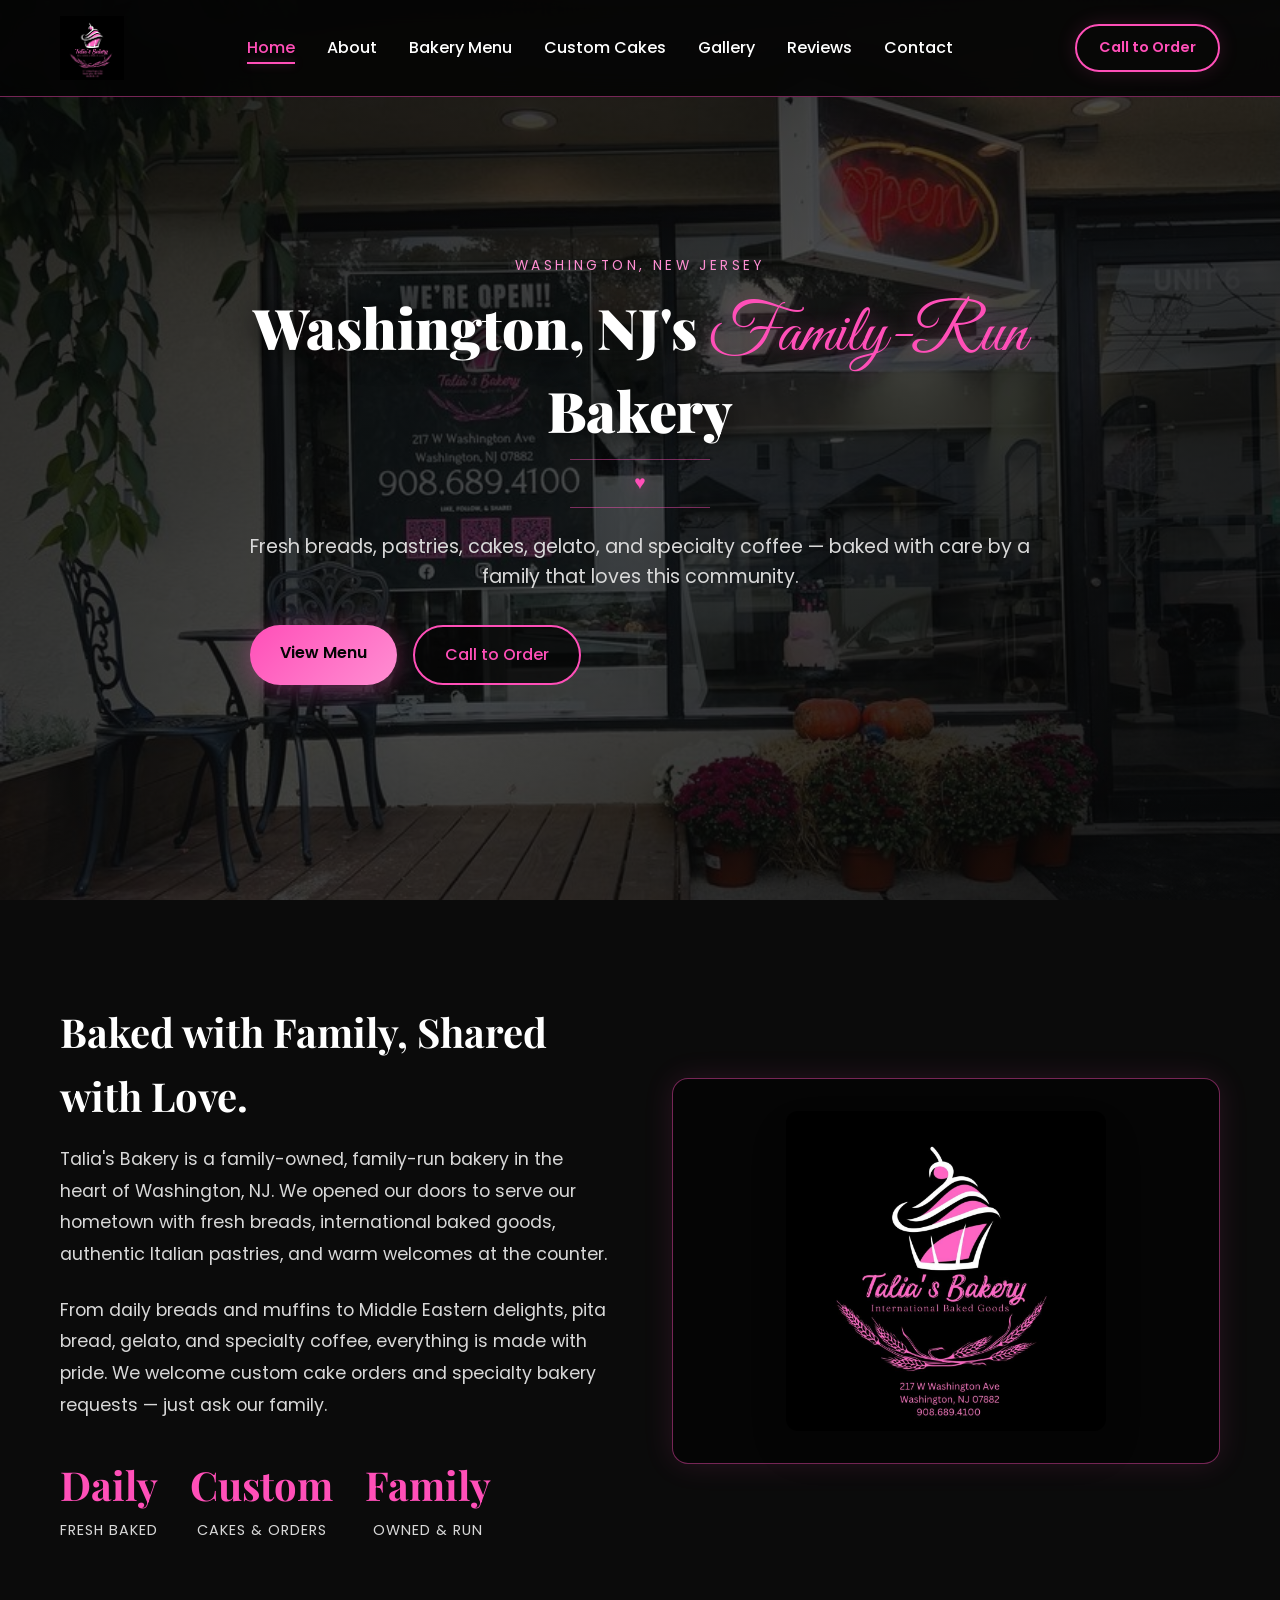
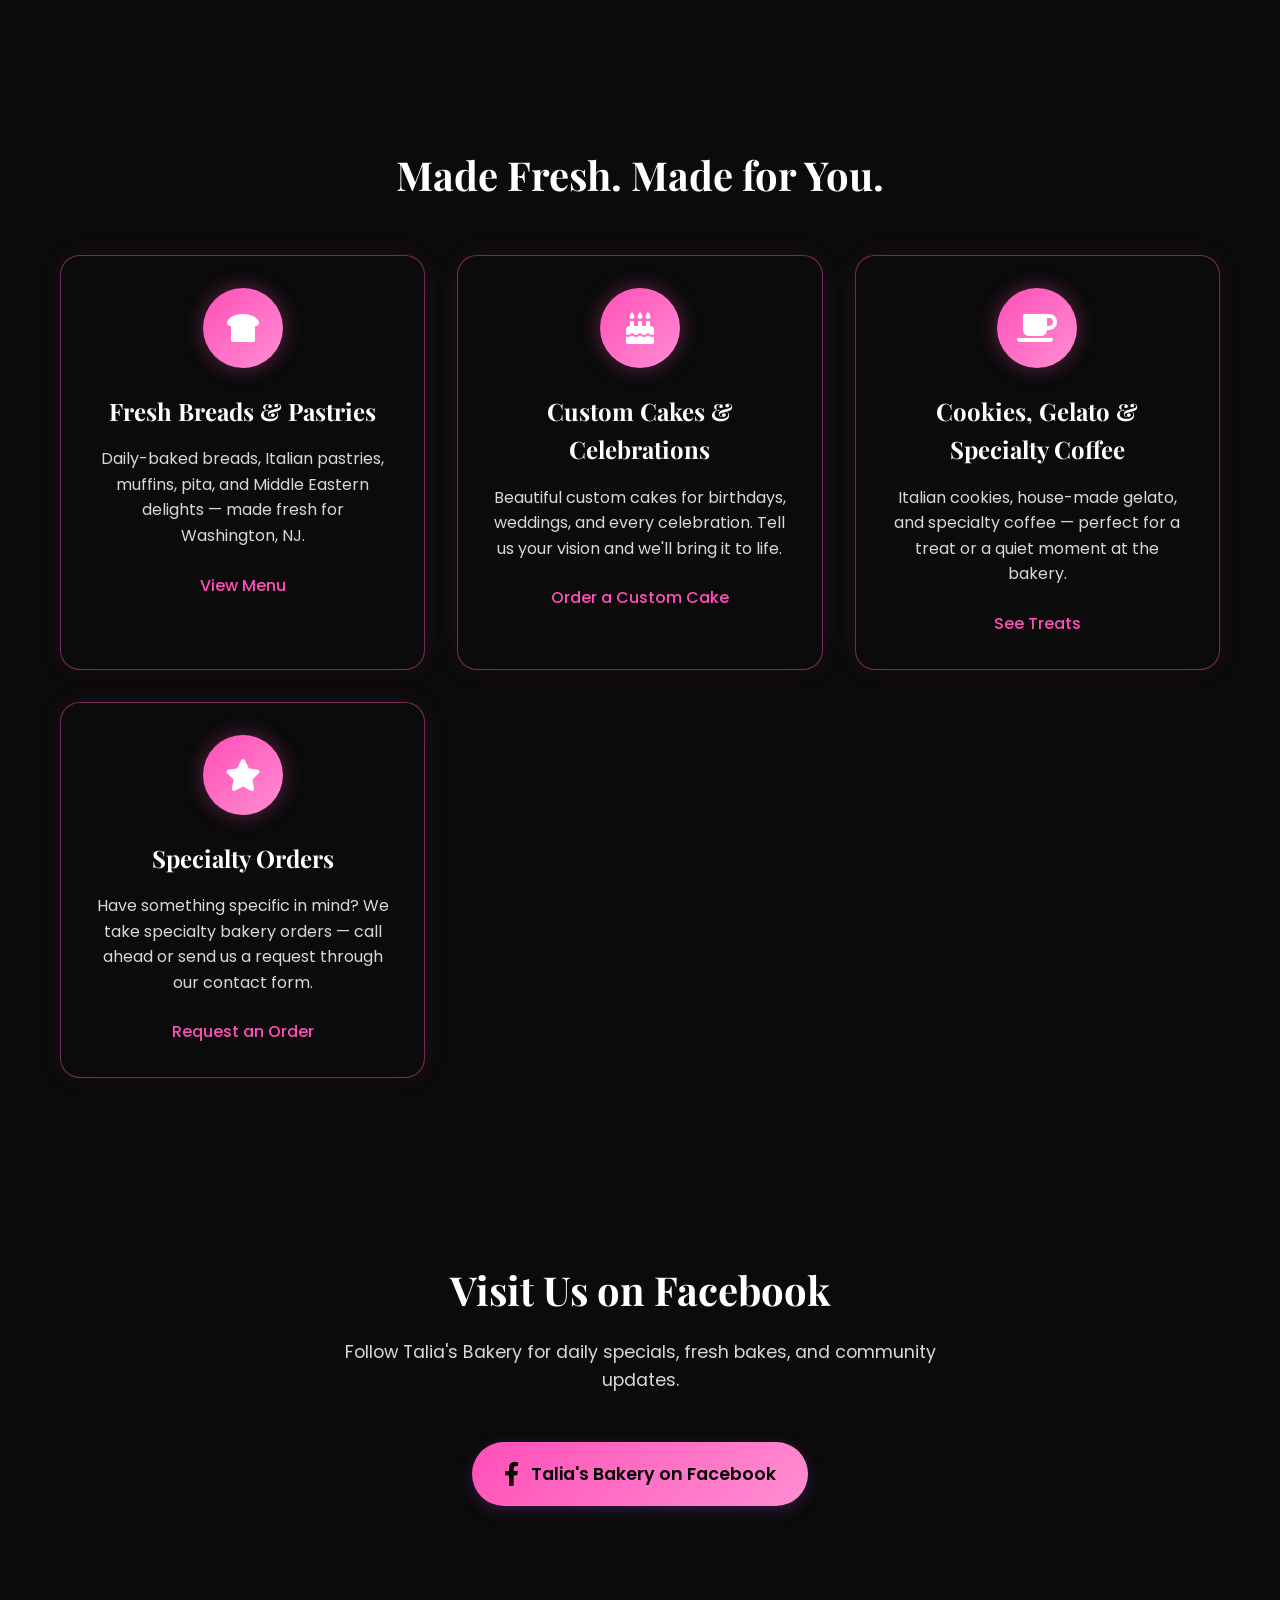
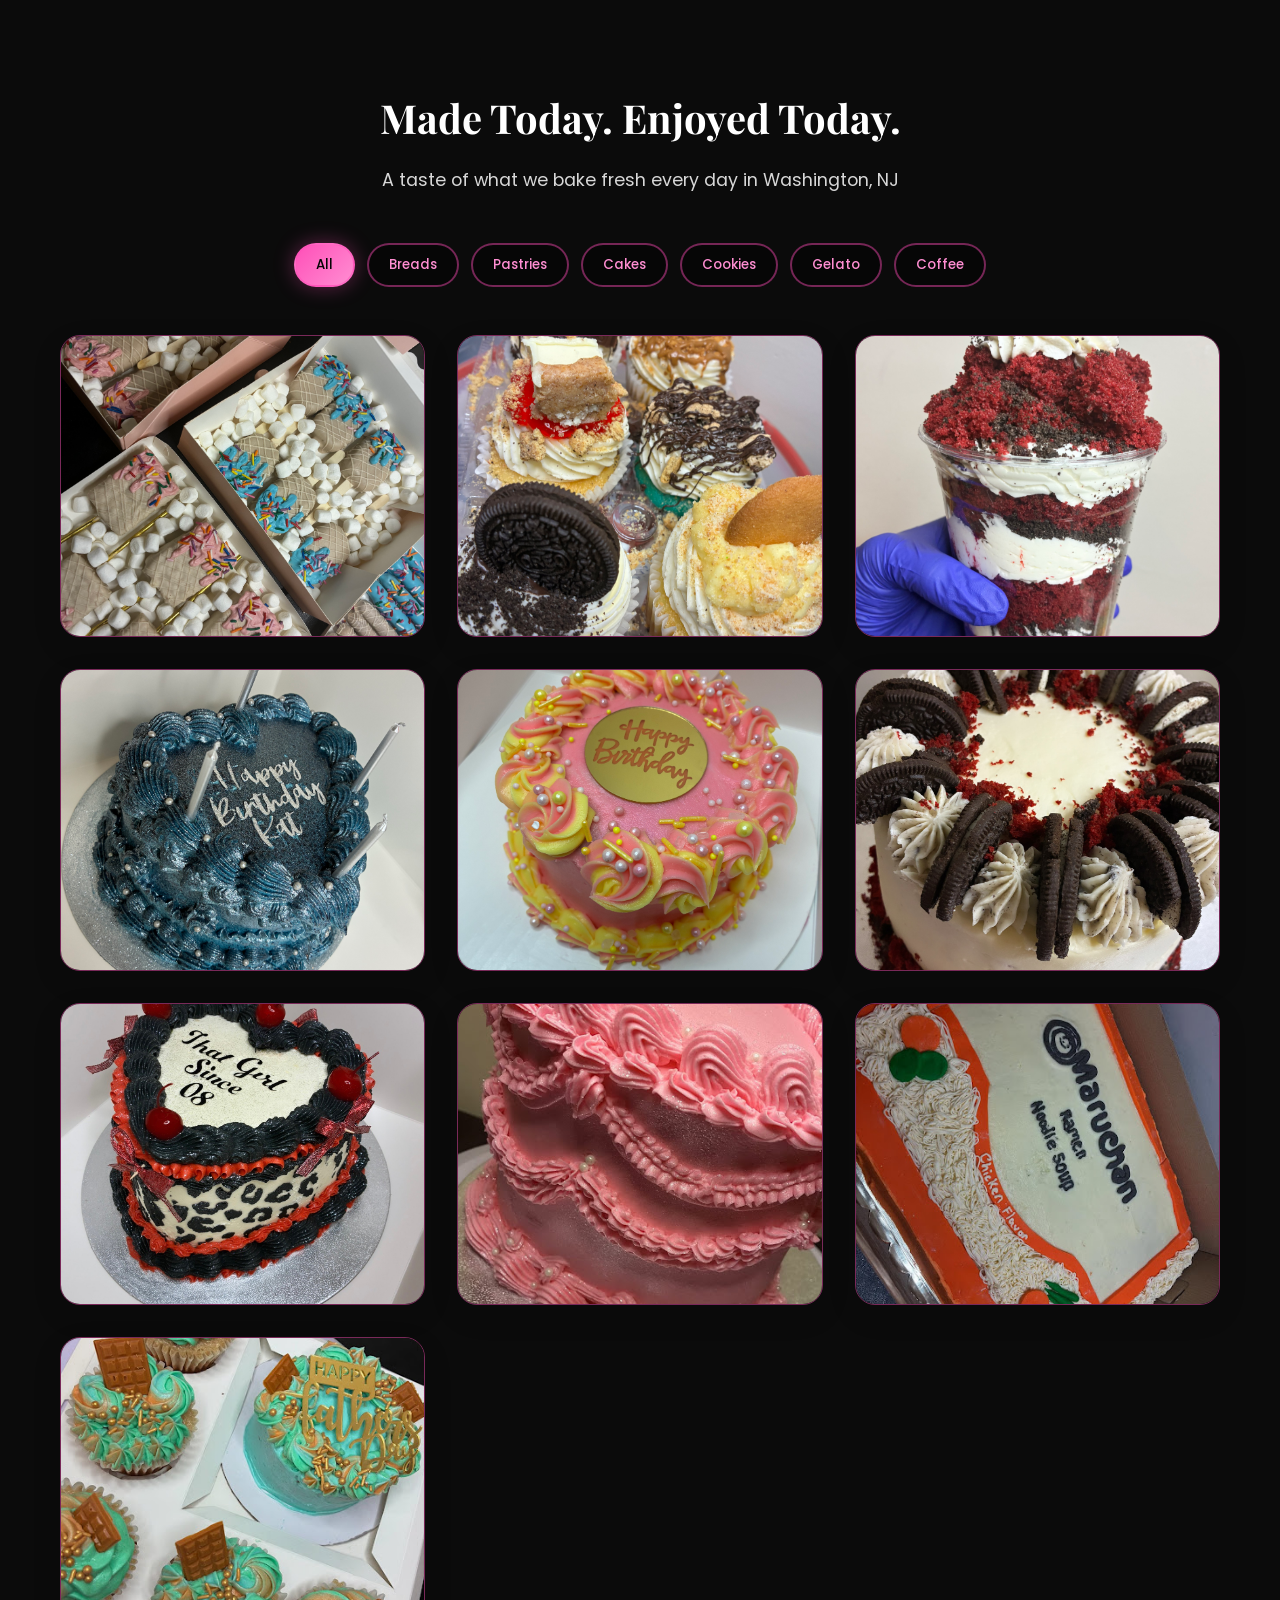
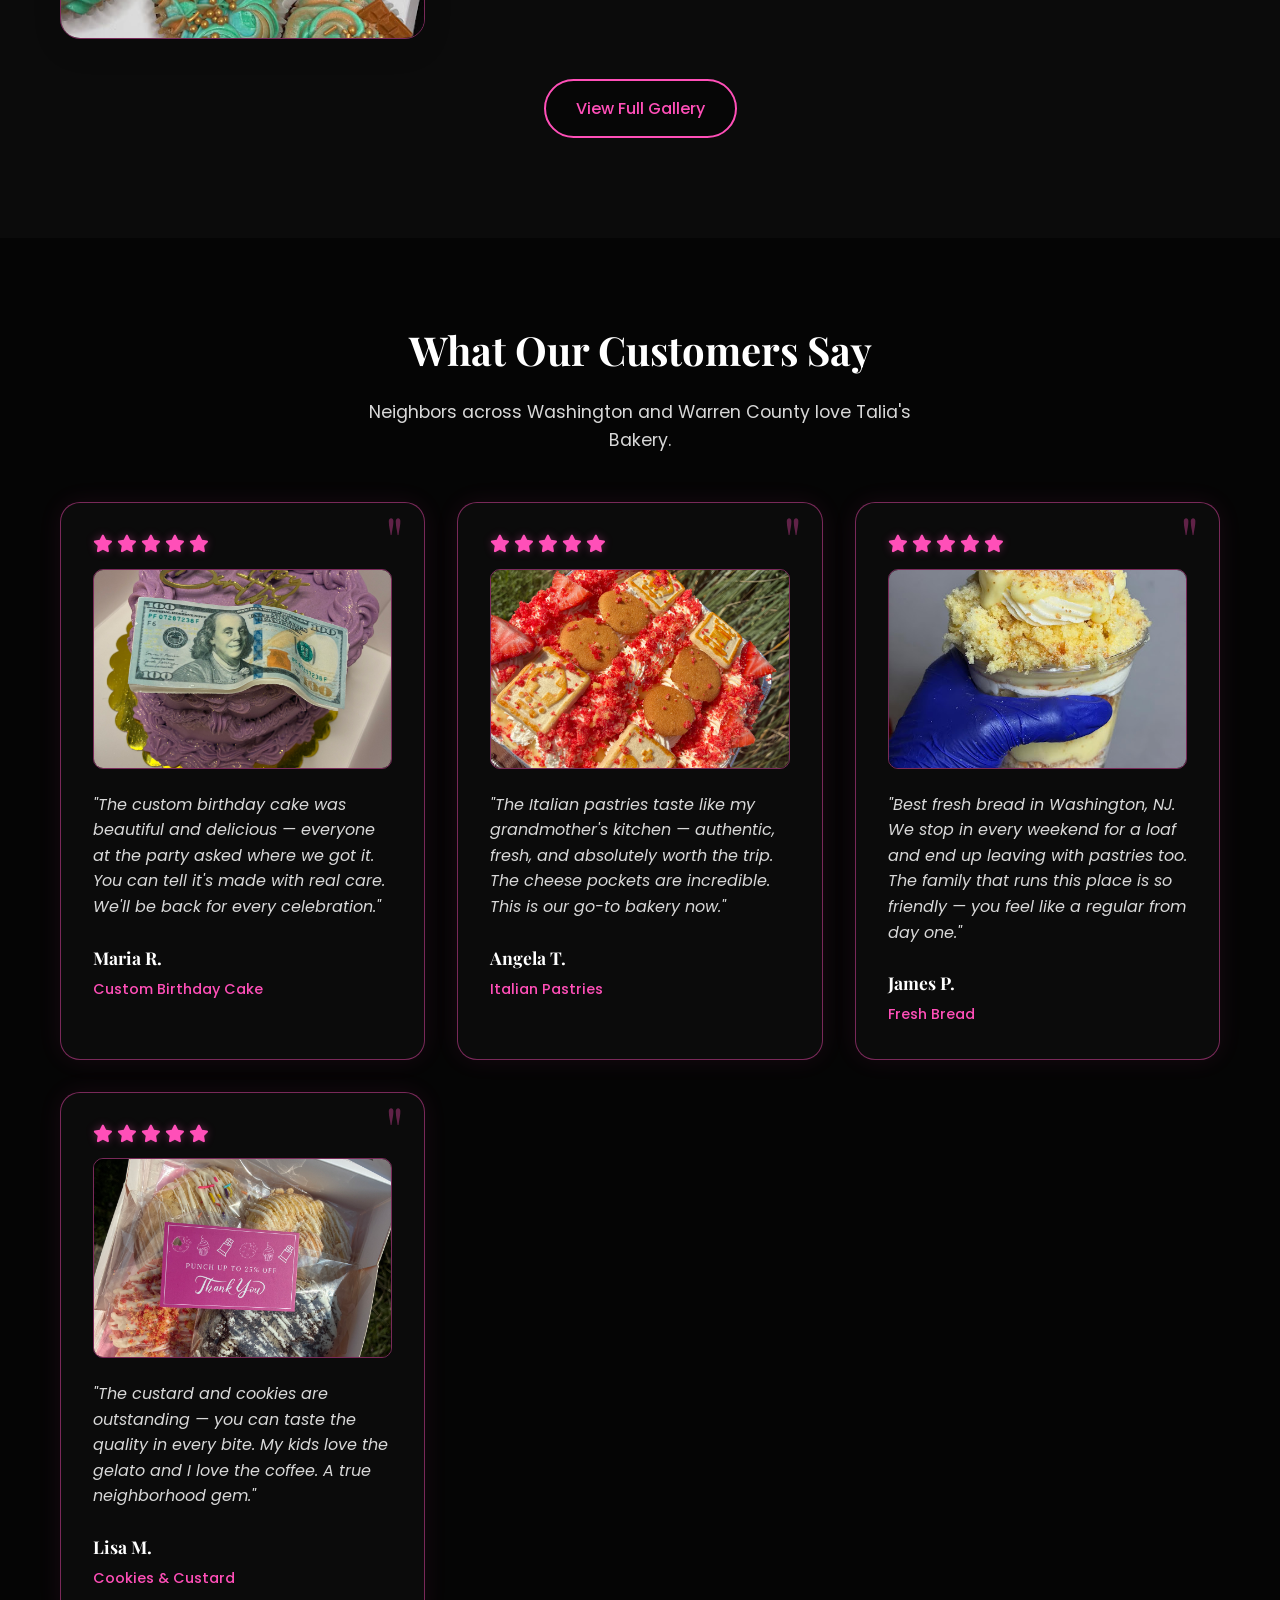
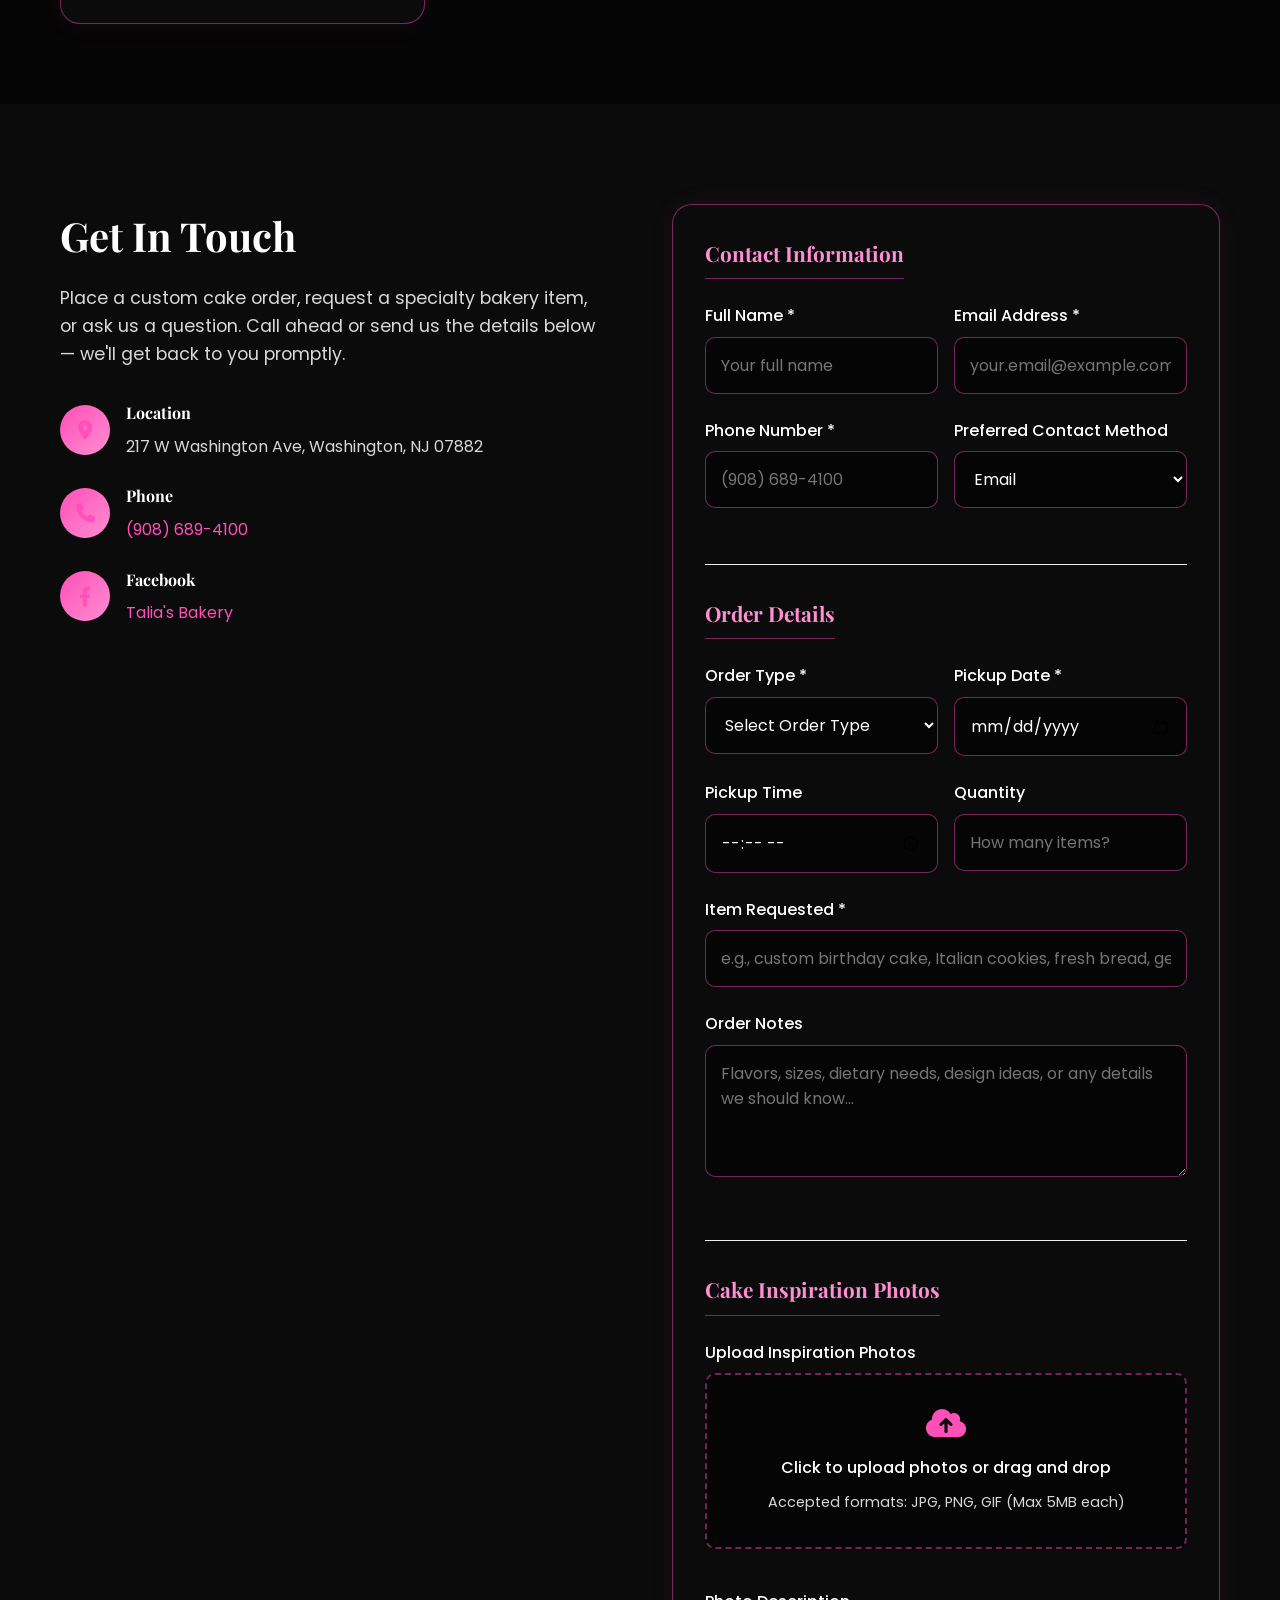
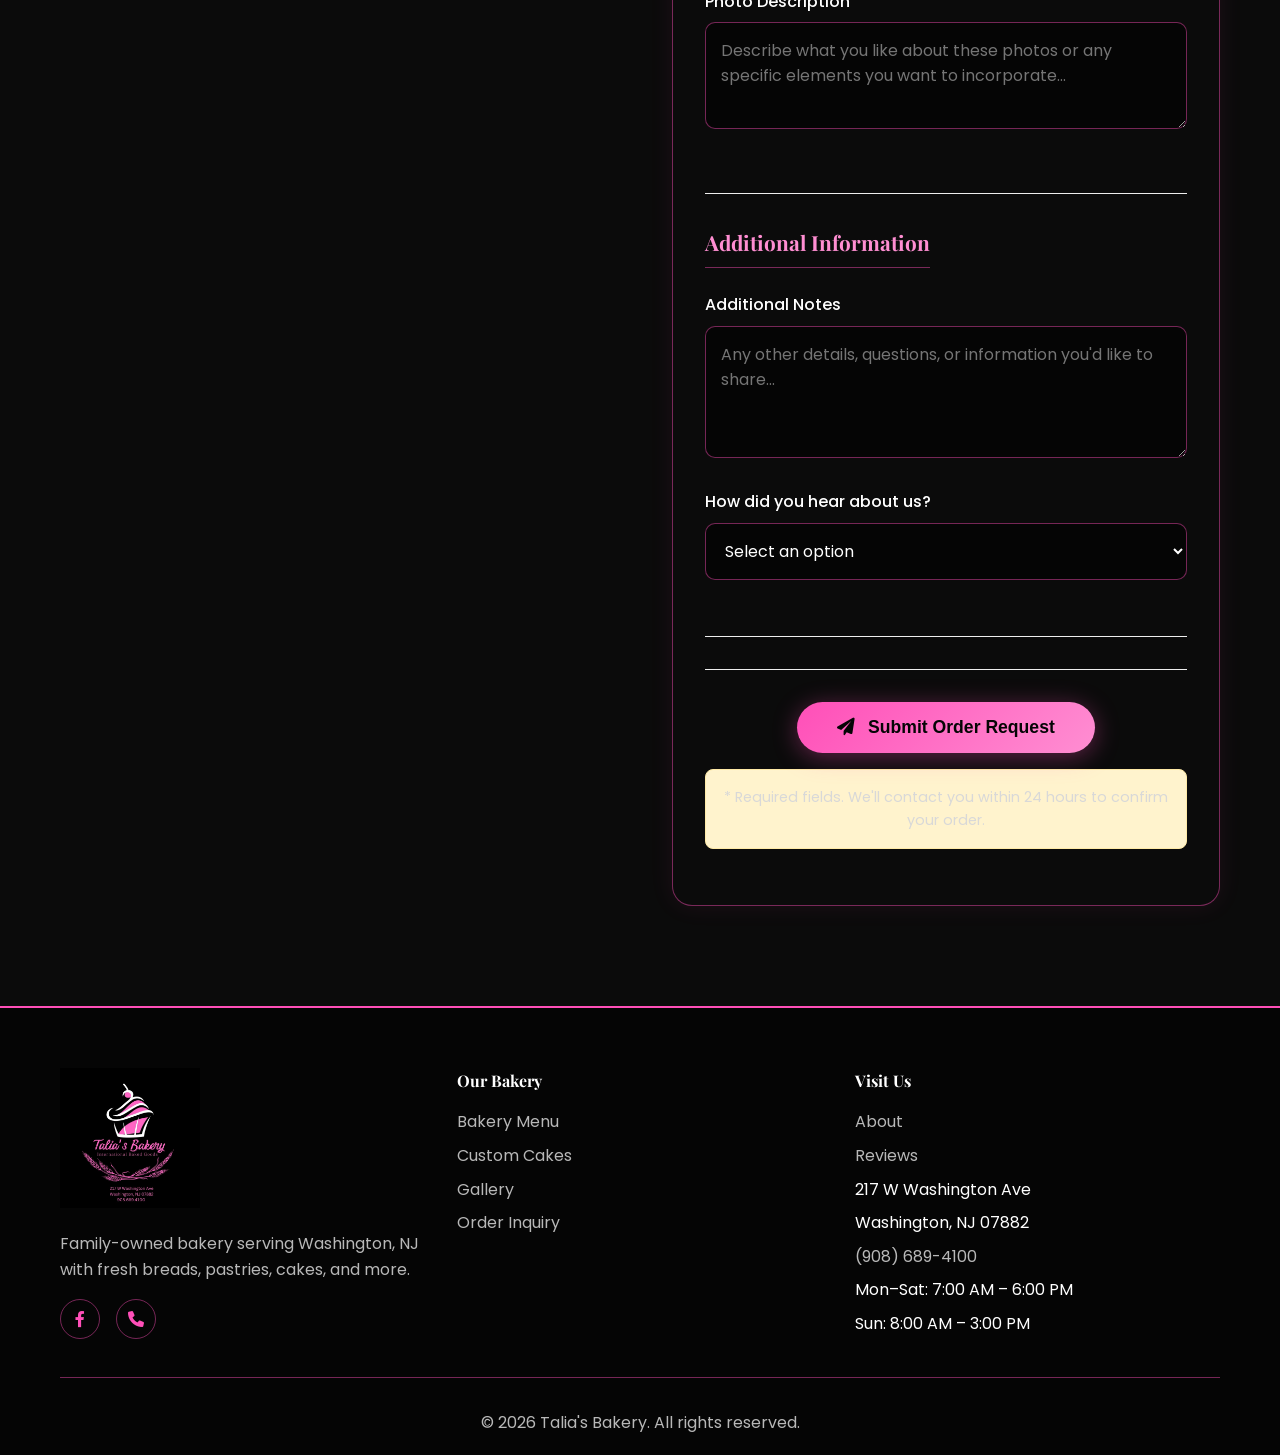
==== commit 828e2eca: "Update branding assets with Talia's logo and storefront hero. Replace the placeholder logo and hero " ====
--- a/index.html
+++ b/index.html
@@ -23,7 +23,7 @@
     "@type": "Bakery",
     "name": "Talia's Bakery",
     "description": "Family owned and family run bakery in Washington, NJ.",
-    "image": "https://www.taliasbakery.com/new-portfolio/IMG_5588.jpeg",
+    "image": "https://www.taliasbakery.com/img/o.jpg",
     "address": {
       "@type": "PostalAddress",
       "streetAddress": "217 W Washington Ave",
@@ -46,7 +46,7 @@
   <nav class="navbar">
     <div class="nav-container">
       <a href="#home" class="nav-logo">
-        <img src="img/talias-bakery-logo.png" alt="Talia's Bakery" class="logo-img">
+        <img src="img/471466358_122223943598027931_188042245976718781_n.jpg" alt="Talia's Bakery" class="logo-img">
       </a>
       <ul class="nav-menu">
         <li><a href="#home" class="nav-link">Home</a></li>
@@ -113,7 +113,7 @@
           </div>
         </div>
         <div class="about-image about-image-card">
-          <img src="img/talias-bakery-logo.png" alt="Talia's Bakery logo">
+          <img src="img/471466358_122223943598027931_188042245976718781_n.jpg" alt="Talia's Bakery logo">
         </div>
       </div>
     </div>
@@ -544,7 +544,7 @@
     <div class="container">
       <div class="footer-content">
         <div class="footer-section footer-brand">
-          <img src="img/talias-bakery-logo.png" alt="Talia's Bakery" class="footer-logo">
+          <img src="img/471466358_122223943598027931_188042245976718781_n.jpg" alt="Talia's Bakery" class="footer-logo">
           <p>Family-owned bakery serving Washington, NJ with fresh breads, pastries, cakes, and more.</p>
           <div class="social-links">
             <a href="https://www.facebook.com/people/Talias-Bakery/61550837957189/" target="_blank" rel="noopener noreferrer"><i class="fab fa-facebook-f"></i></a>
--- a/styles.css
+++ b/styles.css
@@ -95,8 +95,10 @@
 }
 
 .logo-img {
-  height: 50px;
+  height: 64px;
   width: auto;
+  display: block;
+  object-fit: contain;
 }
 
 .logo-icon {
@@ -2955,9 +2957,10 @@
 }
 
 .logo-img {
-  height: 62px;
+  height: 64px;
   width: auto;
   display: block;
+  object-fit: contain;
 }
 
 .nav-link {
@@ -3011,7 +3014,7 @@
   display: flex;
   align-items: center;
   justify-content: center;
-  background: url('new-portfolio/IMG_5588.jpeg') center/cover no-repeat;
+  background: url('img/o.jpg') center/cover no-repeat;
   padding: 120px 0 80px;
 }
 
@@ -3123,8 +3126,9 @@
 }
 
 .about-image-card img {
-  max-width: 280px;
+  max-width: 320px;
   width: 100%;
+  height: auto;
   border-radius: 12px;
 }
 
@@ -3280,9 +3284,10 @@
 }
 
 .footer-logo {
-  height: 90px;
+  height: 140px;
   width: auto;
   margin-bottom: 1rem;
+  object-fit: contain;
 }
 
 .social-links a {
@@ -3297,7 +3302,7 @@
 }
 
 .page-hero {
-  background: linear-gradient(rgba(5, 5, 5, 0.85), rgba(11, 11, 11, 0.95)), url('new-portfolio/IMG_5588.jpeg') center/cover !important;
+  background: linear-gradient(rgba(5, 5, 5, 0.85), rgba(11, 11, 11, 0.95)), url('img/o.jpg') center/cover !important;
   padding: 140px 0 80px;
 }
 
